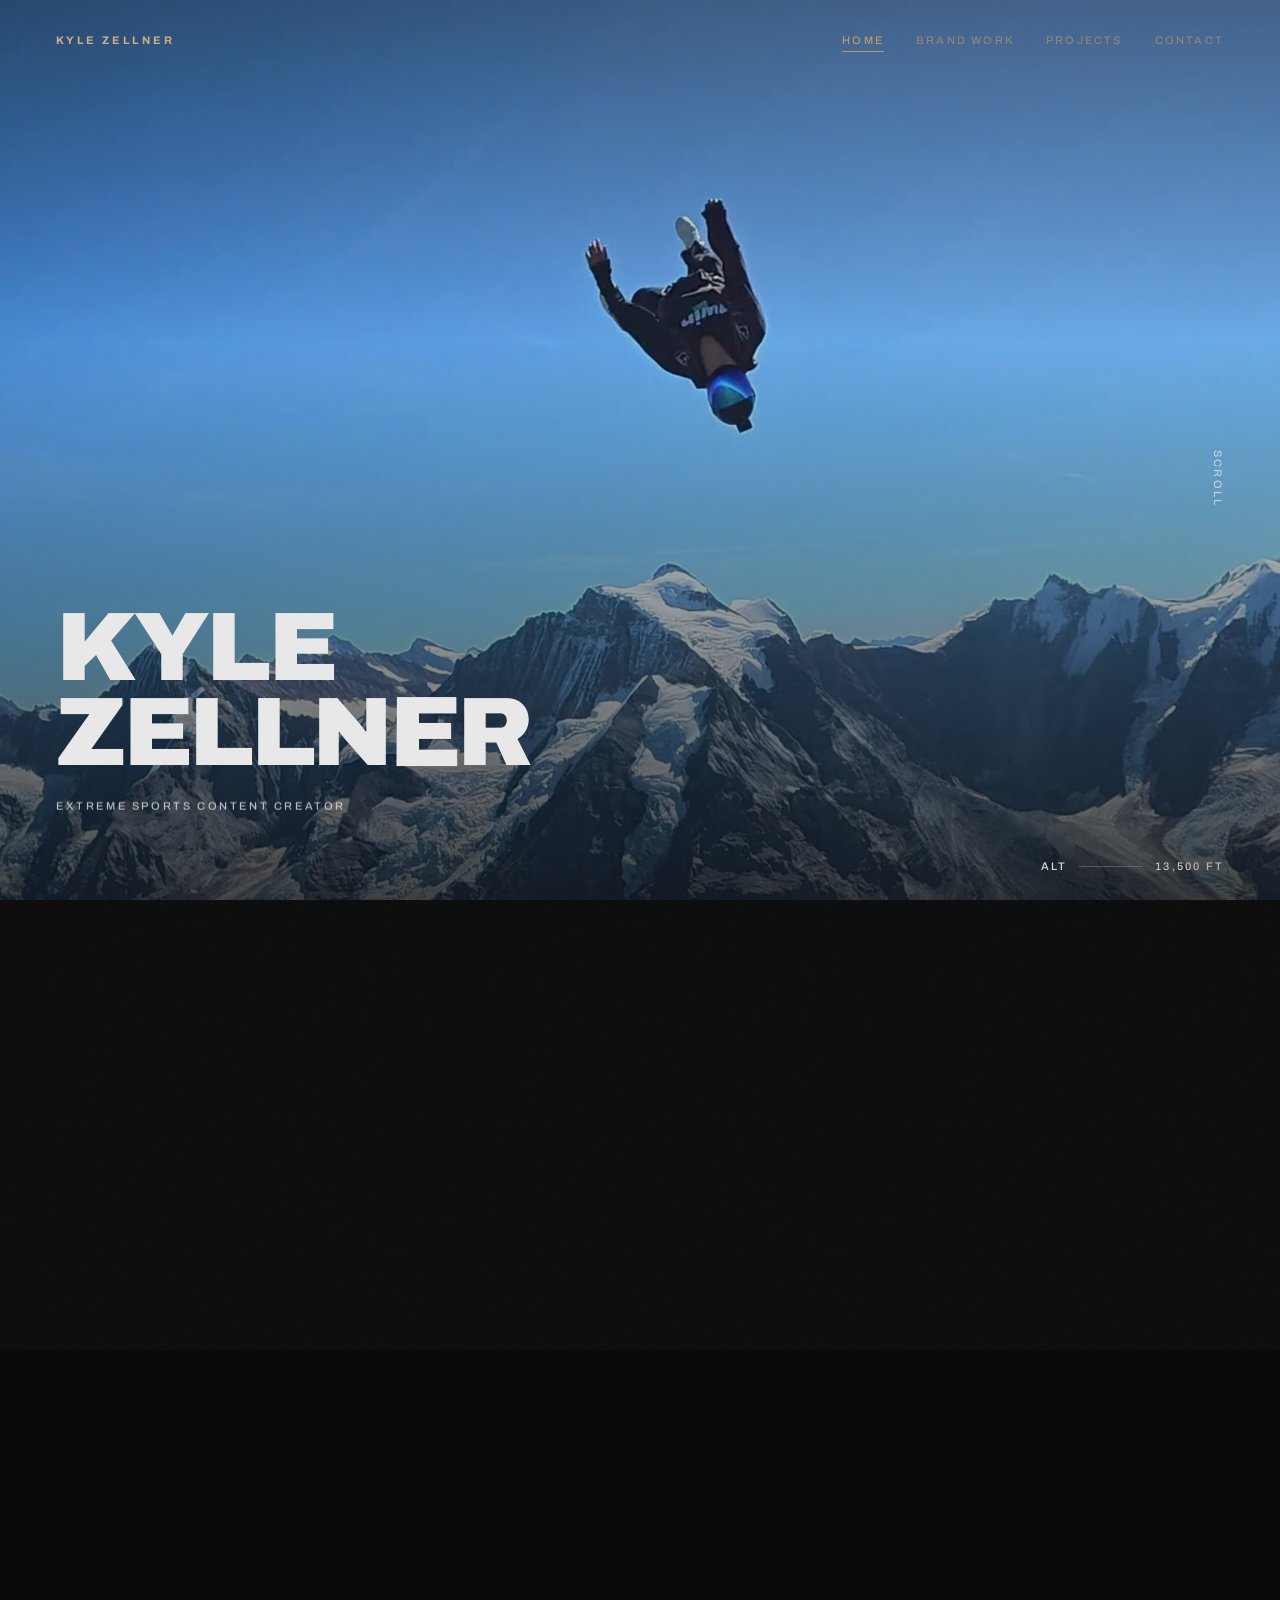
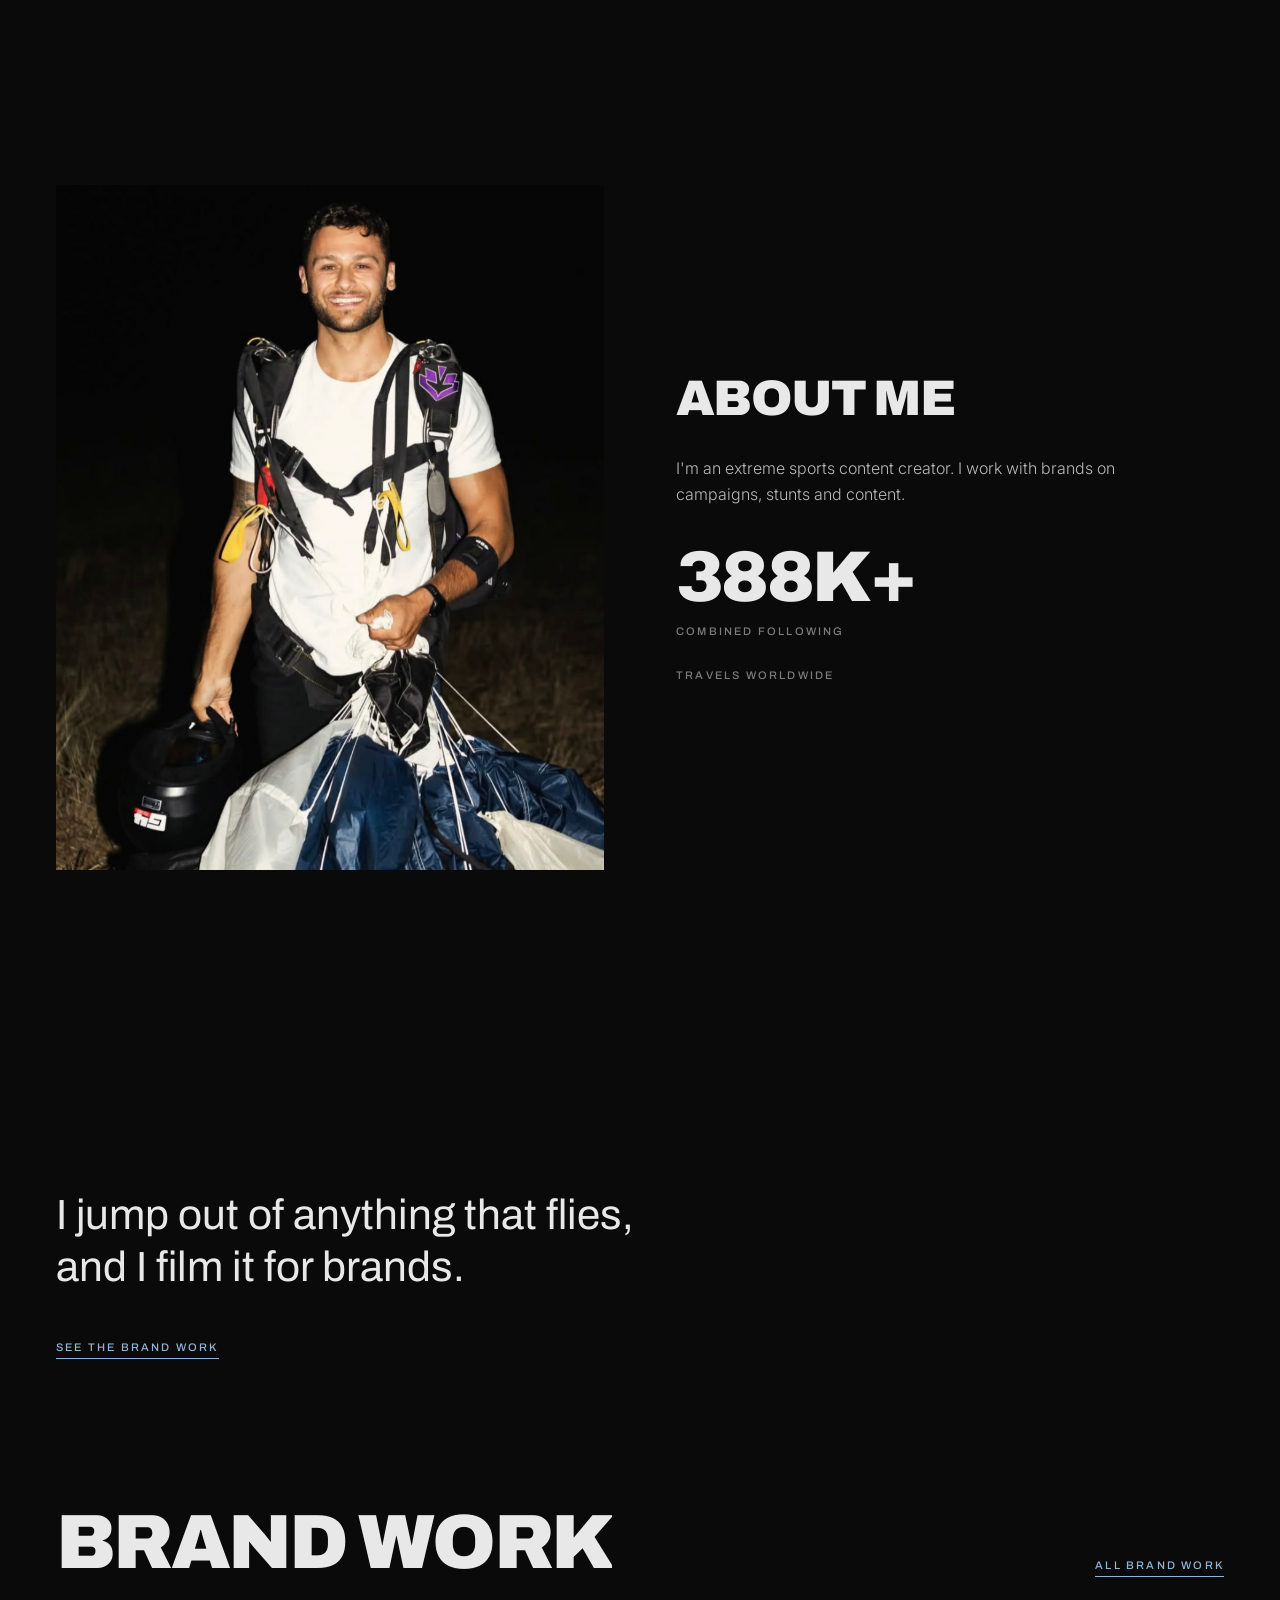
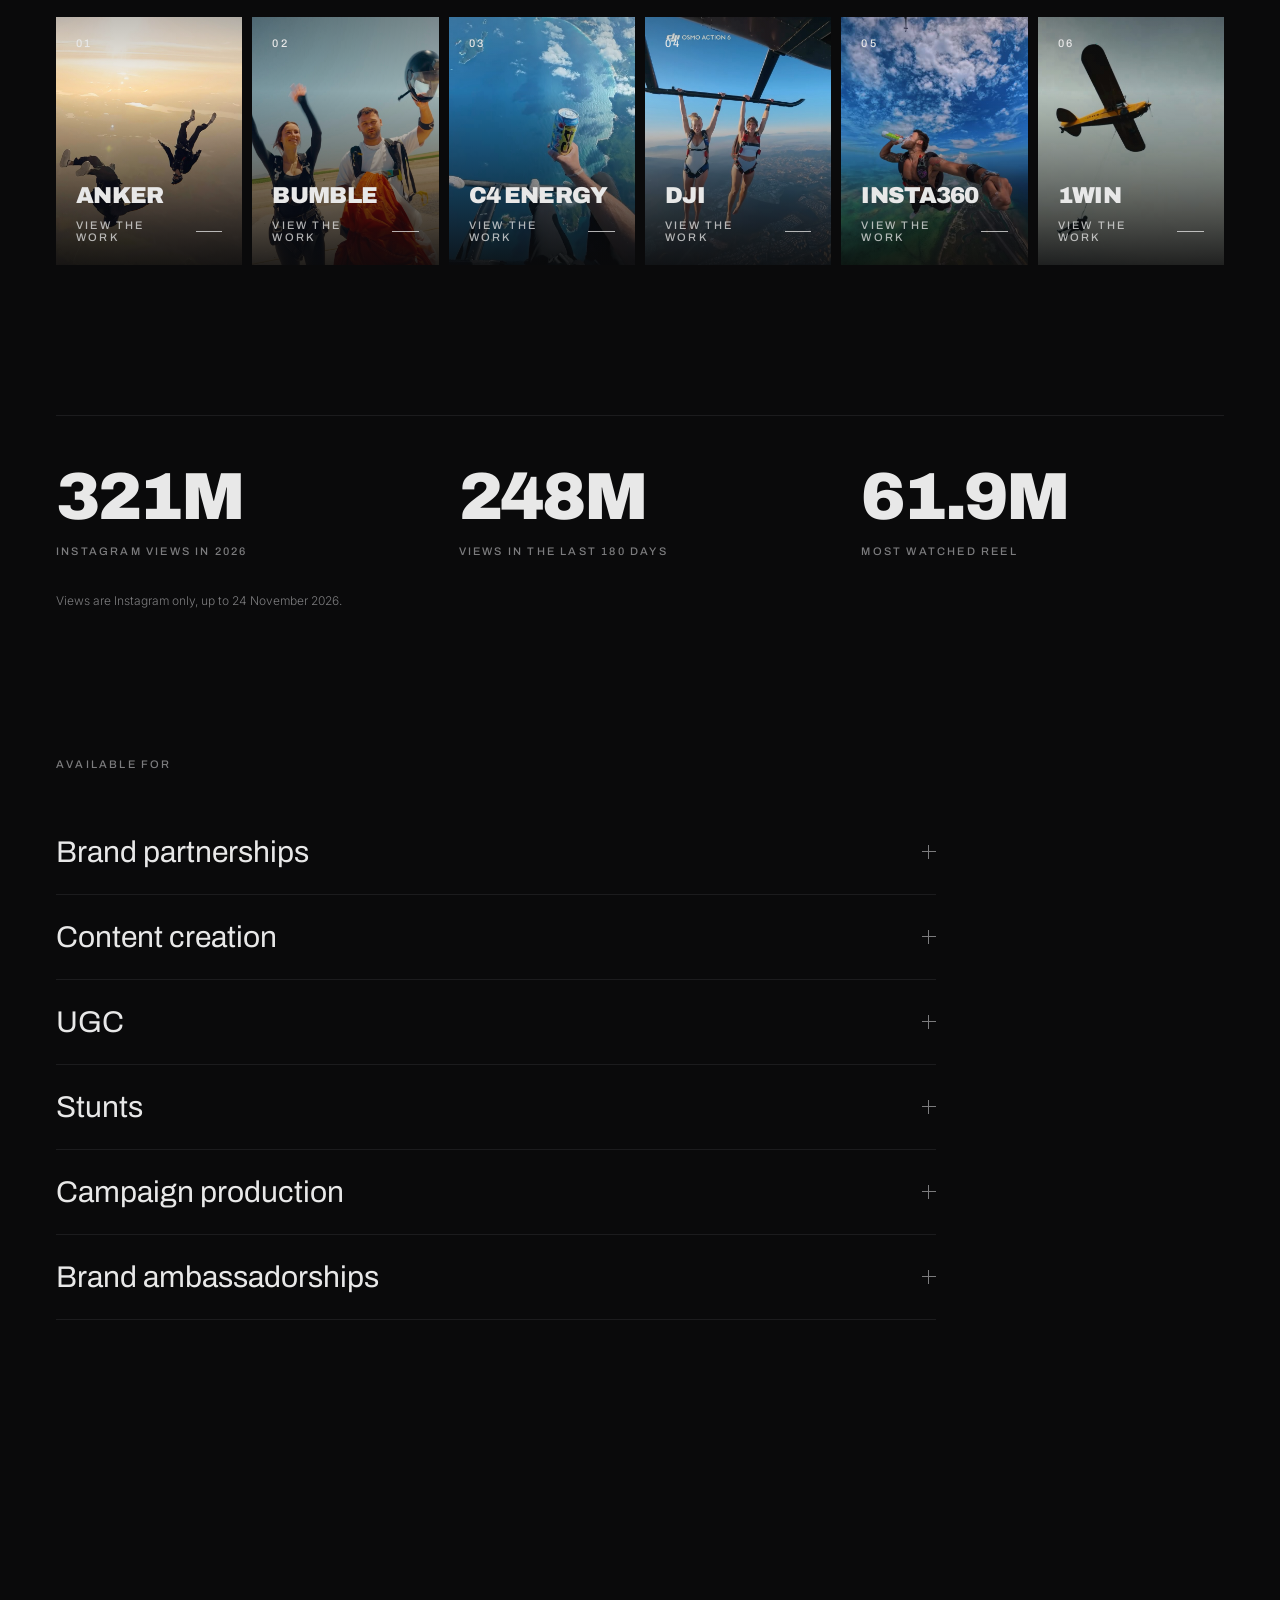
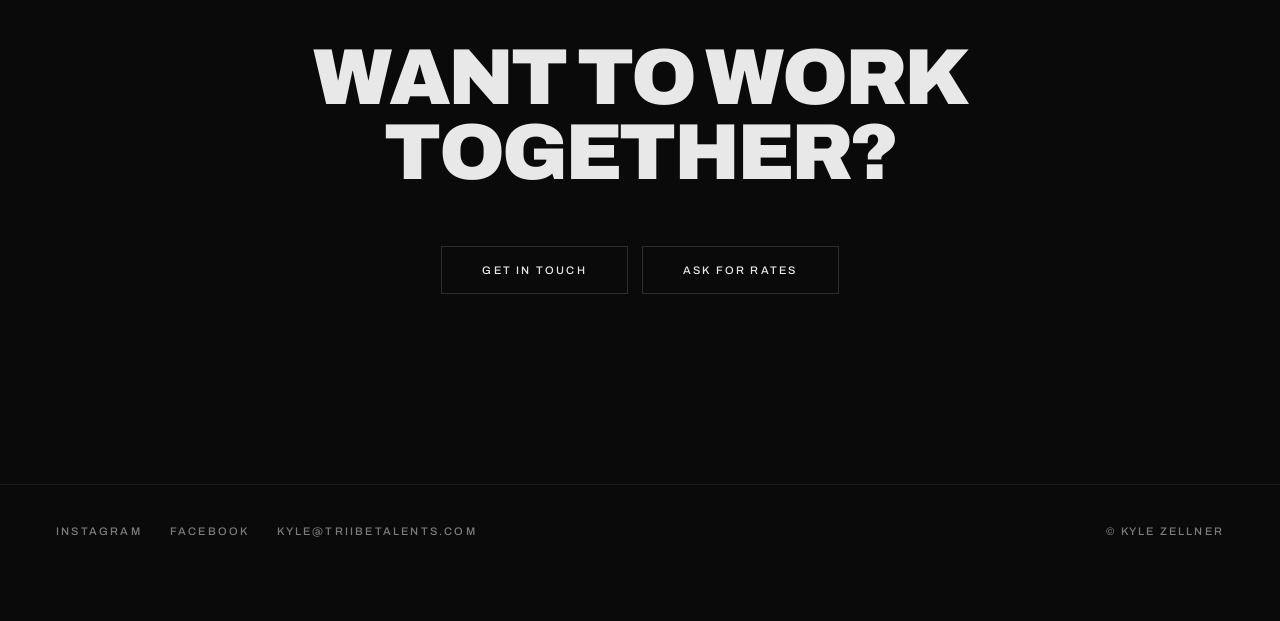
==== index.html @ f26f9b01 "Update site: header picks, 1win flagship reels Co-Authored-By: Claude Fable 5.2 <noreply@anthropic.c" ====
<!DOCTYPE html>
<html lang="en"><head>
<meta charset="utf-8"><meta name="viewport" content="width=device-width, initial-scale=1, viewport-fit=cover">
<title>Kyle Zellner | Extreme sports content creator</title>
<meta name="description" content="Extreme sports content creator. Brand campaigns, stunts and aerial content.">
<meta property="og:title" content="Kyle Zellner | Extreme sports content creator"><meta property="og:description" content="Extreme sports content creator. Brand campaigns, stunts and aerial content.">
<meta property="og:type" content="website"><meta property="og:image" content="media/hero-9-w.jpg">
<meta name="twitter:card" content="summary_large_image"><meta name="theme-color" content="#0A0A0B">
<link rel="preconnect" href="https://fonts.googleapis.com"><link rel="preconnect" href="https://fonts.gstatic.com" crossorigin>
<link rel="stylesheet" href="https://fonts.googleapis.com/css2?family=Archivo:wght@400;500;700;900&family=Inter:wght@300;400&display=swap">
<link rel="stylesheet" href="assets/site.css?v=1795554447">
<script>document.documentElement.className='js';addEventListener('DOMContentLoaded',function(){requestAnimationFrame(function(){requestAnimationFrame(function(){document.documentElement.classList.add('ready')})})});</script>
</head><body>
<div class="curtain" aria-hidden="true"></div><div class="progress" aria-hidden="true"></div>
<nav class="nav label" aria-label="Main"><a class="brand" href="index.html">Kyle Zellner</a><div class="links"><a href="index.html" class="on" aria-current="page">Home</a><a href="brand-work.html">Brand work</a><a href="projects.html">Projects</a><a href="contact.html">Contact</a></div></nav>
<main>
<section class="hero">
  <div class="hero-fade" aria-hidden="true">
<div class="hs on"><video data-hero="media/hero-9" data-v="1795554447" muted playsinline preload="none"></video></div>
  </div>
  <div class="hero-shade"></div>
  <div class="label cue">Scroll</div>
  <div class="hero-copy">
    <h1 class="display split">Kyle<br>Zellner</h1>
    <div class="subw"><div class="label sub r d3">Extreme sports content creator</div></div>
  </div>
</section>

<section class="section after-hero"><div class="wrap">
  <div class="about" data-drift-host>
    <div class="pic r"><img src="media/portrait.jpg" alt="Kyle Zellner after a night jump" data-drift-y="-7" data-drift-scale="1.12" loading="lazy"></div>
    <div>
      <h2 class="display split">About me</h2>
      <p class="r">I'm an extreme sports content creator. I work with brands on campaigns, stunts and content.</p>
      <div class="about-fig r"><div class="n" data-count="400" data-dec="0" data-suffix="K+">400K+</div><div class="label">Combined following</div></div>
      <div class="label where r">Travels worldwide</div>
    </div>
  </div>
</div></section>

<section class="statement"><div class="wrap">
  <p>I jump out of anything that flies, and I film it for brands.</p>
  <a class="link label r" href="brand-work.html">See the brand work</a>
</div></section>

<section class="section"><div class="wrap">
  <div class="sec-head"><h2 class="display split">Brand work</h2>
    <a class="link label r" href="brand-work.html">All brand work</a></div>
  <div class="cards"><a class="card r d1" href="brand-work.html#anker"><div class="vid v916"><img src="media/anker.jpg" alt="" loading="lazy" decoding="async"></div><div class="label num">01</div><div class="meta"><div class="name">Anker</div><div class="label go">View the work</div></div></a><a class="card r d2" href="brand-work.html#bumble"><div class="vid v916"><img src="media/bumble.jpg" alt="" loading="lazy" decoding="async"></div><div class="label num">02</div><div class="meta"><div class="name">Bumble</div><div class="label go">View the work</div></div></a><a class="card r d3" href="brand-work.html#c4"><div class="vid v916"><img src="media/c4.jpg" alt="" loading="lazy" decoding="async"></div><div class="label num">03</div><div class="meta"><div class="name">C4 Energy</div><div class="label go">View the work</div></div></a><a class="card r d4" href="brand-work.html#dji"><div class="vid v916"><img src="media/dji.jpg" alt="" loading="lazy" decoding="async"></div><div class="label num">04</div><div class="meta"><div class="name">DJI</div><div class="label go">View the work</div></div></a><a class="card r d5" href="brand-work.html#insta360"><div class="vid v916"><img src="media/insta360.jpg" alt="" loading="lazy" decoding="async"></div><div class="label num">05</div><div class="meta"><div class="name">Insta360</div><div class="label go">View the work</div></div></a><a class="card r d6" href="brand-work.html#onewin"><div class="vid v916"><img src="media/onewin.jpg" alt="" loading="lazy" decoding="async"></div><div class="label num">06</div><div class="meta"><div class="name">1win</div><div class="label go">View the work</div></div></a></div>
</div></section>

<section class="section"><div class="wrap">
  <div class="figs"><div class="fig r d1"><div class="n" data-count="366" data-dec="0" data-suffix="M">366M</div><div class="label">Instagram views in 2026</div></div><div class="fig r d2"><div class="n" data-count="283" data-dec="0" data-suffix="M">283M</div><div class="label">Views in the last 180 days</div></div><div class="fig r d3"><div class="n" data-count="70.6" data-dec="1" data-suffix="M">70.6M</div><div class="label">Most watched reel</div></div></div>
  <p class="figs-note r">Views are Instagram only, up to 24 November 2026.</p>
</div></section>

<section class="section"><div class="wrap">
  <div class="label muted r" style="margin-bottom:40px">Available for</div>
  <div class="acc r"><div class="acc-row"><button class="acc-head" aria-expanded="false" aria-controls="acc0"><span>Brand partnerships</span><span class="acc-sign" aria-hidden="true"></span></button><div class="acc-panel" id="acc0"><p>Sponsored videos and longer partnerships.</p></div></div><div class="acc-row"><button class="acc-head" aria-expanded="false" aria-controls="acc1"><span>Content creation</span><span class="acc-sign" aria-hidden="true"></span></button><div class="acc-panel" id="acc1"><p>Aerial and action footage for your social, ads or website, vertical or horizontal.</p></div></div><div class="acc-row"><button class="acc-head" aria-expanded="false" aria-controls="acc2"><span>UGC</span><span class="acc-sign" aria-hidden="true"></span></button><div class="acc-panel" id="acc2"><p>Videos made for your brand to post on its own channels and run as ads.</p></div></div><div class="acc-row"><button class="acc-head" aria-expanded="false" aria-controls="acc3"><span>Stunts</span><span class="acc-sign" aria-hidden="true"></span></button><div class="acc-panel" id="acc3"><p>Jumps and aerial stunts for a campaign, a launch or an event.</p></div></div><div class="acc-row"><button class="acc-head" aria-expanded="false" aria-controls="acc4"><span>Campaign production</span><span class="acc-sign" aria-hidden="true"></span></button><div class="acc-panel" id="acc4"><p>I can plan and produce the aerial side of a shoot, from the idea to the finished video.</p></div></div><div class="acc-row"><button class="acc-head" aria-expanded="false" aria-controls="acc5"><span>Brand ambassadorships</span><span class="acc-sign" aria-hidden="true"></span></button><div class="acc-panel" id="acc5"><p>Representing a brand across a season or a year.</p></div></div></div>
</div></section>

<section class="closing">
  <h2 class="display split">Want to work together?</h2>
  <div class="closing-btns r"><a class="btn label" href="contact.html">Get in touch</a><a class="btn label" href="mailto:kyle@triibetalents.com?subject=Rates">Ask for rates</a></div>
</section>
</main>
<footer class="foot label">
  <div class="row"><a href="https://www.instagram.com/kyle.zellner/" target="_blank" rel="noopener">Instagram</a><a href="https://www.facebook.com/people/Kylezellner/61590668937779/" target="_blank" rel="noopener">Facebook</a><a href="mailto:kyle@triibetalents.com">kyle@triibetalents.com</a></div>
  <div>© Kyle Zellner</div>
</footer>
<div class="alt label" aria-hidden="true"><span>Alt</span><span class="rail"><i></i></span><span class="val">13,500 FT</span></div>
<div class="lb" role="dialog" aria-modal="true" aria-label="Video">
  <button class="x label" type="button">Close</button>
  <div class="box"><video muted loop playsinline controls></video></div>
  <div class="ig label"><a href="https://www.instagram.com/kyle.zellner/" target="_blank" rel="noopener">Watch on Instagram</a></div>
</div>
<script src="assets/vendor/gsap.min.js"></script><script src="assets/vendor/ScrollTrigger.min.js"></script>
<script src="assets/site.js?v=1795554447"></script>
</body></html>
---- assets/site.css ----
/* Kyle Zellner site. One stylesheet for all four pages. */
*,*::before,*::after{box-sizing:border-box}
:root{
  --bg:#0A0A0B; --fg:#E8E8E8; --muted:#7C7C7E; --accent:#8FB6D9;
  --panel:#141416; --rule:#1C1C1E; --line:#2E2E31;
  --gutter:56px; --max:1360px;
  --display:Archivo, "Helvetica Neue", Arial, sans-serif;
  --text:Inter, "Helvetica Neue", Arial, sans-serif;
  --ease:cubic-bezier(.2,.7,.1,1);
}
@media (max-width:900px){:root{--gutter:24px}}
@media (max-width:640px){:root{--gutter:16px}}
html{background:var(--bg);-webkit-text-size-adjust:100%}
body{margin:0;background:var(--bg);color:var(--fg);font-family:var(--text);font-weight:300;
  -webkit-font-smoothing:antialiased;overflow-x:hidden}
a{color:inherit}
img,video{display:block;max-width:100%}
h1,h2,h3,p{margin:0}
button{font:inherit;color:inherit}

.label{font-family:var(--display);font-size:11px;font-weight:500;text-transform:uppercase;letter-spacing:2.2px}
.muted{color:var(--muted)}
.display{font-family:var(--display);font-weight:900;text-transform:uppercase;letter-spacing:-0.035em;line-height:.88}
.wrap{max-width:var(--max);margin:0 auto;padding:0 var(--gutter)}
.section{padding:0 0 150px}
@media (max-width:640px){.section{padding-bottom:88px}}

/* ------------------------------------------------ global layer */
/* film grain over everything */
body::after{content:"";position:fixed;inset:-50%;z-index:90;pointer-events:none;opacity:.07;
  background-image:url("data:image/svg+xml;utf8,<svg xmlns='http://www.w3.org/2000/svg' width='220' height='220'><filter id='n'><feTurbulence type='fractalNoise' baseFrequency='.9' numOctaves='2' stitchTiles='stitch'/><feColorMatrix values='0 0 0 0 1  0 0 0 0 1  0 0 0 0 1  0 0 0 .55 0'/></filter><rect width='100%' height='100%' filter='url(%23n)'/></svg>");
  animation:grain 1s steps(6) infinite}
@keyframes grain{0%{transform:translate(0,0)}20%{transform:translate(-3%,2%)}40%{transform:translate(2%,-4%)}60%{transform:translate(-4%,-1%)}80%{transform:translate(3%,3%)}100%{transform:translate(0,0)}}

/* page curtain, lifts on load and drops before leaving */
.curtain{display:none;position:fixed;inset:0;z-index:120;background:var(--bg);pointer-events:none;
  transform-origin:top;transition:transform 700ms var(--ease)}
.js .curtain{display:block}
.ready .curtain{transform:scaleY(0)}
.leaving .curtain{transform:scaleY(1);transform-origin:bottom;transition-duration:420ms}

/* scroll progress line */
.progress{position:fixed;top:0;left:0;height:1px;width:100%;z-index:110;background:var(--accent);
  transform:scaleX(0);transform-origin:left;box-shadow:0 0 12px rgba(143,182,217,.9)}

/* nav */
.nav{position:fixed;top:0;left:0;right:0;z-index:100;padding:28px var(--gutter);
  display:flex;justify-content:space-between;align-items:center;mix-blend-mode:difference}
.nav a{text-decoration:none;color:#fff}
.nav .brand{font-family:var(--display);font-size:11px;font-weight:700;text-transform:uppercase;letter-spacing:2.8px}
.nav .links{display:flex;gap:32px}
.nav .links a{opacity:.62;transition:opacity 180ms ease;position:relative;padding:6px 0}
.nav .links a:hover,.nav .links a.on{opacity:1}
.nav .links a.on::after{content:"";position:absolute;left:0;right:0;bottom:0;height:1px;background:#fff}
@media (max-width:640px){
  .nav{padding:20px var(--gutter)}
  .nav .brand{font-size:10px;letter-spacing:1.2px;white-space:nowrap}
  .nav .links{gap:12px}
  .nav .links a{font-size:9.5px;letter-spacing:.9px;white-space:nowrap}
}

/* altimeter: the page is a descent, 13,500 ft at the top and 0 at the footer */
.alt{position:fixed;right:var(--gutter);bottom:28px;z-index:100;mix-blend-mode:difference;color:#fff;
  display:flex;align-items:center;gap:12px;pointer-events:none}
.alt .rail{width:64px;height:1px;background:rgba(255,255,255,.28);position:relative}
.alt .rail i{position:absolute;left:0;top:0;height:1px;width:100%;background:#fff;transform:scaleX(0);transform-origin:left}
.alt .val{font-variant-numeric:tabular-nums;min-width:9ch;text-align:right}
@media (max-width:640px){.alt{bottom:16px}.alt .rail{width:32px}.alt .label{font-size:10px;letter-spacing:1.6px}}

/* ------------------------------------------------ reveal system */
.js .r{opacity:0;transform:translateY(28px);filter:blur(6px);
  transition:opacity 900ms var(--ease),transform 900ms var(--ease),filter 900ms var(--ease)}
.js .r.in{opacity:1;transform:none;filter:none}
.d1{transition-delay:90ms}.d2{transition-delay:180ms}.d3{transition-delay:270ms}.d4{transition-delay:360ms}.d5{transition-delay:450ms}

/* split text: each line clips, letters rise through it */
.split .ln{display:block;overflow:hidden;padding-bottom:.06em;margin-bottom:-.06em}
.split .ch{display:inline-block}
.js .split .ch{transform:translateY(110%) rotate(6deg);transform-origin:left bottom;
  transition:transform 1100ms var(--ease);will-change:transform}
.js .split.in .ch{transform:none}
.js .split.free .ch{transition:none;transform:none}
.js .split.free .ln{overflow:visible}
.split .g{display:inline-block;will-change:transform}

.btn{display:inline-block;padding:17px 40px;border:1px solid var(--line);color:var(--fg);background:transparent;
  text-decoration:none;cursor:pointer;transition:background-color 220ms ease,color 220ms ease,border-color 220ms ease}
.btn:hover{background:var(--fg);color:var(--bg);border-color:var(--fg)}
.link{display:inline-block;color:var(--accent);text-decoration:none;border-bottom:1px solid var(--accent);padding-bottom:5px}
.link:hover{color:var(--fg);border-color:var(--fg)}

/* videos sit on a dark panel until they load */
.vid{position:relative;overflow:hidden;background:var(--panel)}
.vid video,.vid img{position:absolute;inset:0;width:100%;height:100%;object-fit:cover}
.v916{aspect-ratio:9 / 16}

/* ------------------------------------------------ home: hero */
.hero{position:relative;height:100svh;min-height:620px;overflow:hidden;background:var(--bg)}
.hero-fade{position:absolute;inset:0;background:var(--panel)}
@keyframes heroIn{from{opacity:0}to{opacity:1}}
/* no fade-in on the header: an opacity animation ending over a playing video makes iPhones flash black */
.hs{position:absolute;inset:0;opacity:0;transition:opacity 450ms ease-in-out;background-size:cover;background-position:center}
.hs.on{opacity:1}
.hs video{position:absolute;inset:0;width:100%;height:100%;object-fit:cover;transition:opacity 180ms linear}
.hs.on video{animation:none}
@keyframes heroDrift{from{transform:scale(1.001)}to{transform:scale(1.07)}}
.hero-shade{position:absolute;inset:0;pointer-events:none;
  background:linear-gradient(to bottom,rgba(10,10,11,.5) 0%,rgba(10,10,11,.1) 38%,rgba(10,10,11,.86) 100%)}
.hero-copy{position:absolute;left:var(--gutter);right:var(--gutter);bottom:84px;perspective:900px}
.hero h1{font-size:clamp(46px,7.6vw,124px)}
.hero .sub{margin-top:28px;letter-spacing:2.6px}
.hero .cue{position:absolute;right:var(--gutter);top:50%;writing-mode:vertical-rl;opacity:.7}
@media (max-width:900px){
  .hero .cue{display:none}
  .hero-copy{bottom:96px}
}

/* ------------------------------------------------ home: statement */
.statement{padding:170px 0 150px}
.statement p{font-family:var(--display);font-weight:400;font-size:clamp(24px,3.3vw,46px);line-height:1.22;max-width:27ch}
.statement p + p{margin-top:40px}
.statement .w{opacity:.16;transition:opacity 300ms ease}
.statement .w.on{opacity:1}
.statement .link{margin-top:48px}
@media (max-width:640px){.statement{padding:96px 0 88px}}

/* ------------------------------------------------ brand cards */
.sec-head{display:flex;justify-content:space-between;align-items:flex-end;gap:24px;margin-bottom:40px}
.sec-head h2{font-size:clamp(34px,6vw,88px)}
.sec-head .link{white-space:nowrap;flex:0 0 auto}
@media (max-width:640px){.sec-head{margin-bottom:28px}.sec-head .link{display:none}}
.cards{display:grid;grid-template-columns:repeat(6,1fr);gap:10px}
.card{position:relative;display:block;text-decoration:none;color:var(--fg);overflow:hidden;background:var(--panel)}
.card .vid{transition:transform 1200ms var(--ease)}
@media (min-width:901px){.cards .vid{aspect-ratio:3 / 4}}
.card:hover .vid{transform:scale(1.045)}
.card::after{content:"";position:absolute;inset:0;pointer-events:none;
  background:linear-gradient(to bottom,rgba(10,10,11,.25) 0%,rgba(10,10,11,0) 30%,rgba(10,10,11,.88) 100%)}
.card .num{position:absolute;top:20px;left:20px;z-index:2}
.card .meta{position:absolute;left:20px;right:20px;bottom:22px;z-index:2}
.card .name{font-family:var(--display);font-weight:900;text-transform:uppercase;letter-spacing:-0.03em;
  line-height:.9;font-size:clamp(30px,4.4vw,64px)}
.card .go{margin-top:12px;display:flex;align-items:center;gap:10px;color:var(--fg);opacity:.75;transition:opacity 200ms ease,gap 300ms var(--ease)}
.card:hover .go{opacity:1;gap:18px}
.card .go::after{content:"";width:28px;height:1px;background:currentColor}
@media (max-width:900px){
  .cards{display:flex;overflow-x:auto;scroll-snap-type:x mandatory;gap:10px;margin:0 calc(var(--gutter) * -1);
    padding:0 var(--gutter);-webkit-overflow-scrolling:touch;scrollbar-width:none}
  .cards::-webkit-scrollbar{display:none}
  .cards .card{flex:0 0 62vw;scroll-snap-align:center}
}

/* ------------------------------------------------ brand work: every brand on the first screen */
.bw-top{padding:118px 0 150px}
.bw-top h1{font-size:clamp(34px,6vw,88px);margin-bottom:32px}
.bw-top .cards .vid{aspect-ratio:auto;height:min(44vw,calc(100svh - 270px));min-height:320px}
.case{scroll-margin-top:90px}
/* nav gets a dark backing once the page has scrolled, so it never sits unreadable on top of footage */
.nav::before{content:"";position:absolute;inset:0 0 -26px 0;z-index:-1;pointer-events:none;opacity:0;transition:opacity 300ms ease;
  background:linear-gradient(to bottom,rgba(10,10,11,.94) 0%,rgba(10,10,11,.82) 55%,rgba(10,10,11,0) 100%)}
.scrolled .nav{mix-blend-mode:normal}
.scrolled .nav::before{opacity:1}
/* ------------------------------------------------ numbers */
.figs{display:grid;grid-template-columns:repeat(3,1fr);gap:40px;padding-top:48px;border-top:1px solid var(--rule)}
.fig .n{font-family:var(--display);font-weight:900;letter-spacing:-0.035em;line-height:1;
  font-size:clamp(40px,5.2vw,88px);font-variant-numeric:tabular-nums}
.fig .label{margin-top:14px;color:var(--muted)}
.figs-note{margin-top:36px;font-size:12px;color:var(--muted)}
@media (max-width:900px){.figs{grid-template-columns:1fr 1fr;gap:36px 20px}}

/* ------------------------------------------------ horizontal reel gallery */
.gallery{position:relative;overflow:hidden}
.gallery .track{display:flex;gap:14px;padding:0 var(--gutter);will-change:transform}
@media (min-width:901px){.gallery[data-pin]{padding-top:96px}}
.reel{position:relative;flex:0 0 auto;width:min(33vh,320px);border:0;padding:0;background:var(--panel);cursor:pointer;
  text-align:left;color:var(--fg);overflow:hidden}
.reel .vid{transition:transform 1200ms var(--ease)}
.reel:hover .vid{transform:scale(1.045)}
.reel::after{content:"";position:absolute;inset:0;pointer-events:none;
  background:linear-gradient(to bottom,rgba(10,10,11,0) 55%,rgba(10,10,11,.86) 100%)}
.reel .cap{position:absolute;left:16px;right:16px;bottom:16px;z-index:2}
.reel .views{font-family:var(--display);font-weight:900;letter-spacing:-0.03em;font-size:34px;line-height:1}
.reel .what{margin-top:8px;color:var(--fg);opacity:.72}
.reel .play{position:absolute;top:14px;right:14px;z-index:2;width:34px;height:34px;border:1px solid rgba(255,255,255,.5);
  border-radius:50%;display:grid;place-items:center;transition:background 200ms ease}
.reel .play::before{content:"";border-left:8px solid #fff;border-top:5px solid transparent;border-bottom:5px solid transparent;margin-left:2px}
.reel:hover .play{background:rgba(255,255,255,.18)}
@media (max-width:900px){
  .gallery .track{overflow-x:auto;scroll-snap-type:x mandatory;-webkit-overflow-scrolling:touch;scrollbar-width:none}
  .gallery .track::-webkit-scrollbar{display:none}
  .reel{width:58vw;scroll-snap-align:center}
}
.grid-reels{display:grid;grid-template-columns:repeat(4,1fr);gap:14px}
.grid-reels .reel{width:100%}
@media (max-width:900px){.grid-reels{grid-template-columns:repeat(2,1fr);gap:10px}.grid-reels .reel .views{font-size:26px}}

/* ------------------------------------------------ about */
.about{display:grid;grid-template-columns:1fr 1fr;gap:72px;align-items:center}
.about .pic{overflow:hidden}
.about .pic img{width:100%;aspect-ratio:4 / 5;object-fit:cover;transform:scale(1.12);will-change:transform}
.about h2{font-size:clamp(28px,3.9vw,56px);max-width:13ch;line-height:.98}
.about p{margin-top:32px;max-width:44ch;font-size:16px;line-height:1.65;color:#B9B9BB}
.about .where{margin-top:32px;color:var(--muted)}
@media (max-width:760px){.about{grid-template-columns:1fr;gap:40px}}

/* ------------------------------------------------ accordion */
.acc{max-width:880px}
.acc-row{border-bottom:1px solid var(--rule)}
.acc-head{width:100%;background:transparent;border:0;padding:26px 0;cursor:pointer;text-align:left;
  display:flex;justify-content:space-between;align-items:center;gap:24px;color:var(--fg);
  font-family:var(--display);font-weight:400;font-size:clamp(19px,2.4vw,30px);transition:color 180ms ease}
.acc-head:hover{color:var(--accent)}
.acc-sign{position:relative;flex:0 0 14px;height:14px}
.acc-sign::before,.acc-sign::after{content:"";position:absolute;background:var(--muted);transition:transform 300ms ease}
.acc-sign::before{top:6px;left:0;width:14px;height:1px}
.acc-sign::after{left:6px;top:0;width:1px;height:14px}
.acc-head[aria-expanded="true"] .acc-sign::after{transform:rotate(90deg)}
.acc-panel{overflow:hidden;height:0;transition:height 360ms var(--ease)}
.acc-panel p{margin:0 0 30px;max-width:52ch;font-size:15px;line-height:1.6;color:var(--muted)}

/* ------------------------------------------------ closing call */
.closing{padding:170px var(--gutter) 190px;text-align:center}
.closing h2{font-size:clamp(32px,6.2vw,92px);max-width:15ch;margin:0 auto;line-height:.95}
.closing .btn{margin-top:56px}
@media (max-width:640px){.closing{padding:96px var(--gutter) 120px}.closing .btn{padding:14px 28px}}

.case-more{position:relative;z-index:1;margin-top:110px}
.case-more>.label{margin-bottom:28px}
.case-more .grid-reels{grid-template-columns:repeat(5,1fr)}
@media (max-width:900px){.case-more{margin-top:64px}.case-more .grid-reels{grid-template-columns:repeat(3,1fr);gap:8px}}
/* ------------------------------------------------ inner page hero */
.phero{padding:200px 0 120px}
.phero h1{font-size:clamp(52px,11.5vw,182px)}
.phero p{font-family:var(--display);font-weight:400;font-size:clamp(20px,2.6vw,34px);line-height:1.3;max-width:30ch;
  margin-top:48px;color:var(--muted)}
@media (max-width:640px){.phero{padding:140px 0 72px}.phero p{margin-top:32px}}

/* ------------------------------------------------ case studies */
.case{position:relative;padding:0 0 170px;overflow:hidden}
.case .ghost{position:absolute;top:-2vw;left:0;white-space:nowrap;pointer-events:none;z-index:0;
  font-family:var(--display);font-weight:900;text-transform:uppercase;letter-spacing:-0.04em;line-height:.8;
  font-size:clamp(120px,26vw,420px);color:transparent;-webkit-text-stroke:1px #232326;will-change:transform}
.case .grid{position:relative;z-index:1;display:grid;grid-template-columns:minmax(0,.82fr) minmax(0,1fr);gap:88px;align-items:center}
.case.flip .grid{grid-template-columns:minmax(0,1fr) minmax(0,.82fr)}
.case.flip .film{order:2}
.case .film{max-width:440px;width:100%;justify-self:center}
.js .case .film .vid{clip-path:inset(14% 10% 14% 10%);transition:clip-path 1400ms var(--ease)}
.js .case .film.in .vid{clip-path:inset(0 0 0 0)}
.case h2{font-size:clamp(48px,8.4vw,128px);margin-top:20px}
.case .copy{margin-top:40px;font-family:var(--display);font-weight:400;font-size:clamp(18px,1.75vw,24px);line-height:1.45;max-width:36ch}
.case dl{margin:48px 0 0;border-top:1px solid var(--rule);max-width:460px}
.case dl div{display:flex;justify-content:space-between;gap:24px;padding:16px 0;border-bottom:1px solid var(--rule)}
.case dt{color:var(--muted)}
.case dd{margin:0;text-align:right;font-size:14px}
.case .link{margin-top:40px}
@media (max-width:900px){
  .case{padding-bottom:110px}
  .case .grid,.case.flip .grid{grid-template-columns:1fr;gap:40px}
  .case.flip .film{order:0}
  .case .film{max-width:none;width:78%;justify-self:start}
  .case .ghost{top:6vw}
}

/* ------------------------------------------------ lead stunt (projects) */
.lead{position:relative;height:100svh;min-height:640px;overflow:hidden}
.lead .vid{position:absolute;inset:0}
.lead .iris{position:absolute;inset:0;will-change:clip-path}
.lead .shade{position:absolute;inset:0;background:linear-gradient(to bottom,rgba(10,10,11,.3),rgba(10,10,11,0) 40%,rgba(10,10,11,.9))}
.lead .txt{position:absolute;left:var(--gutter);right:var(--gutter);bottom:72px}
.lead h2{font-size:clamp(44px,9vw,150px)}
.lead-copy{padding:90px 0 150px}
.lead-copy .cols{display:grid;grid-template-columns:1.2fr .8fr;gap:88px;align-items:start}
.lead-copy p{font-family:var(--display);font-weight:400;font-size:clamp(19px,2.1vw,29px);line-height:1.42;max-width:34ch}
.lead-copy dl{margin:0;border-top:1px solid var(--rule)}
.lead-copy dl div{display:flex;justify-content:space-between;gap:24px;padding:16px 0;border-bottom:1px solid var(--rule)}
.lead-copy dt{color:var(--muted)}.lead-copy dd{margin:0;text-align:right;font-size:14px}
@media (max-width:900px){.lead-copy{padding:56px 0 96px}.lead-copy .cols{grid-template-columns:1fr;gap:40px}}

/* ------------------------------------------------ contact */
.copen{padding:190px 0 120px}
.copen .grid{display:grid;grid-template-columns:1.25fr .75fr;gap:80px;align-items:center}
.copen h1{font-size:clamp(40px,6.6vw,100px);line-height:.95}
.copen .film{max-width:360px;justify-self:end;width:100%}
.cform{display:grid;grid-template-columns:1.15fr .85fr;gap:100px;align-items:start}
.field{margin-bottom:38px}
.field label{display:block;margin-bottom:10px;color:var(--muted)}
input,textarea{font-family:var(--text);font-weight:300;font-size:16px;color:var(--fg);background:transparent;border:0;
  border-bottom:1px solid var(--line);border-radius:0;padding:14px 0;width:100%;outline:none;transition:border-color 180ms ease;-webkit-appearance:none}
input:focus,textarea:focus{border-bottom-color:var(--accent)}
textarea{resize:vertical;min-height:120px}
.field.bad input,.field.bad textarea{border-bottom-color:#D98F8F}
.form-note{font-size:13px;color:var(--muted);margin-top:28px;line-height:1.6}
.form-msg{margin-top:20px;font-size:14px;color:var(--accent);min-height:1.4em}
.direct a.big{font-family:var(--display);font-weight:400;font-size:clamp(18px,2vw,24px);word-break:break-word}
.direct .block + .block{margin-top:52px}
.direct .block .label{display:block;margin-bottom:14px;color:var(--muted)}
.avail-flat{list-style:none;padding:0;margin:0;display:grid;grid-template-columns:1fr 1fr;column-gap:64px;max-width:1000px}
.avail-flat li{font-family:var(--display);font-weight:400;font-size:clamp(17px,2vw,24px);padding:20px 0;border-bottom:1px solid var(--rule)}
@media (max-width:900px){
  .copen{padding:130px 0 72px}
  .copen .grid{grid-template-columns:1fr;gap:40px}
  .copen .film{justify-self:start;max-width:none;width:62%}
  .cform{grid-template-columns:1fr;gap:64px}
  .avail-flat{grid-template-columns:1fr}
}

/* ------------------------------------------------ footer */
.foot{border-top:1px solid var(--rule);padding:40px var(--gutter) 84px;display:flex;justify-content:space-between;
  align-items:center;flex-wrap:wrap;gap:16px;color:var(--muted)}
.foot a{color:var(--muted);text-decoration:none;transition:color 180ms ease}
.foot a:hover{color:var(--fg)}
.foot .row{display:flex;gap:28px;flex-wrap:wrap}

/* ------------------------------------------------ lightbox */
.lb{position:fixed;inset:0;z-index:130;background:rgba(6,6,7,.94);display:grid;place-items:center;
  opacity:0;visibility:hidden;transition:opacity 320ms ease,visibility 0s linear 320ms}
.lb.open{opacity:1;visibility:visible;transition-delay:0s}
.lb .box{position:relative;height:min(86svh,900px);aspect-ratio:9 / 16;max-width:92vw;transform:scale(.94);
  transition:transform 500ms var(--ease);background:#000}
.lb.open .box{transform:none}
.lb video{width:100%;height:100%;object-fit:contain;background:#000}
.lb .x{position:absolute;top:20px;right:var(--gutter);background:none;border:0;cursor:pointer;color:#fff;padding:10px}
.lb .ig{position:absolute;bottom:22px;left:0;right:0;text-align:center}
.lb .ig a{color:#fff;opacity:.8;text-decoration:none;border-bottom:1px solid rgba(255,255,255,.5);padding-bottom:4px}
@media (max-width:640px){.lb .box{height:auto;width:86vw;max-height:76svh}.lb .ig{bottom:14px}}

/* ------------------------------------------------ phone layout: compact, grids stay three across */
.after-hero{padding-top:120px}
@media (max-width:640px){
  .nav{mix-blend-mode:normal;padding:16px var(--gutter) 22px;
    background:linear-gradient(to bottom,rgba(10,10,11,.94) 0%,rgba(10,10,11,.8) 55%,rgba(10,10,11,0) 100%)}
  .alt{display:none}
  .section{padding-bottom:60px}
  .after-hero{padding-top:36px}
  .hero-copy{bottom:56px}
  .hero .sub{margin-top:18px}
  .statement{padding:8px 0 60px}
  .statement p{font-size:21px;line-height:1.26}
  .statement p + p{margin-top:22px}
  .statement .link{margin-top:28px}
  .sec-head{margin-bottom:18px}
  .sec-head h2{font-size:30px}

  /* about: portrait beside the headline, text under both */
  .about{grid-template-columns:44% 1fr;gap:18px 16px;align-items:end}
  .about > div:last-child{display:contents}
  .about .pic{grid-column:1;grid-row:1}
  .about h2{grid-column:2;grid-row:1;font-size:24px;max-width:none;padding-bottom:4px}
  .about p{grid-column:1 / -1;margin-top:0;font-size:15px;line-height:1.55}
  .about .where{grid-column:1 / -1;margin-top:0}

  /* brand cards and reels: three across */
  .cards{display:grid;grid-template-columns:repeat(2,1fr);gap:6px;margin:0;padding:0;overflow:visible}
  .cards .card{flex:none}
  .card .num{top:8px;left:8px;font-size:8px;letter-spacing:1.2px}
  .card .meta{left:8px;right:6px;bottom:10px}
  .card .name{font-size:15px}
  .card .go{margin-top:6px;font-size:7px;letter-spacing:1px;gap:5px}
  .card .go::after{width:10px}
  .gallery .track,.grid-reels,.case-more .grid-reels{display:grid;grid-template-columns:repeat(3,1fr);gap:6px;overflow:visible}
  .gallery .track .reel,.grid-reels .reel{width:auto}
  .reel .cap{left:8px;right:6px;bottom:8px}
  .reel .views,.grid-reels .reel .views{font-size:17px}
  .reel .what{margin-top:4px;font-size:7px;letter-spacing:.8px;line-height:1.25}
  .reel .play{top:7px;right:7px;width:22px;height:22px}
  .reel .play::before{border-left-width:6px;border-top-width:4px;border-bottom-width:4px}

  .bw-top{padding:92px 0 56px}
  .bw-top h1{font-size:30px;margin-bottom:16px}
  .bw-top .cards .vid{height:auto;min-height:0;aspect-ratio:9 / 16}
  .case{scroll-margin-top:64px}
  .nav::before{display:none}

  .figs{gap:22px 16px;padding-top:28px}
  .fig .n{font-size:38px}
  .fig .label{margin-top:8px;font-size:9px;letter-spacing:1.4px}
  .figs-note{margin-top:20px;font-size:11px}

  .acc-head{padding:17px 0;font-size:17px}
  .acc-panel p{margin-bottom:18px;font-size:14px}
  .closing{padding:56px var(--gutter) 72px}
  .closing h2{font-size:30px}
  .closing .btn{margin-top:28px}
  .foot{padding:26px var(--gutter) 34px}

  .phero{padding:104px 0 44px}
  .phero p{margin-top:20px;font-size:18px}

  /* case studies: film beside the title and facts, story under both */
  .case{padding-bottom:64px}
  .case .ghost{display:none}
  .case .grid,.case.flip .grid{grid-template-columns:40% 1fr;gap:0 16px;align-items:start}
  .case .grid > div:last-child{display:contents}
  .case .film,.case.flip .film{grid-column:1;grid-row:1 / span 3;width:100%;order:0}
  .case .grid .label.muted{grid-column:2;grid-row:1;font-size:9px;letter-spacing:1.4px}
  .case h2{grid-column:2;grid-row:2;font-size:27px;margin-top:10px}
  .case dl{grid-column:2;grid-row:3;margin-top:16px;align-self:end}
  .case dl div{padding:9px 0;gap:8px;flex-direction:column}
  .case dt{font-size:8px;letter-spacing:1.4px}
  .case dd{text-align:left;font-size:13px}
  .case .copy{grid-column:1 / -1;grid-row:4;margin-top:20px;font-size:16px;max-width:none}
  .case .link{grid-column:1 / -1;grid-row:5;margin-top:20px;justify-self:start}
  .case-more{margin-top:40px}
  .case-more>.label{margin-bottom:14px}

  .lead .txt{bottom:44px}
  .lead-copy{padding:36px 0 60px}
  .lead-copy .cols{gap:26px}
  .lead-copy p{font-size:17px}
  .lead-copy dl div{padding:11px 0}

  .copen{padding:104px 0 44px}
  .copen .grid{grid-template-columns:1fr 34%;gap:14px;align-items:end}
  .copen h1{font-size:29px}
  .copen .film{width:100%}
  .avail-flat li{padding:13px 0;font-size:16px}
  .cform{gap:44px}
  .field{margin-bottom:22px}
  .direct .block + .block{margin-top:28px}
}

@media (prefers-reduced-motion:reduce){
  body::after{animation:none}
  .r,.split .ch,.case .film .vid{transition:none !important;opacity:1;transform:none;filter:none;clip-path:none}
  .hero-fade{animation:none !important}.hs,.hs video{transition:none;animation:none !important}
  .statement .w{opacity:1}
  .lead .iris{clip-path:none}
  .curtain{display:none}
}

/* ------------------------------------------------ stills with a play button (the video loads only when pressed) */
button.film{display:block;position:relative;padding:0;border:0;background:none;cursor:pointer;color:var(--fg);text-align:left}
.film .play{position:absolute;left:50%;top:50%;z-index:2;width:68px;height:68px;margin:-34px 0 0 -34px;border:1px solid rgba(255,255,255,.7);
  border-radius:50%;display:grid;place-items:center;background:rgba(10,10,11,.35);transition:background 200ms ease}
.film .play::before{content:"";border-left:15px solid #fff;border-top:10px solid transparent;border-bottom:10px solid transparent;margin-left:4px}
button.film:hover .play{background:rgba(255,255,255,.2)}
.lead-play{margin-top:26px;cursor:pointer}
@media (max-width:640px){.film .play{width:48px;height:48px;margin:-24px 0 0 -24px}
  .film .play::before{border-left-width:11px;border-top-width:7px;border-bottom-width:7px;margin-left:3px}
}

/* two buttons under the closing line */
.closing-btns{display:flex;gap:14px;justify-content:center;flex-wrap:wrap;margin-top:56px}
.closing .closing-btns .btn{margin-top:0}
@media (max-width:640px){.closing-btns{margin-top:28px;gap:10px}}
/* four brand cards: keep the longest name (Insta360) on one line */
@media (min-width:901px){.cards .card .name{font-size:clamp(16px,1.8vw,30px)}}

/* a tile that opens Instagram instead of the pop-up player */
a.reel{display:block;text-decoration:none}

/* the small view count on 1win tiles */
.reel .views.sm{font-family:var(--body,inherit);font-size:12px;font-weight:600;letter-spacing:.2px;opacity:.85}

/* the combined following number under the About text */
.about-fig{margin-top:34px}
.about-fig .n{font-family:var(--display);font-weight:900;letter-spacing:-0.035em;line-height:1;font-size:clamp(44px,5.6vw,92px);font-variant-numeric:tabular-nums}
.about-fig .label{margin-top:12px;color:var(--muted)}
@media (max-width:640px){.about-fig{margin-top:22px}.about-fig .n{font-size:44px}}
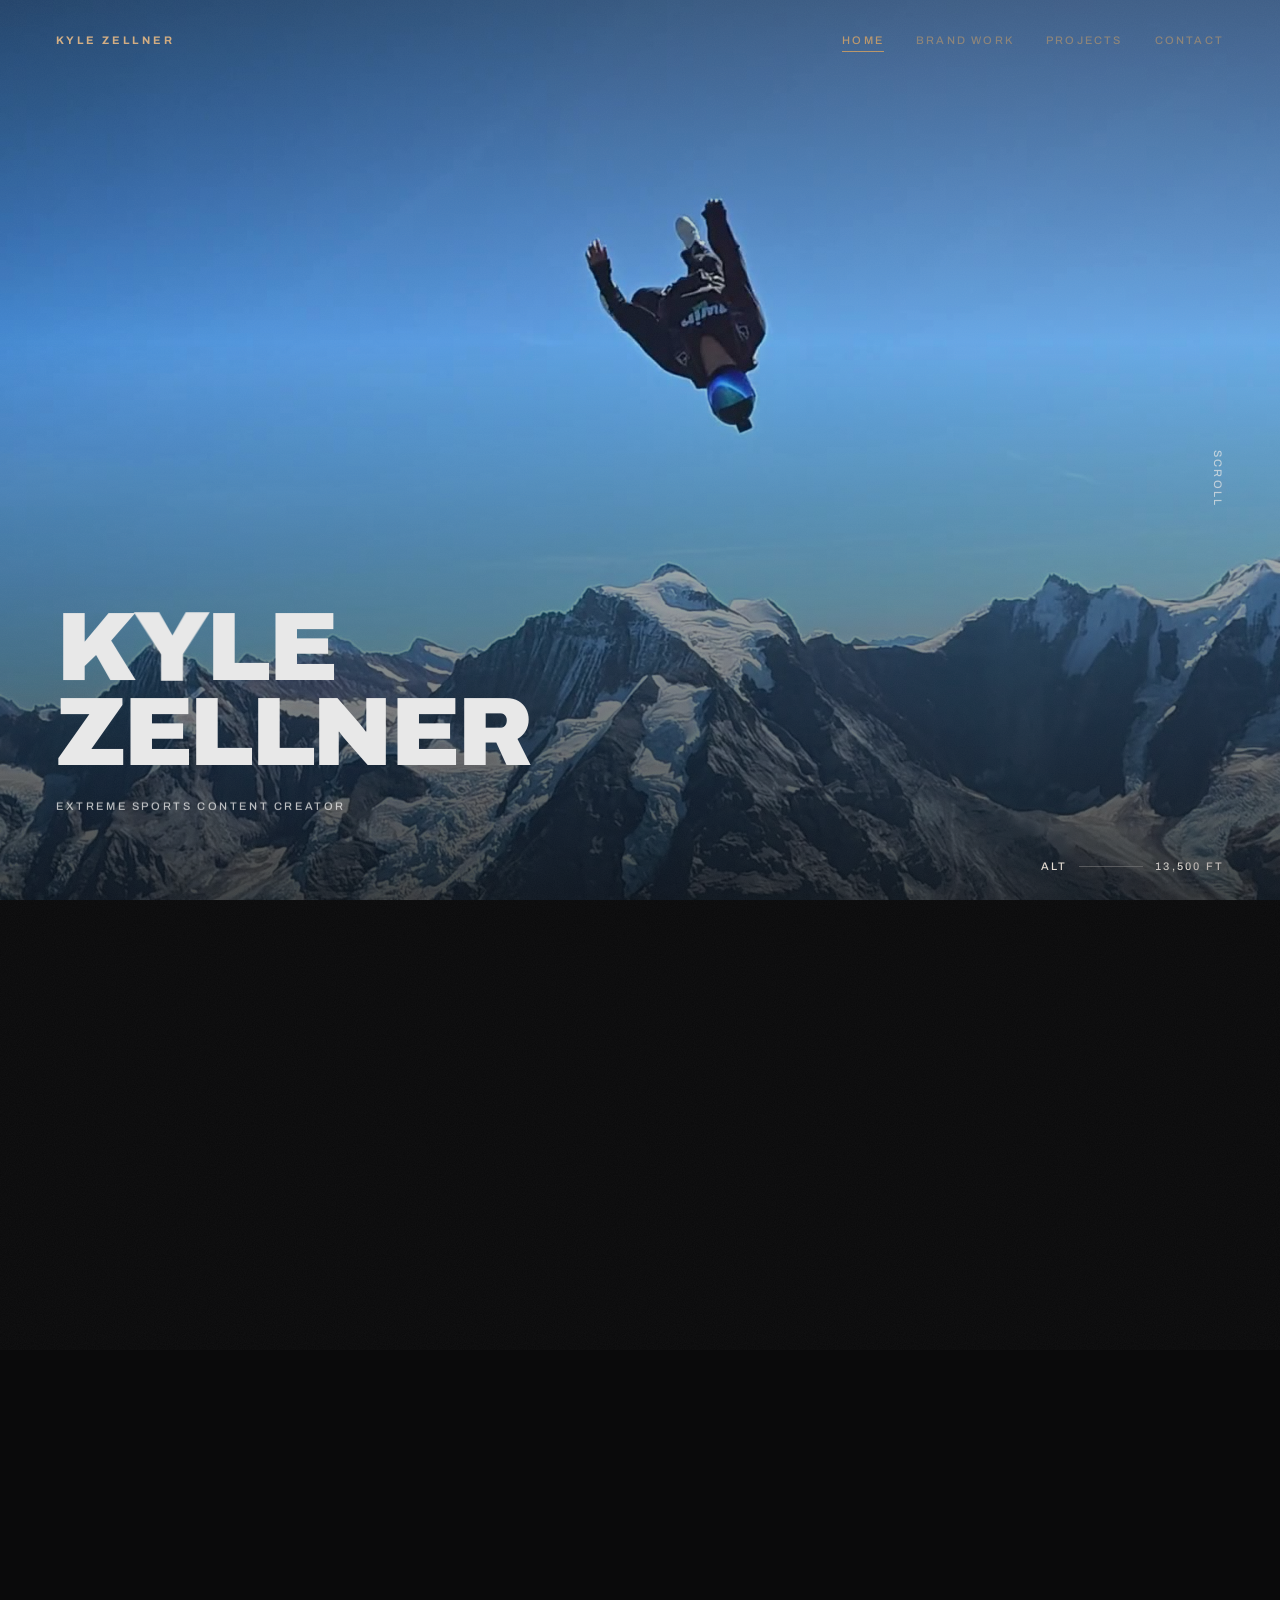
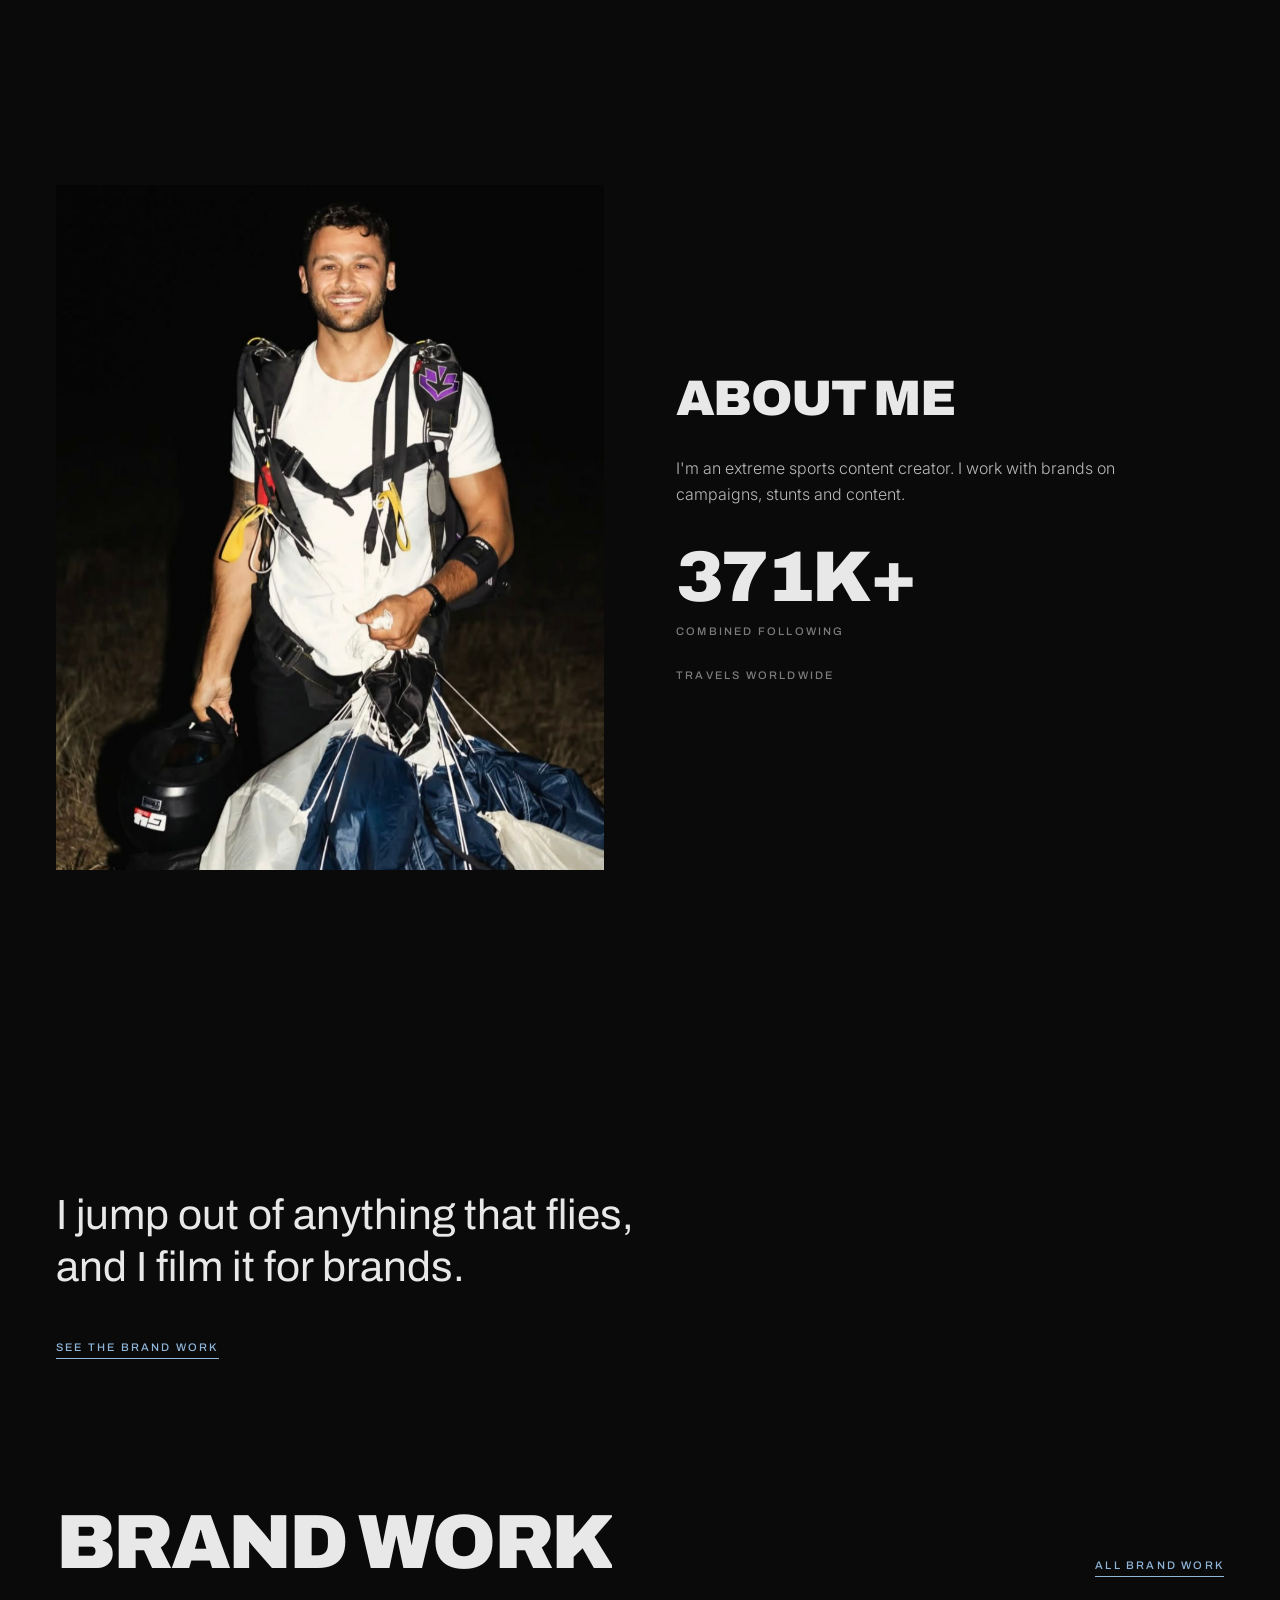
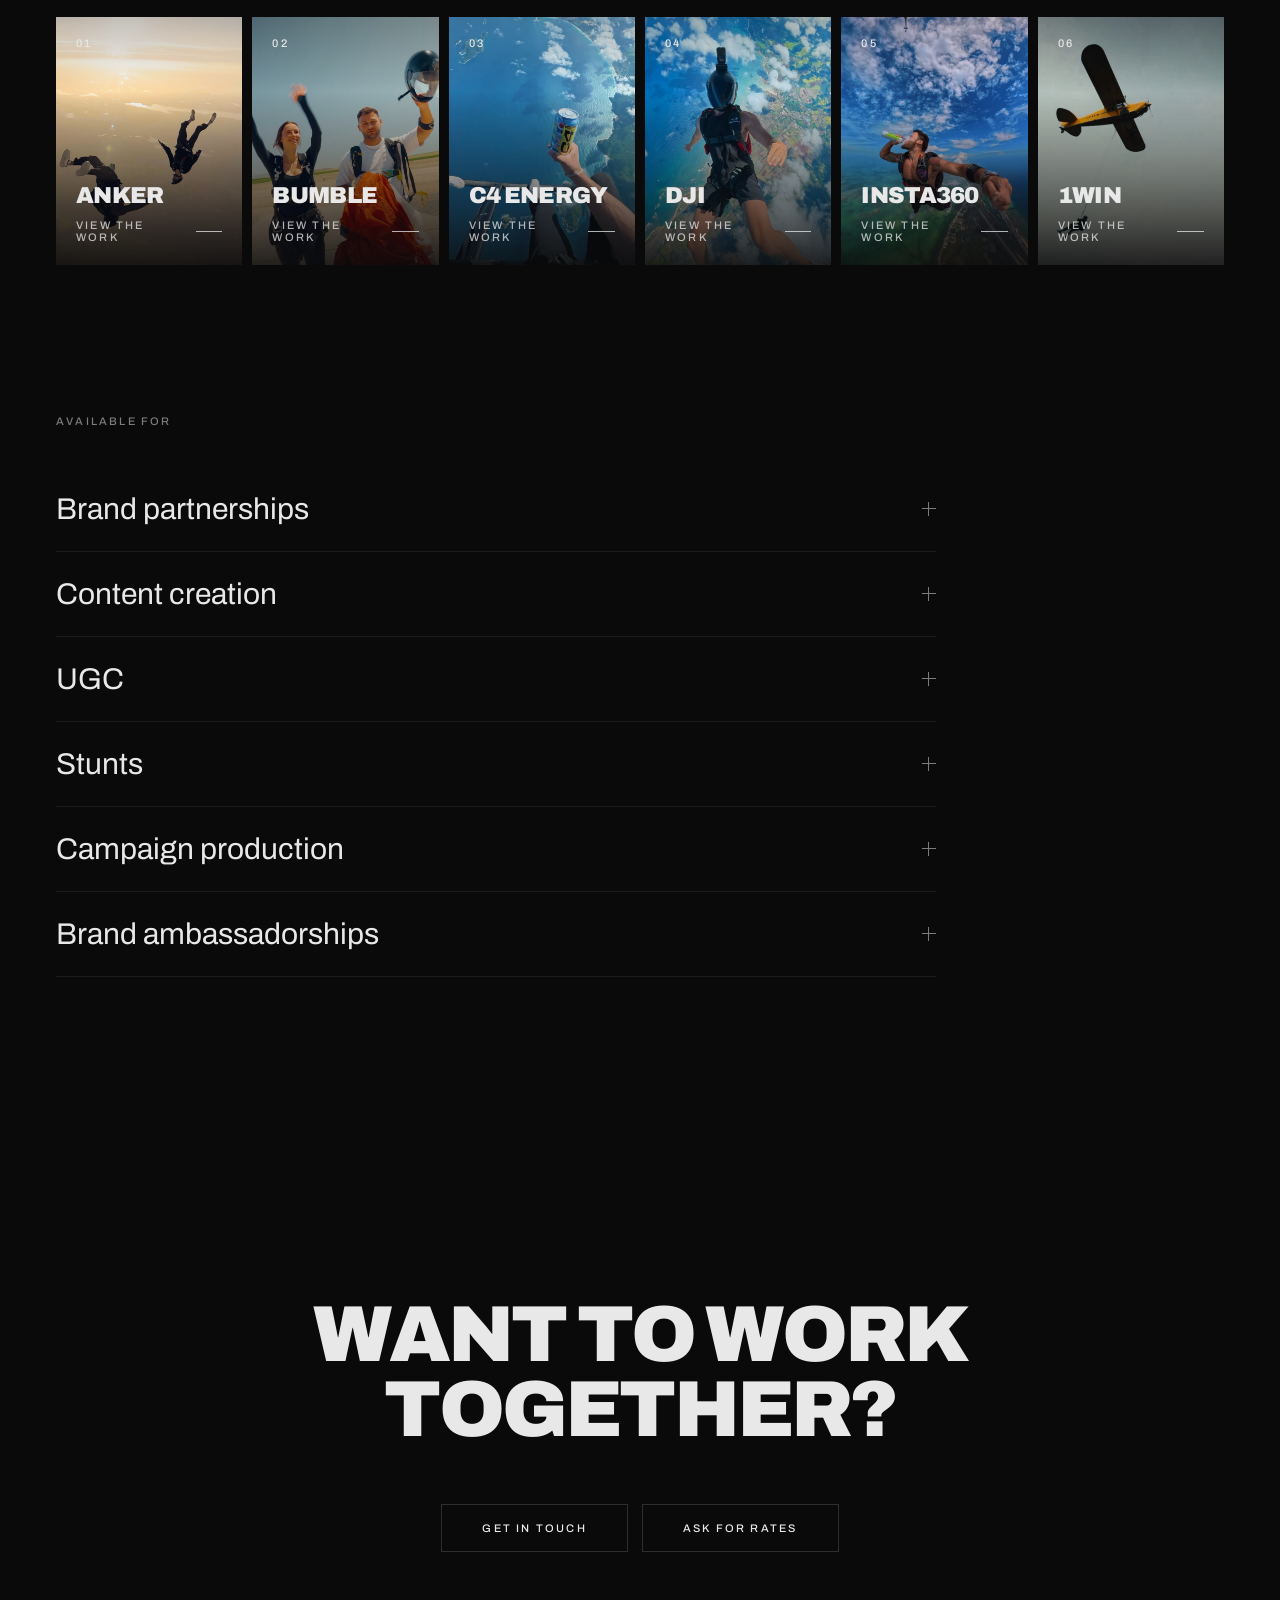
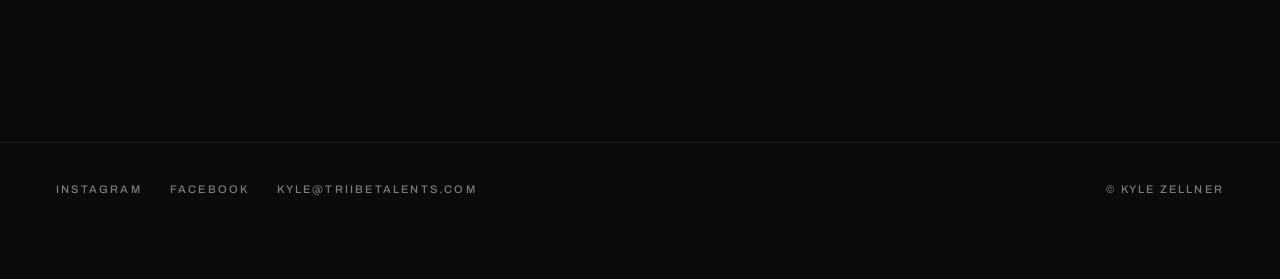
==== commit 62972f03: "Update site: header, numbers block removed, DJI cover Co-Authored-By: Claude Fable 5.2 <noreply@anth" ====
--- a/index.html
+++ b/index.html
@@ -8,7 +8,7 @@
 <meta name="twitter:card" content="summary_large_image"><meta name="theme-color" content="#0A0A0B">
 <link rel="preconnect" href="https://fonts.googleapis.com"><link rel="preconnect" href="https://fonts.gstatic.com" crossorigin>
 <link rel="stylesheet" href="https://fonts.googleapis.com/css2?family=Archivo:wght@400;500;700;900&family=Inter:wght@300;400&display=swap">
-<link rel="stylesheet" href="assets/site.css?v=1795554447">
+<link rel="stylesheet" href="assets/site.css?v=1795555905">
 <script>document.documentElement.className='js';addEventListener('DOMContentLoaded',function(){requestAnimationFrame(function(){requestAnimationFrame(function(){document.documentElement.classList.add('ready')})})});</script>
 </head><body>
 <div class="curtain" aria-hidden="true"></div><div class="progress" aria-hidden="true"></div>
@@ -16,7 +16,7 @@
 <main>
 <section class="hero">
   <div class="hero-fade" aria-hidden="true">
-<div class="hs on"><video data-hero="media/hero-9" data-v="1795554447" muted playsinline preload="none"></video></div>
+<div class="hs on"><video data-hero="media/hero-9" data-v="1795555905" muted playsinline preload="none"></video></div>
   </div>
   <div class="hero-shade"></div>
   <div class="label cue">Scroll</div>
@@ -50,11 +50,6 @@
 </div></section>
 
 <section class="section"><div class="wrap">
-  <div class="figs"><div class="fig r d1"><div class="n" data-count="366" data-dec="0" data-suffix="M">366M</div><div class="label">Instagram views in 2026</div></div><div class="fig r d2"><div class="n" data-count="283" data-dec="0" data-suffix="M">283M</div><div class="label">Views in the last 180 days</div></div><div class="fig r d3"><div class="n" data-count="70.6" data-dec="1" data-suffix="M">70.6M</div><div class="label">Most watched reel</div></div></div>
-  <p class="figs-note r">Views are Instagram only, up to 24 November 2026.</p>
-</div></section>
-
-<section class="section"><div class="wrap">
   <div class="label muted r" style="margin-bottom:40px">Available for</div>
   <div class="acc r"><div class="acc-row"><button class="acc-head" aria-expanded="false" aria-controls="acc0"><span>Brand partnerships</span><span class="acc-sign" aria-hidden="true"></span></button><div class="acc-panel" id="acc0"><p>Sponsored videos and longer partnerships.</p></div></div><div class="acc-row"><button class="acc-head" aria-expanded="false" aria-controls="acc1"><span>Content creation</span><span class="acc-sign" aria-hidden="true"></span></button><div class="acc-panel" id="acc1"><p>Aerial and action footage for your social, ads or website, vertical or horizontal.</p></div></div><div class="acc-row"><button class="acc-head" aria-expanded="false" aria-controls="acc2"><span>UGC</span><span class="acc-sign" aria-hidden="true"></span></button><div class="acc-panel" id="acc2"><p>Videos made for your brand to post on its own channels and run as ads.</p></div></div><div class="acc-row"><button class="acc-head" aria-expanded="false" aria-controls="acc3"><span>Stunts</span><span class="acc-sign" aria-hidden="true"></span></button><div class="acc-panel" id="acc3"><p>Jumps and aerial stunts for a campaign, a launch or an event.</p></div></div><div class="acc-row"><button class="acc-head" aria-expanded="false" aria-controls="acc4"><span>Campaign production</span><span class="acc-sign" aria-hidden="true"></span></button><div class="acc-panel" id="acc4"><p>I can plan and produce the aerial side of a shoot, from the idea to the finished video.</p></div></div><div class="acc-row"><button class="acc-head" aria-expanded="false" aria-controls="acc5"><span>Brand ambassadorships</span><span class="acc-sign" aria-hidden="true"></span></button><div class="acc-panel" id="acc5"><p>Representing a brand across a season or a year.</p></div></div></div>
 </div></section>
@@ -75,5 +70,5 @@
   <div class="ig label"><a href="https://www.instagram.com/kyle.zellner/" target="_blank" rel="noopener">Watch on Instagram</a></div>
 </div>
 <script src="assets/vendor/gsap.min.js"></script><script src="assets/vendor/ScrollTrigger.min.js"></script>
-<script src="assets/site.js?v=1795554447"></script>
+<script src="assets/site.js?v=1795555905"></script>
 </body></html>
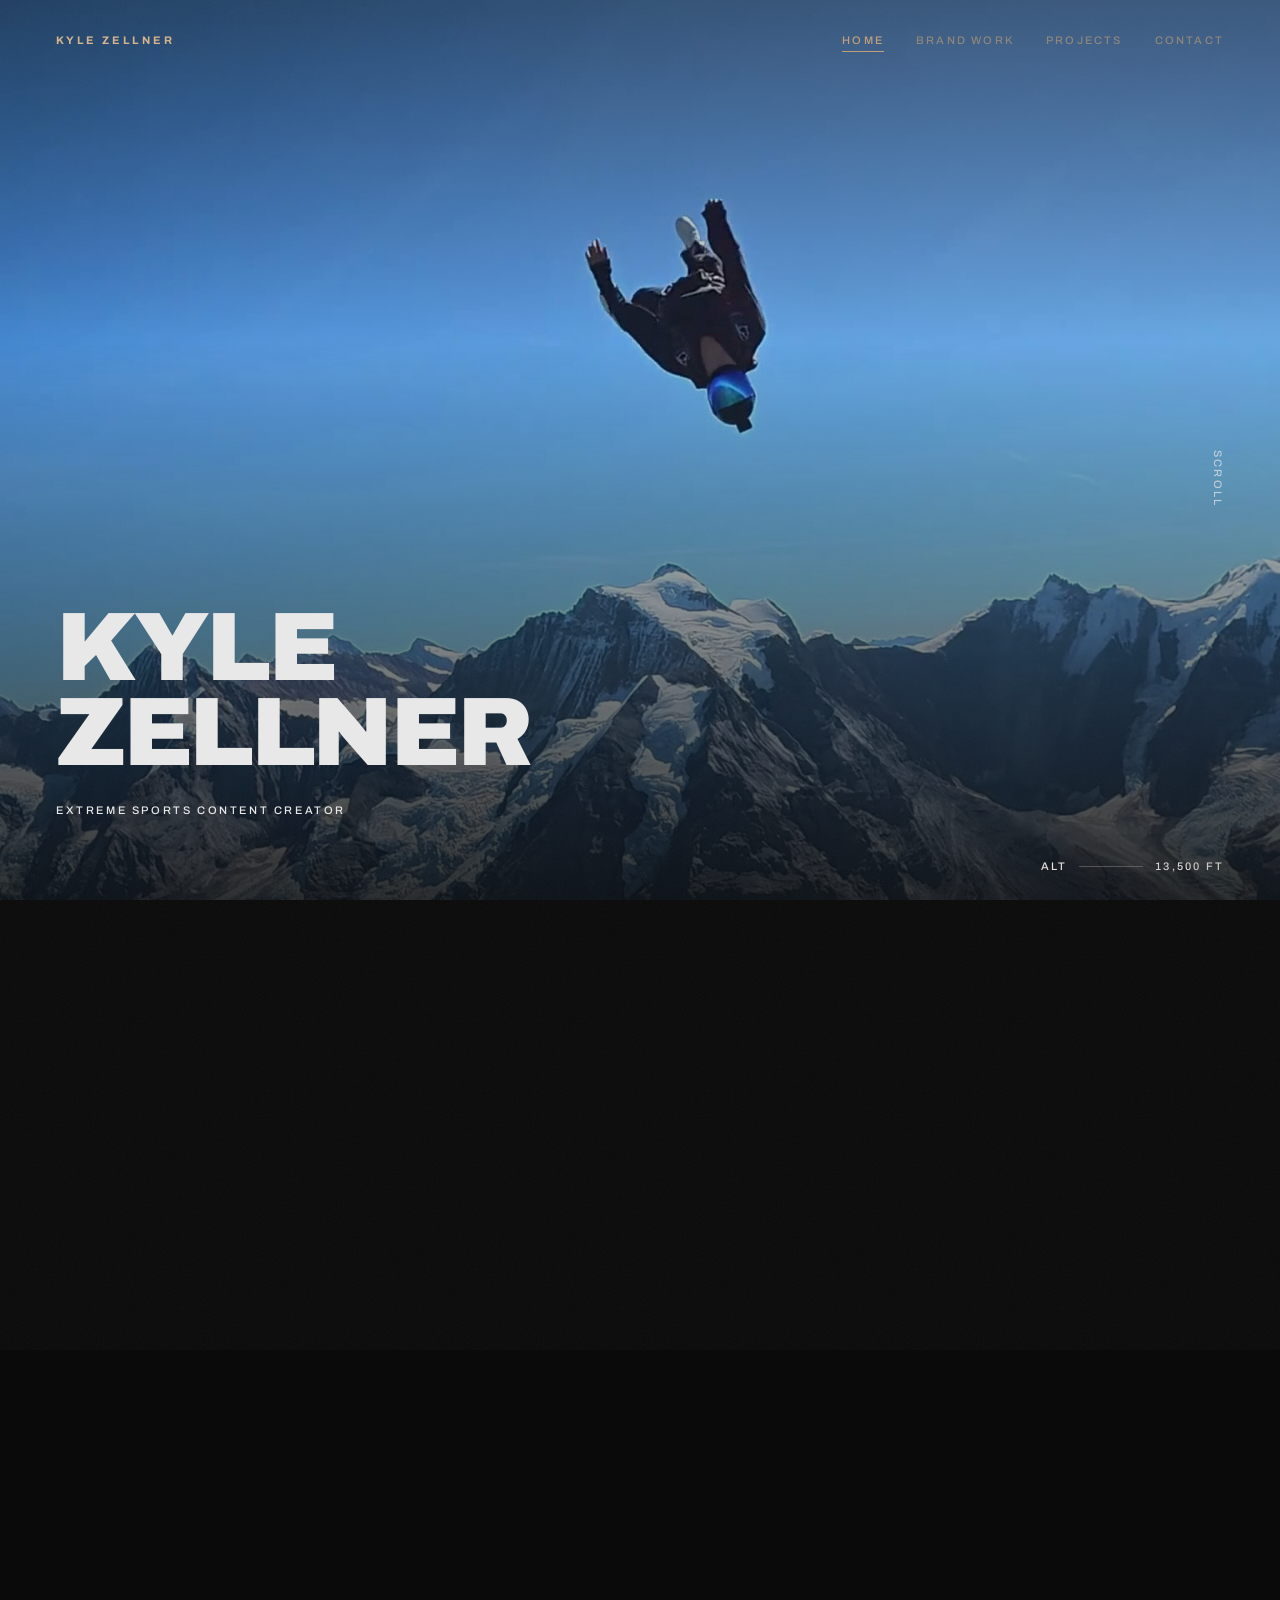
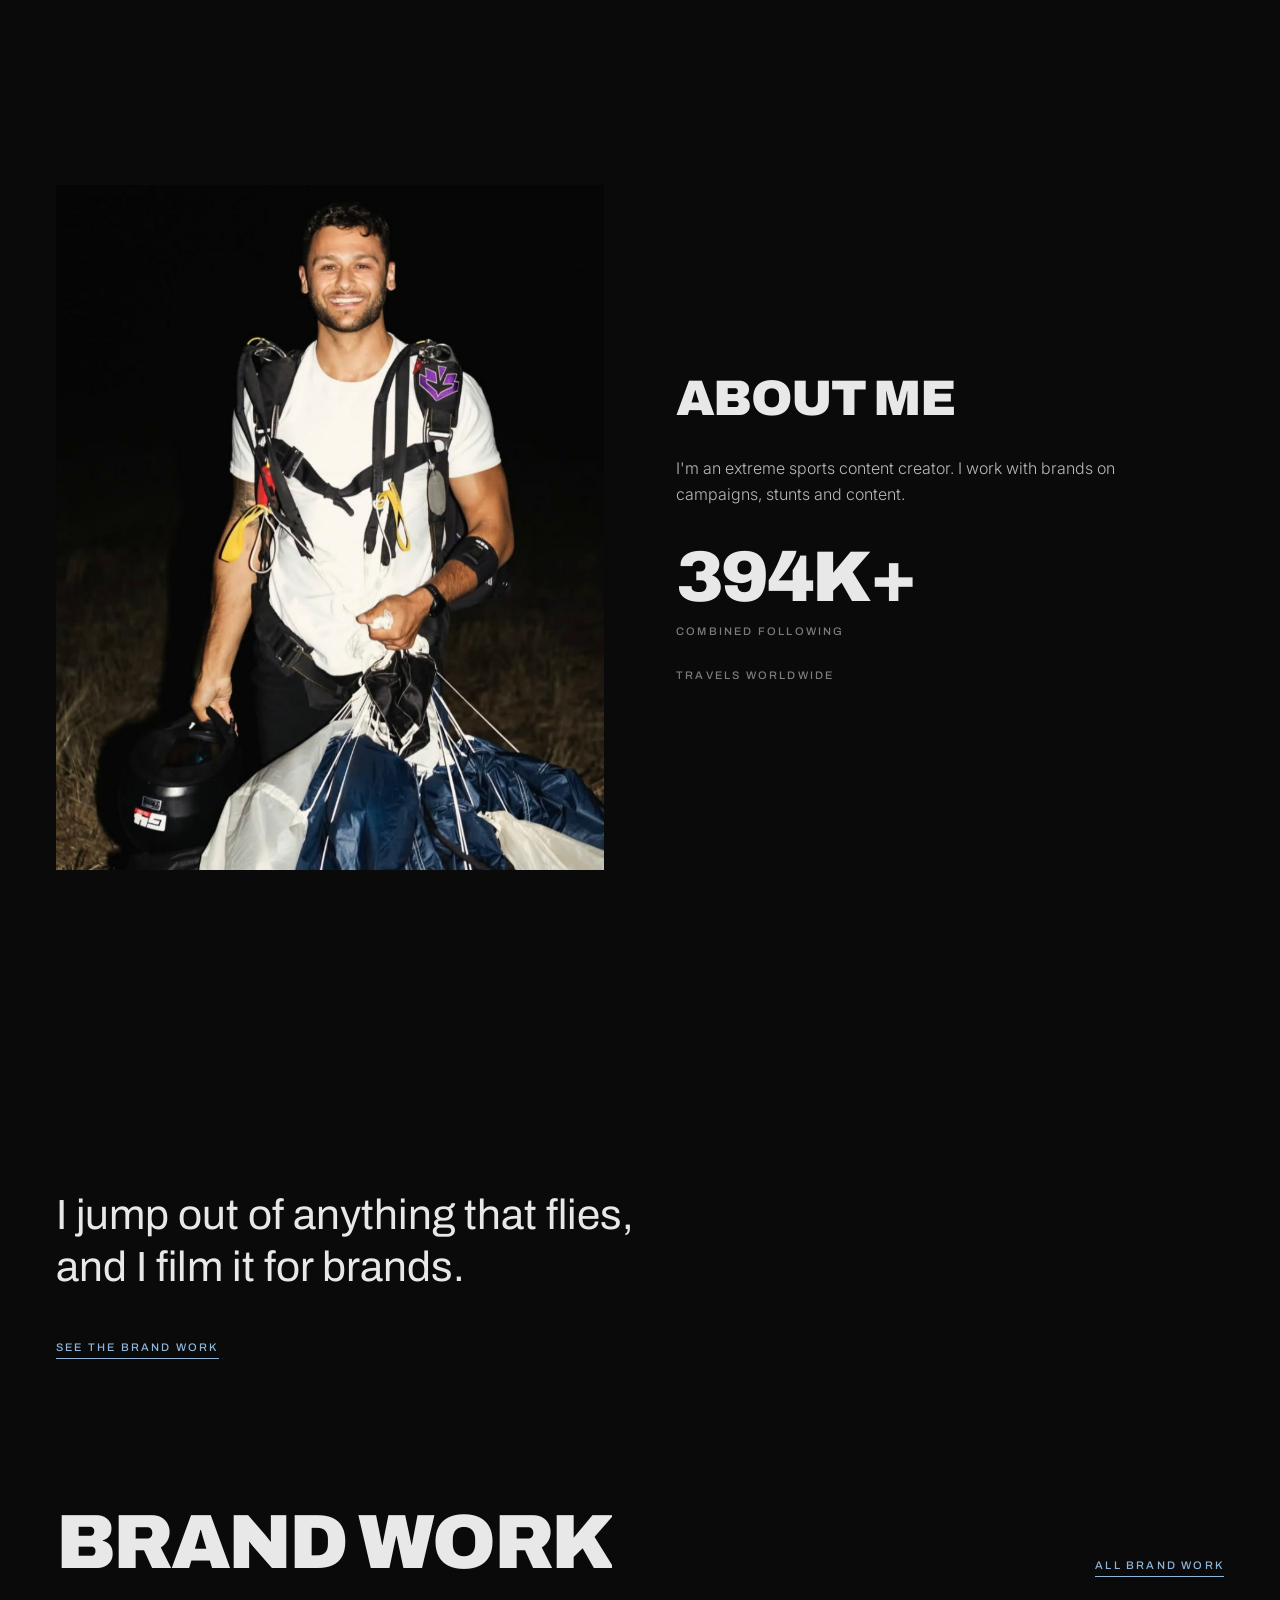
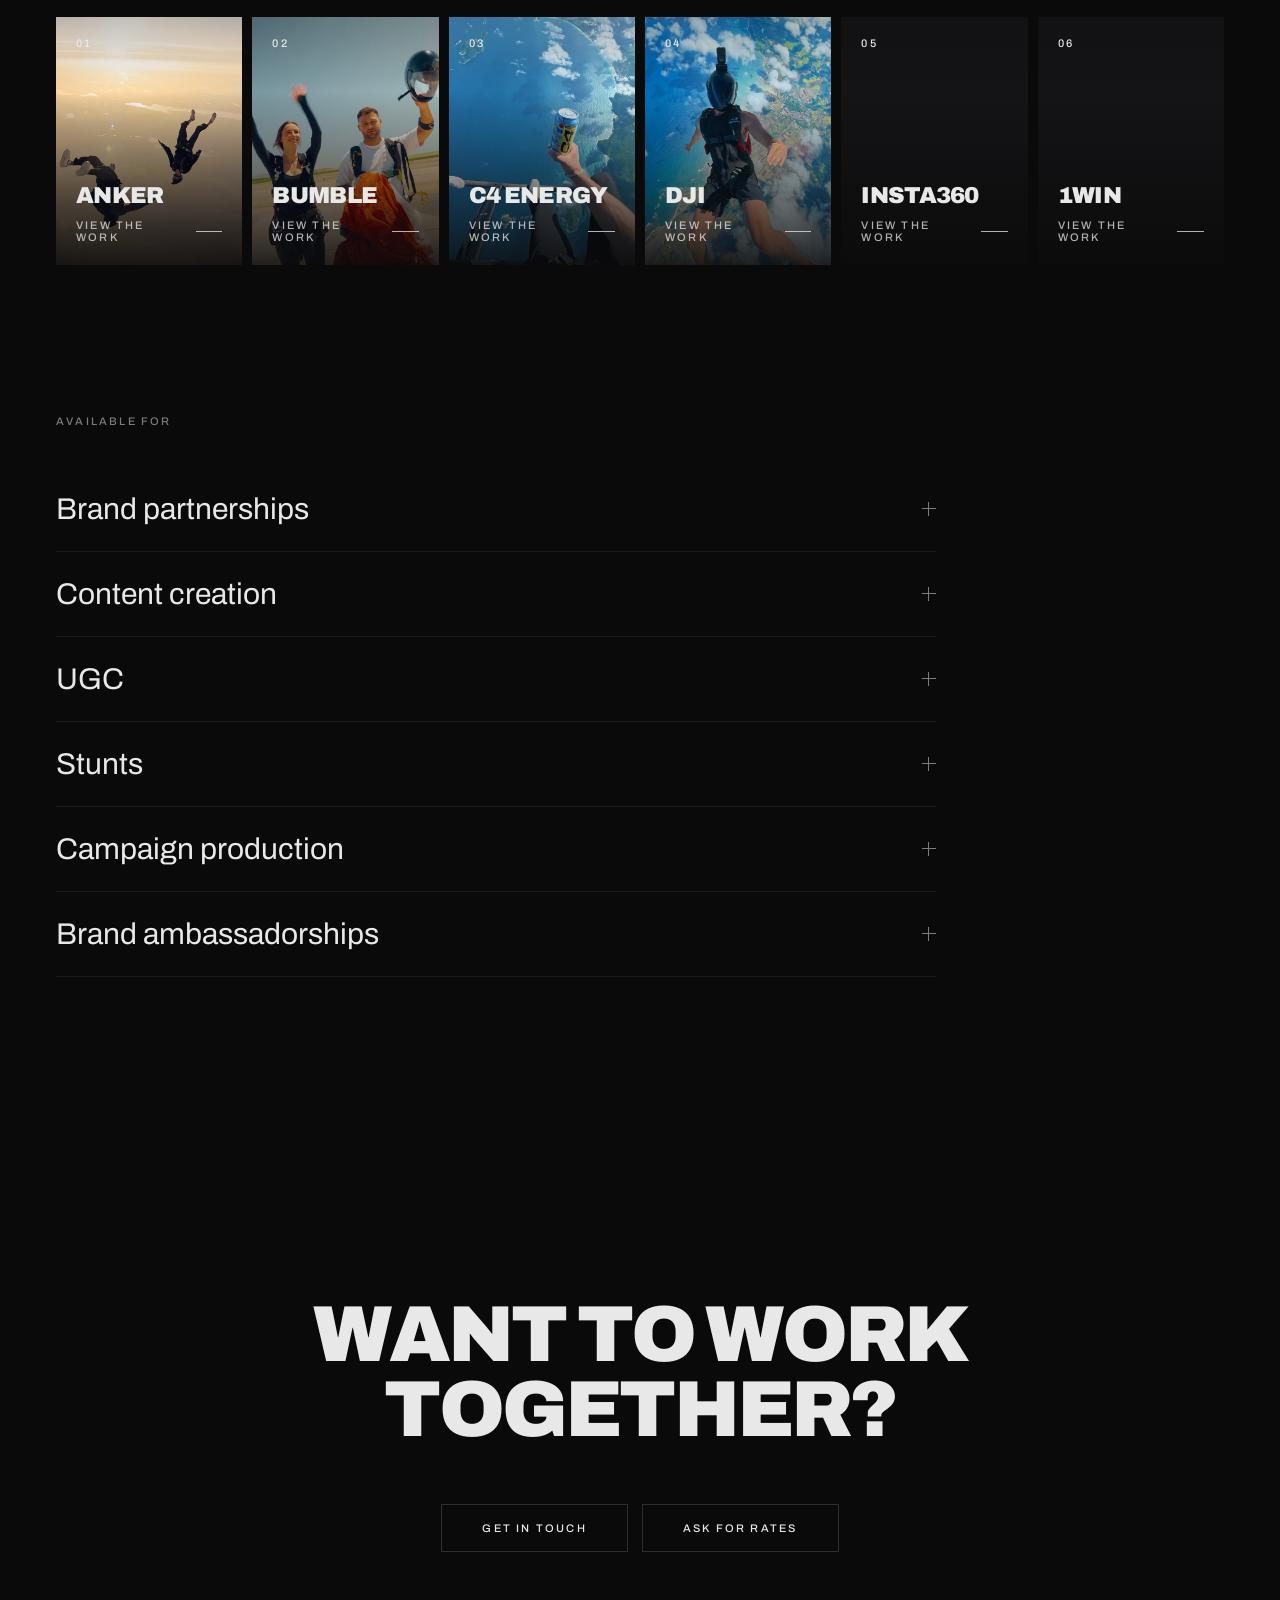
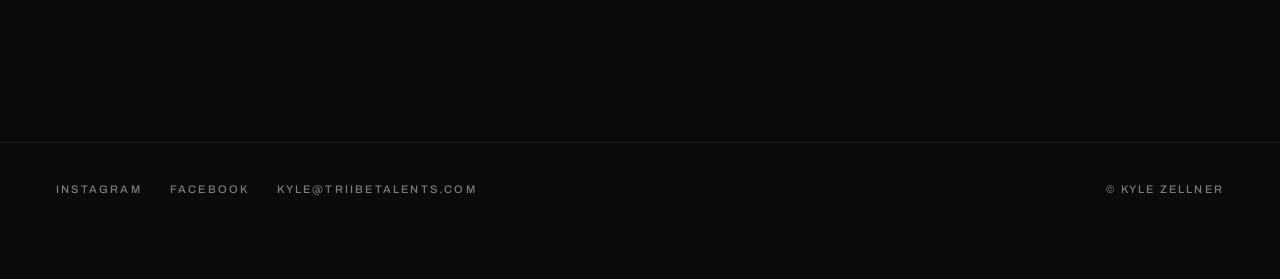
==== commit 2746d173: "Update site: hoodie lettering removed in the header Co-Authored-By: Claude Fable 5.2 <noreply@anthro" ====
--- a/index.html
+++ b/index.html
@@ -8,7 +8,7 @@
 <meta name="twitter:card" content="summary_large_image"><meta name="theme-color" content="#0A0A0B">
 <link rel="preconnect" href="https://fonts.googleapis.com"><link rel="preconnect" href="https://fonts.gstatic.com" crossorigin>
 <link rel="stylesheet" href="https://fonts.googleapis.com/css2?family=Archivo:wght@400;500;700;900&family=Inter:wght@300;400&display=swap">
-<link rel="stylesheet" href="assets/site.css?v=1795555905">
+<link rel="stylesheet" href="assets/site.css?v=1795556902">
 <script>document.documentElement.className='js';addEventListener('DOMContentLoaded',function(){requestAnimationFrame(function(){requestAnimationFrame(function(){document.documentElement.classList.add('ready')})})});</script>
 </head><body>
 <div class="curtain" aria-hidden="true"></div><div class="progress" aria-hidden="true"></div>
@@ -16,7 +16,7 @@
 <main>
 <section class="hero">
   <div class="hero-fade" aria-hidden="true">
-<div class="hs on"><video data-hero="media/hero-9" data-v="1795555905" muted playsinline preload="none"></video></div>
+<div class="hs on"><video data-hero="media/hero-9" data-v="1795556902" muted playsinline preload="none"></video></div>
   </div>
   <div class="hero-shade"></div>
   <div class="label cue">Scroll</div>
@@ -70,5 +70,5 @@
   <div class="ig label"><a href="https://www.instagram.com/kyle.zellner/" target="_blank" rel="noopener">Watch on Instagram</a></div>
 </div>
 <script src="assets/vendor/gsap.min.js"></script><script src="assets/vendor/ScrollTrigger.min.js"></script>
-<script src="assets/site.js?v=1795555905"></script>
+<script src="assets/site.js?v=1795556902"></script>
 </body></html>
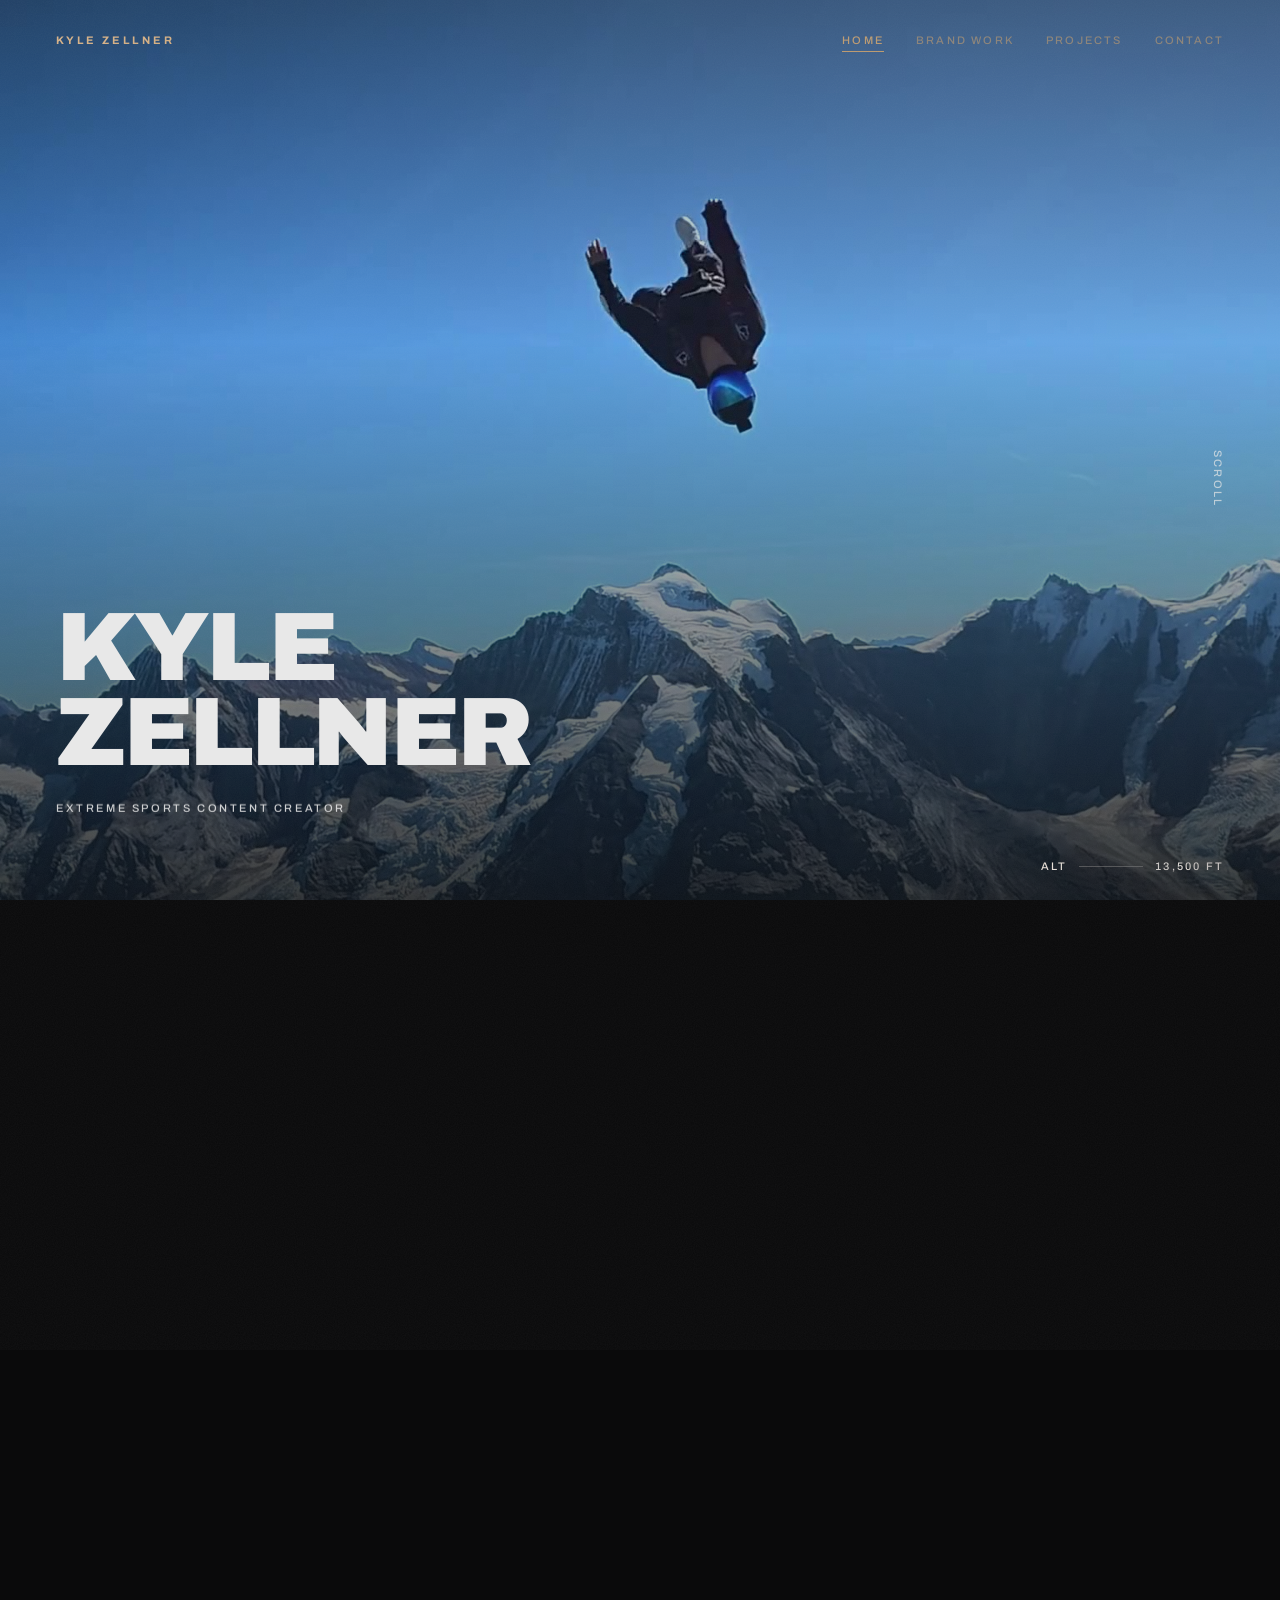
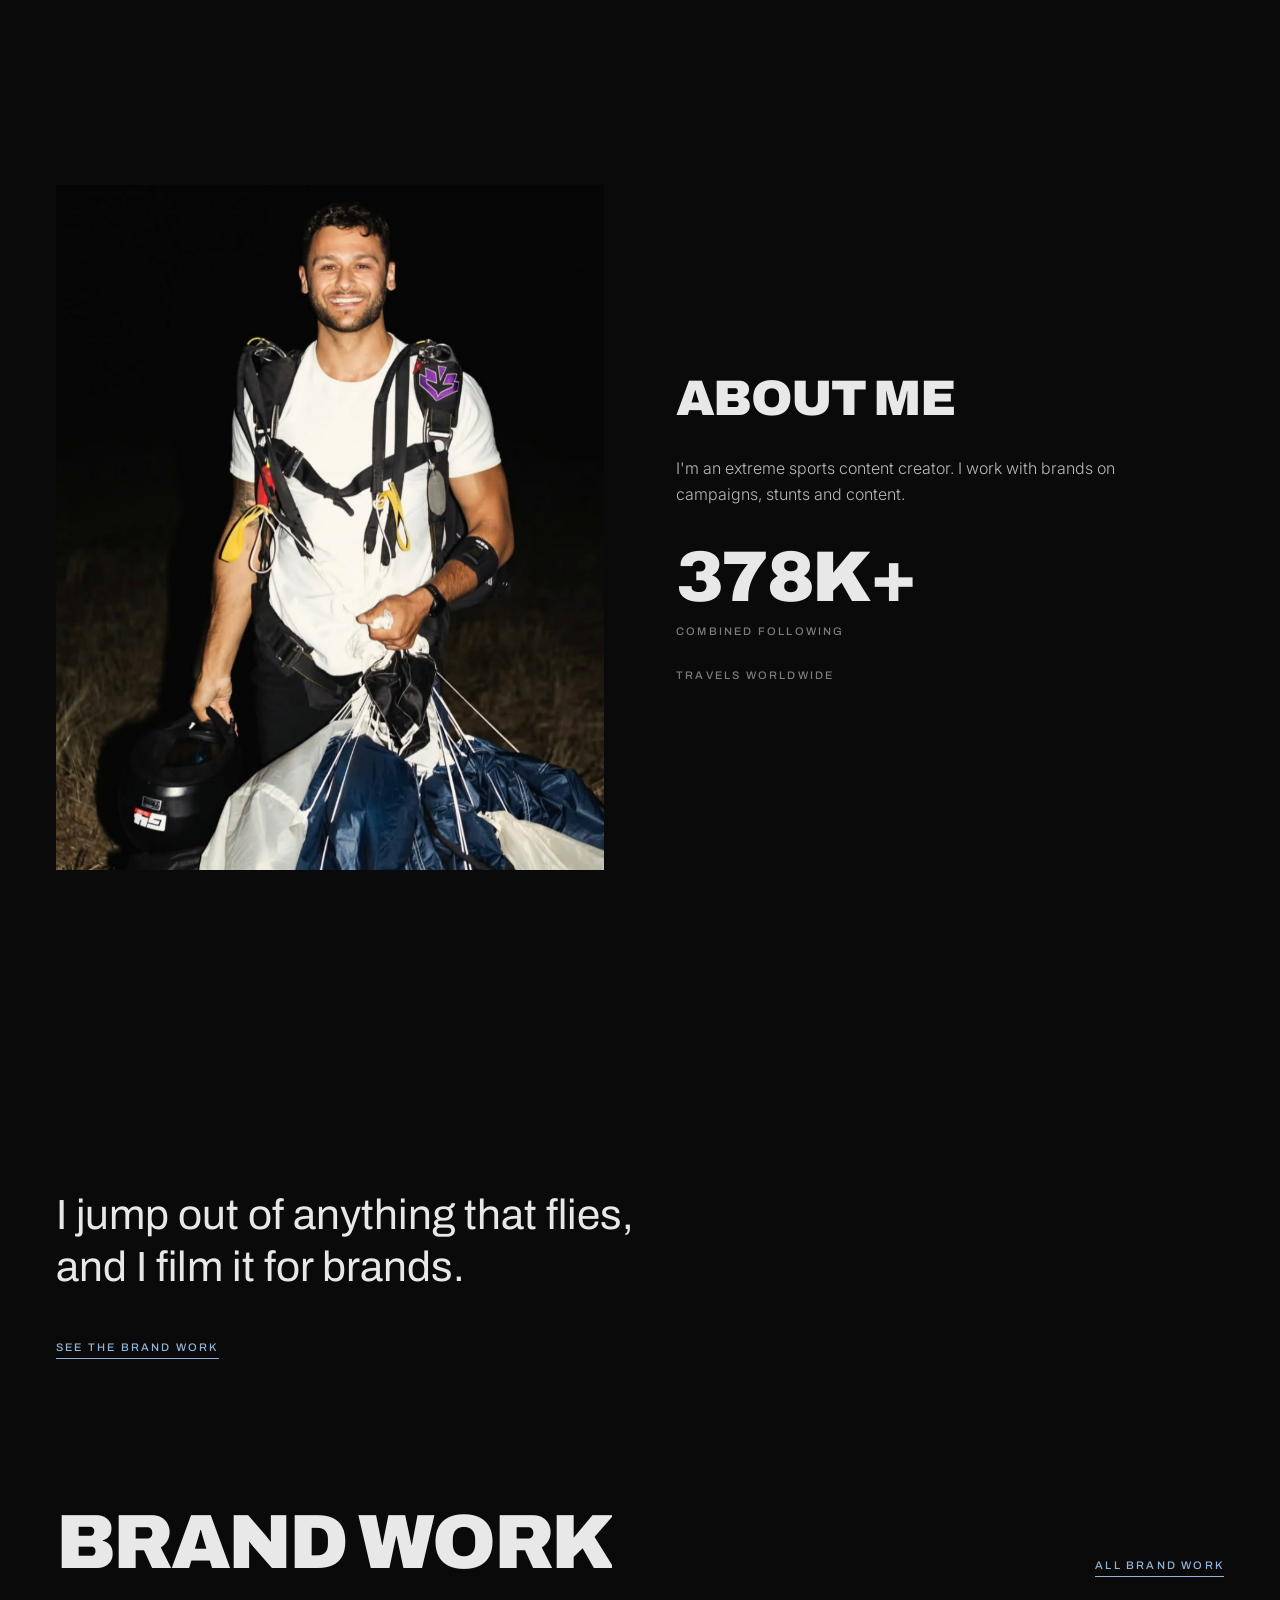
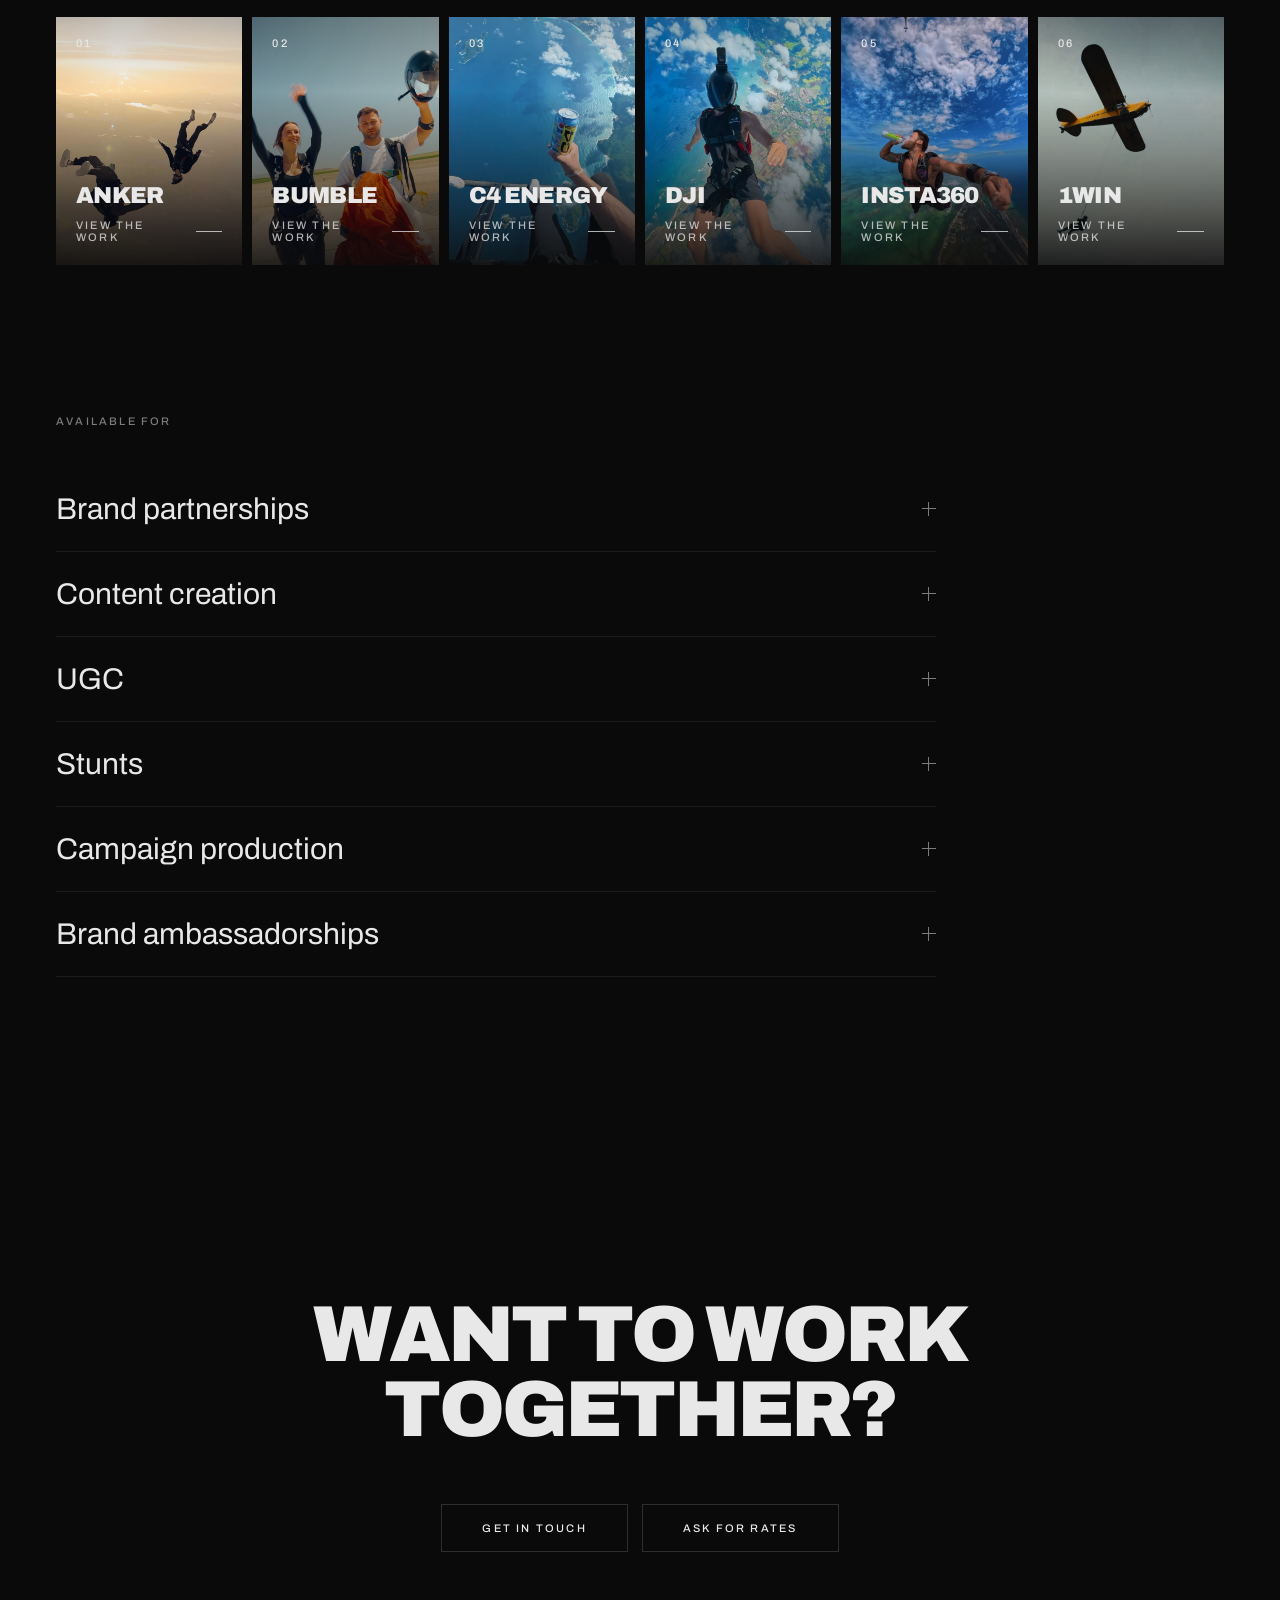
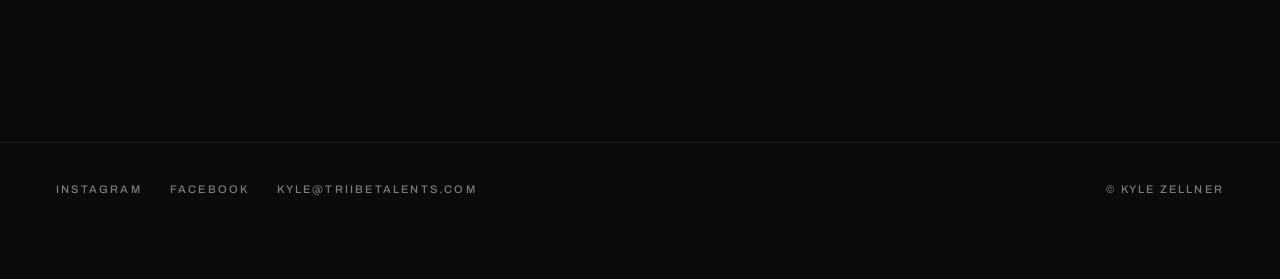
==== commit ec8ac3e6: "Update site: 1win tab, Skyhook project page, About photo on phones, cleaned pointing shot Co-Authore" ====
--- a/index.html
+++ b/index.html
@@ -8,7 +8,7 @@
 <meta name="twitter:card" content="summary_large_image"><meta name="theme-color" content="#0A0A0B">
 <link rel="preconnect" href="https://fonts.googleapis.com"><link rel="preconnect" href="https://fonts.gstatic.com" crossorigin>
 <link rel="stylesheet" href="https://fonts.googleapis.com/css2?family=Archivo:wght@400;500;700;900&family=Inter:wght@300;400&display=swap">
-<link rel="stylesheet" href="assets/site.css?v=1795556902">
+<link rel="stylesheet" href="assets/site.css?v=1795624095">
 <script>document.documentElement.className='js';addEventListener('DOMContentLoaded',function(){requestAnimationFrame(function(){requestAnimationFrame(function(){document.documentElement.classList.add('ready')})})});</script>
 </head><body>
 <div class="curtain" aria-hidden="true"></div><div class="progress" aria-hidden="true"></div>
@@ -16,7 +16,7 @@
 <main>
 <section class="hero">
   <div class="hero-fade" aria-hidden="true">
-<div class="hs on"><video data-hero="media/hero-9" data-v="1795556902" muted playsinline preload="none"></video></div>
+<div class="hs on"><video data-hero="media/hero-9" data-v="1795624095" muted playsinline preload="none"></video></div>
   </div>
   <div class="hero-shade"></div>
   <div class="label cue">Scroll</div>
@@ -70,5 +70,5 @@
   <div class="ig label"><a href="https://www.instagram.com/kyle.zellner/" target="_blank" rel="noopener">Watch on Instagram</a></div>
 </div>
 <script src="assets/vendor/gsap.min.js"></script><script src="assets/vendor/ScrollTrigger.min.js"></script>
-<script src="assets/site.js?v=1795556902"></script>
+<script src="assets/site.js?v=1795624095"></script>
 </body></html>
--- a/assets/site.css
+++ b/assets/site.css
@@ -342,12 +342,13 @@
   .sec-head h2{font-size:30px}
 
   /* about: portrait beside the headline, text under both */
-  .about{grid-template-columns:44% 1fr;gap:18px 16px;align-items:end}
-  .about > div:last-child{display:contents}
-  .about .pic{grid-column:1;grid-row:1}
-  .about h2{grid-column:2;grid-row:1;font-size:24px;max-width:none;padding-bottom:4px}
-  .about p{grid-column:1 / -1;margin-top:0;font-size:15px;line-height:1.55}
-  .about .where{grid-column:1 / -1;margin-top:0}
+  /* Kyle (25 Nov): the photo was too small on phones. Full width, then the heading and text under it. */
+  .about{grid-template-columns:1fr;gap:24px}
+  .about .pic{width:100%}
+  .about .pic img{aspect-ratio:4 / 5}
+  .about h2{font-size:30px;max-width:none}
+  .about p{margin-top:14px;font-size:15px;line-height:1.55}
+  .about .where{margin-top:16px}
 
   /* brand cards and reels: three across */
   .cards{display:grid;grid-template-columns:repeat(2,1fr);gap:6px;margin:0;padding:0;overflow:visible}
@@ -457,3 +458,13 @@
 .about-fig .n{font-family:var(--display);font-weight:900;letter-spacing:-0.035em;line-height:1;font-size:clamp(44px,5.6vw,92px);font-variant-numeric:tabular-nums}
 .about-fig .label{margin-top:12px;color:var(--muted)}
 @media (max-width:640px){.about-fig{margin-top:22px}.about-fig .n{font-size:44px}}
+
+/* numbered steps in a project write-up */
+.steps{margin:0;padding:0;list-style:none;counter-reset:st;max-width:38ch}
+.steps li{counter-increment:st;position:relative;padding:14px 0 14px 46px;border-top:1px solid var(--rule);font-family:var(--display);font-weight:400;font-size:clamp(17px,1.6vw,22px);line-height:1.4}
+.steps li::before{content:"0" counter(st);position:absolute;left:0;top:17px;font-size:11px;letter-spacing:2px;color:var(--muted)}
+@media (max-width:640px){.steps li{font-size:16px;padding:11px 0 11px 38px}}
+
+/* Skyhook project header: the three vertical shots side by side on desktop, the single vertical cut on phones */
+.lead3 video[data-phone]{display:none}
+@media (max-width:900px){.lead3 video[data-desktop]{display:none}.lead3 video[data-phone]{display:block}}
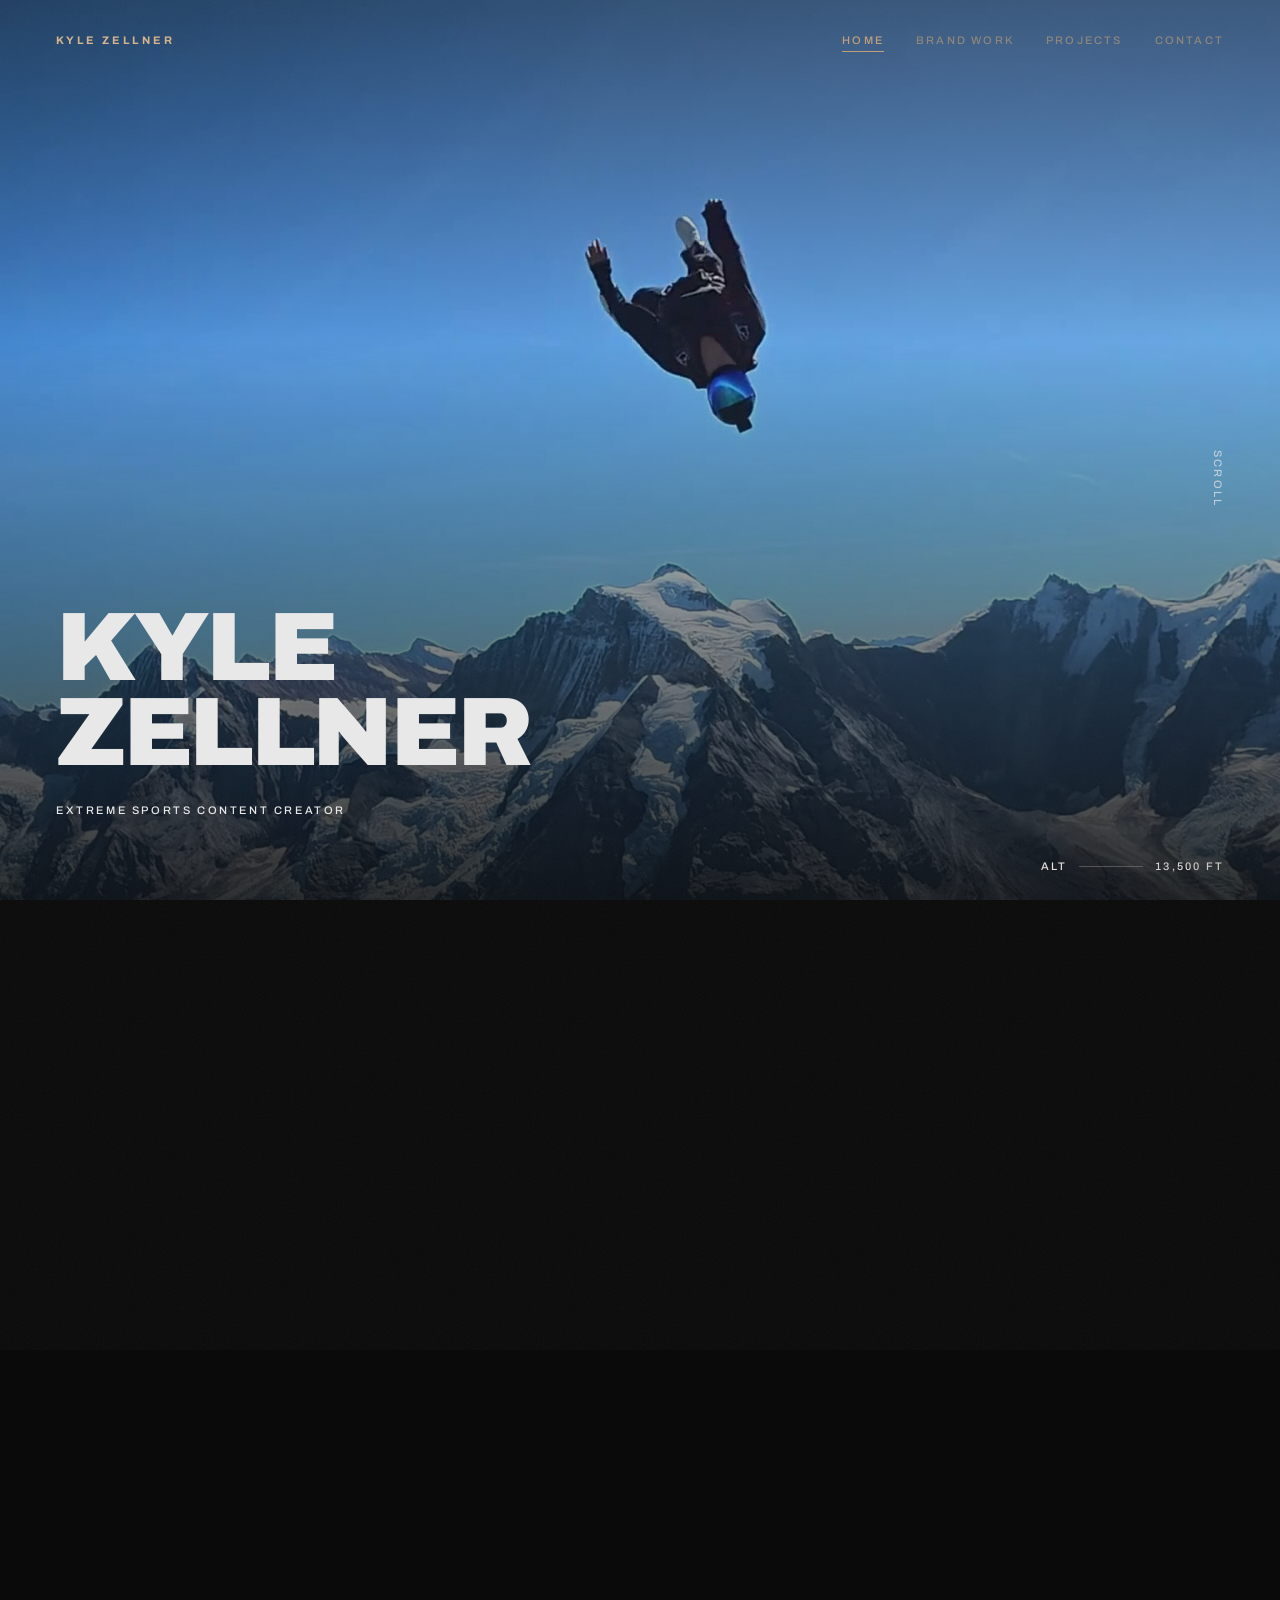
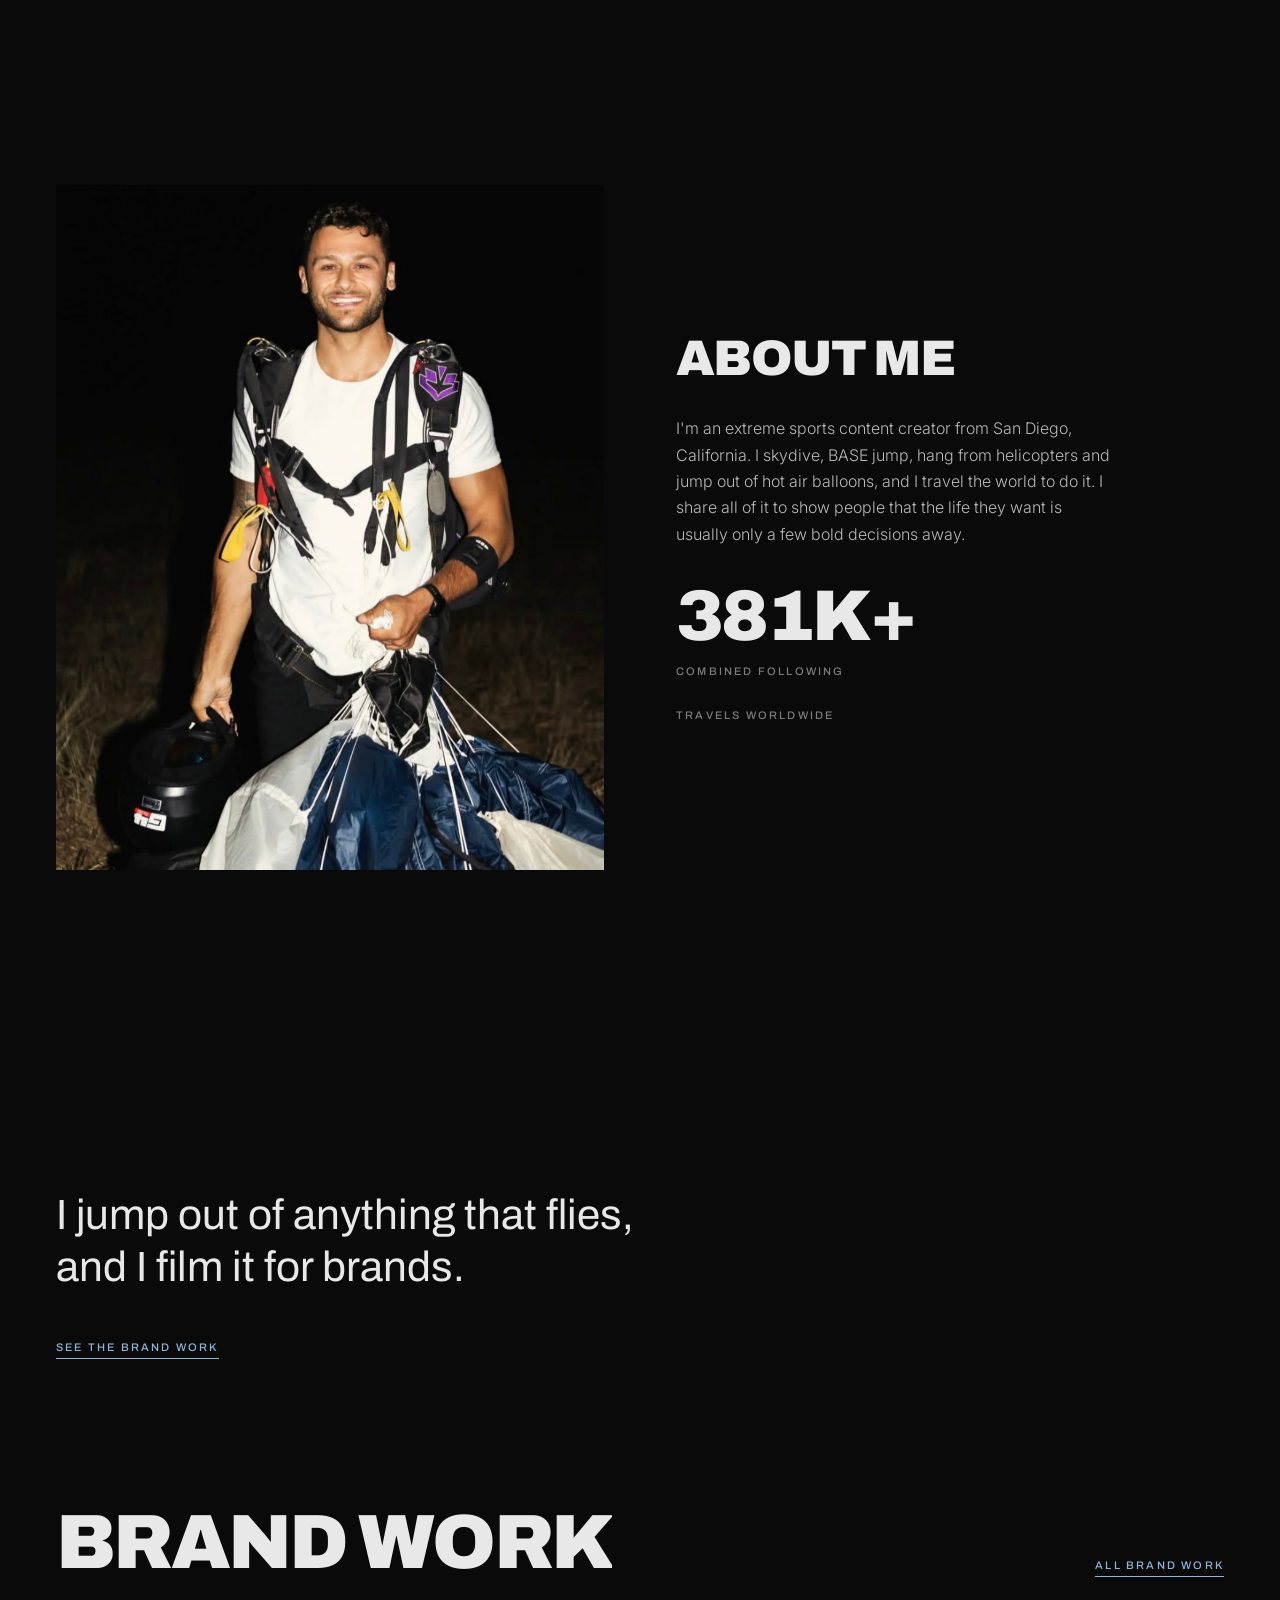
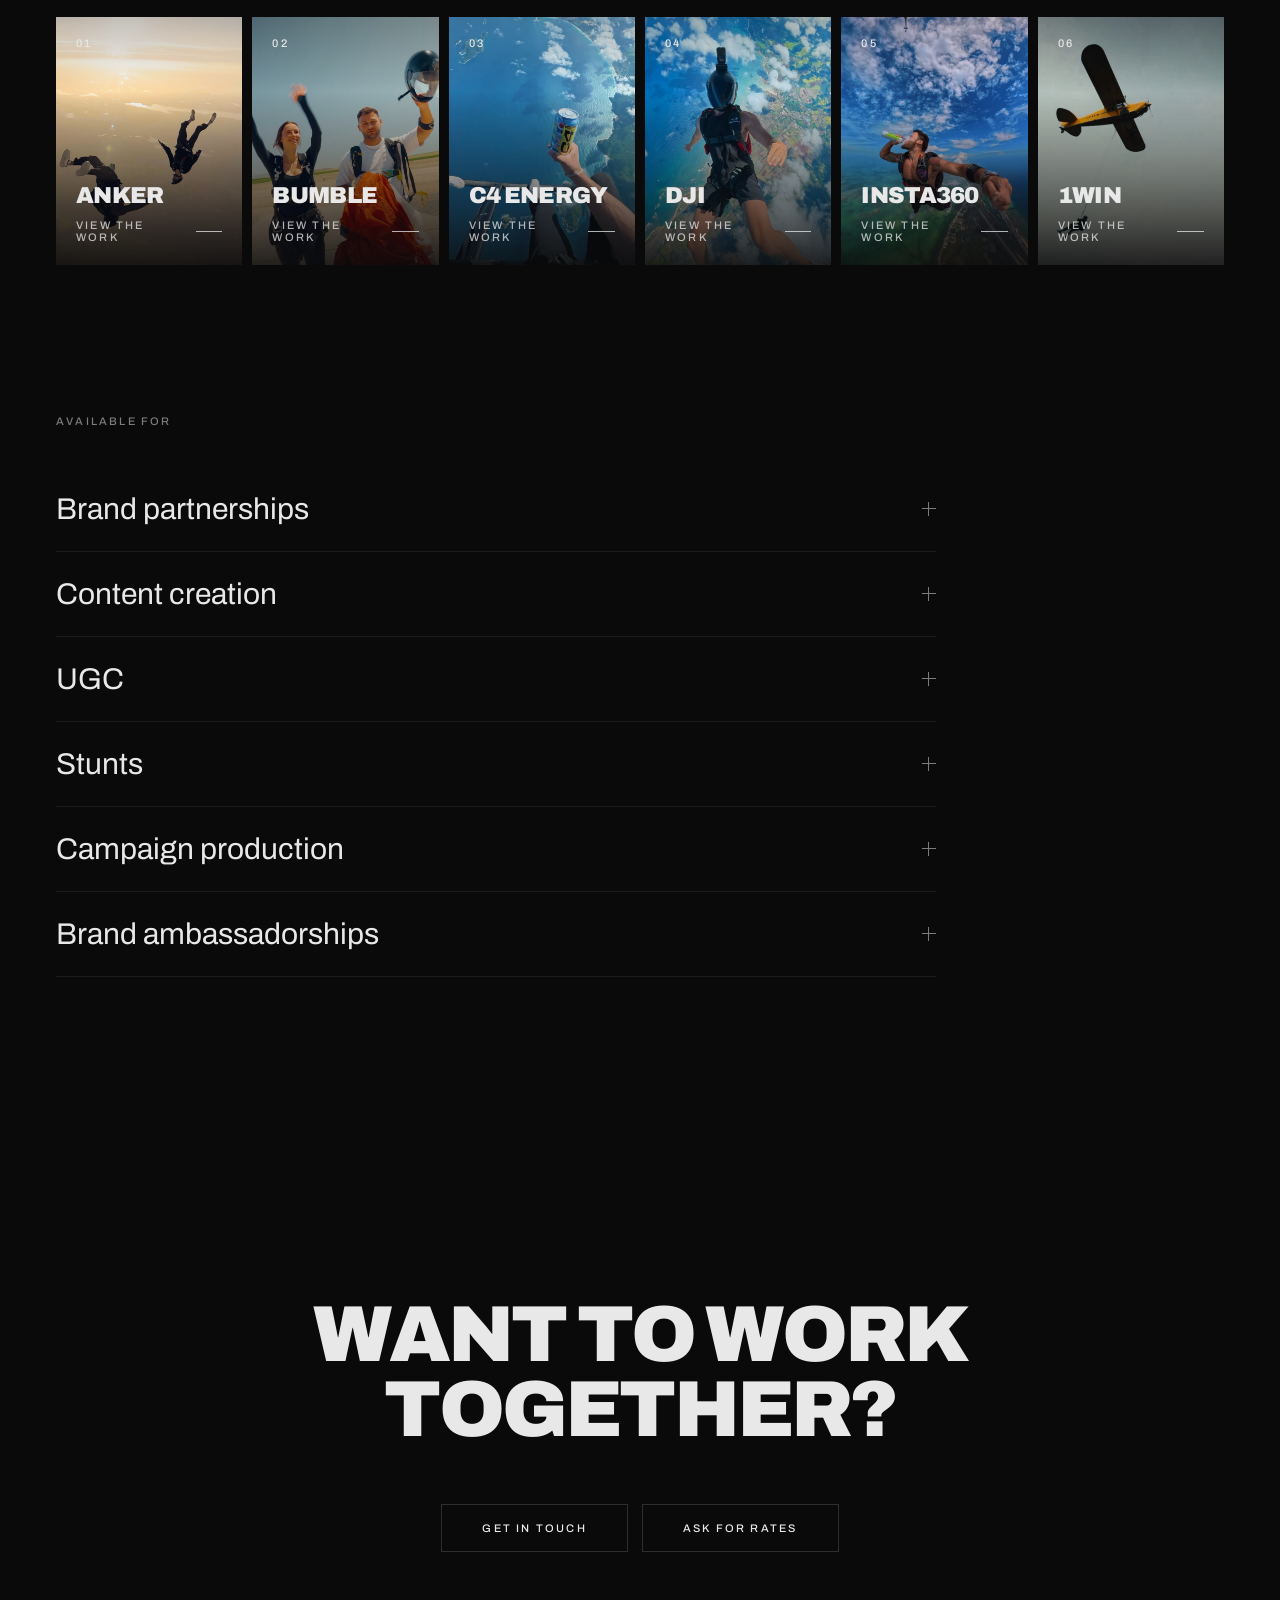
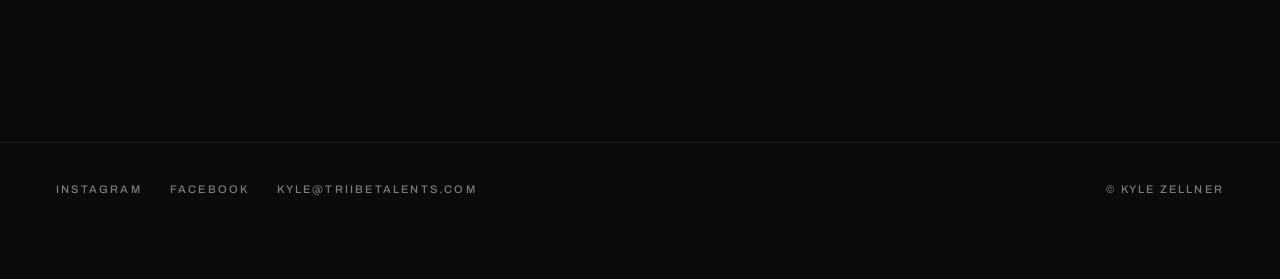
==== commit d994e676: "Update site: DJI trimmed to made-for-DJI videos, raw clip leads 1win, new bio, Skyhook case study, b" ====
--- a/index.html
+++ b/index.html
@@ -8,7 +8,7 @@
 <meta name="twitter:card" content="summary_large_image"><meta name="theme-color" content="#0A0A0B">
 <link rel="preconnect" href="https://fonts.googleapis.com"><link rel="preconnect" href="https://fonts.gstatic.com" crossorigin>
 <link rel="stylesheet" href="https://fonts.googleapis.com/css2?family=Archivo:wght@400;500;700;900&family=Inter:wght@300;400&display=swap">
-<link rel="stylesheet" href="assets/site.css?v=1795624095">
+<link rel="stylesheet" href="assets/site.css?v=1795775446">
 <script>document.documentElement.className='js';addEventListener('DOMContentLoaded',function(){requestAnimationFrame(function(){requestAnimationFrame(function(){document.documentElement.classList.add('ready')})})});</script>
 </head><body>
 <div class="curtain" aria-hidden="true"></div><div class="progress" aria-hidden="true"></div>
@@ -16,7 +16,7 @@
 <main>
 <section class="hero">
   <div class="hero-fade" aria-hidden="true">
-<div class="hs on"><video data-hero="media/hero-9" data-v="1795624095" muted playsinline preload="none"></video></div>
+<div class="hs on"><video data-hero="media/hero-9" data-v="1795775446" muted playsinline preload="none"></video></div>
   </div>
   <div class="hero-shade"></div>
   <div class="label cue">Scroll</div>
@@ -31,7 +31,7 @@
     <div class="pic r"><img src="media/portrait.jpg" alt="Kyle Zellner after a night jump" data-drift-y="-7" data-drift-scale="1.12" loading="lazy"></div>
     <div>
       <h2 class="display split">About me</h2>
-      <p class="r">I'm an extreme sports content creator. I work with brands on campaigns, stunts and content.</p>
+      <p class="r">I'm an extreme sports content creator from San Diego, California. I skydive, BASE jump, hang from helicopters and jump out of hot air balloons, and I travel the world to do it. I share all of it to show people that the life they want is usually only a few bold decisions away.</p>
       <div class="about-fig r"><div class="n" data-count="400" data-dec="0" data-suffix="K+">400K+</div><div class="label">Combined following</div></div>
       <div class="label where r">Travels worldwide</div>
     </div>
@@ -70,5 +70,5 @@
   <div class="ig label"><a href="https://www.instagram.com/kyle.zellner/" target="_blank" rel="noopener">Watch on Instagram</a></div>
 </div>
 <script src="assets/vendor/gsap.min.js"></script><script src="assets/vendor/ScrollTrigger.min.js"></script>
-<script src="assets/site.js?v=1795624095"></script>
+<script src="assets/site.js?v=1795775446"></script>
 </body></html>
--- a/assets/site.css
+++ b/assets/site.css
@@ -468,3 +468,11 @@
 /* Skyhook project header: the three vertical shots side by side on desktop, the single vertical cut on phones */
 .lead3 video[data-phone]{display:none}
 @media (max-width:900px){.lead3 video[data-desktop]{display:none}.lead3 video[data-phone]{display:block}}
+.reel .views.sm.flag{display:inline-block;background:#fff;color:#000;padding:3px 7px;border-radius:3px;opacity:1;margin-bottom:6px;text-transform:uppercase;letter-spacing:.6px;font-size:11px}
+
+.lead-copy .idea{font-family:var(--display);font-size:clamp(26px,3vw,42px);line-height:1.15;max-width:22ch}
+.lead-copy .handle{font-size:18px;max-width:40ch}
+.lead-copy .scope{list-style:none;display:flex;flex-wrap:wrap;gap:10px;margin-top:22px;padding:0}
+.lead-copy .scope li{border:1px solid var(--line);padding:9px 14px}
+.next-stunt{padding:120px 0 110px}
+@media (max-width:640px){.lead-copy .scope li{padding:7px 11px}.next-stunt{padding:80px 0 72px}}
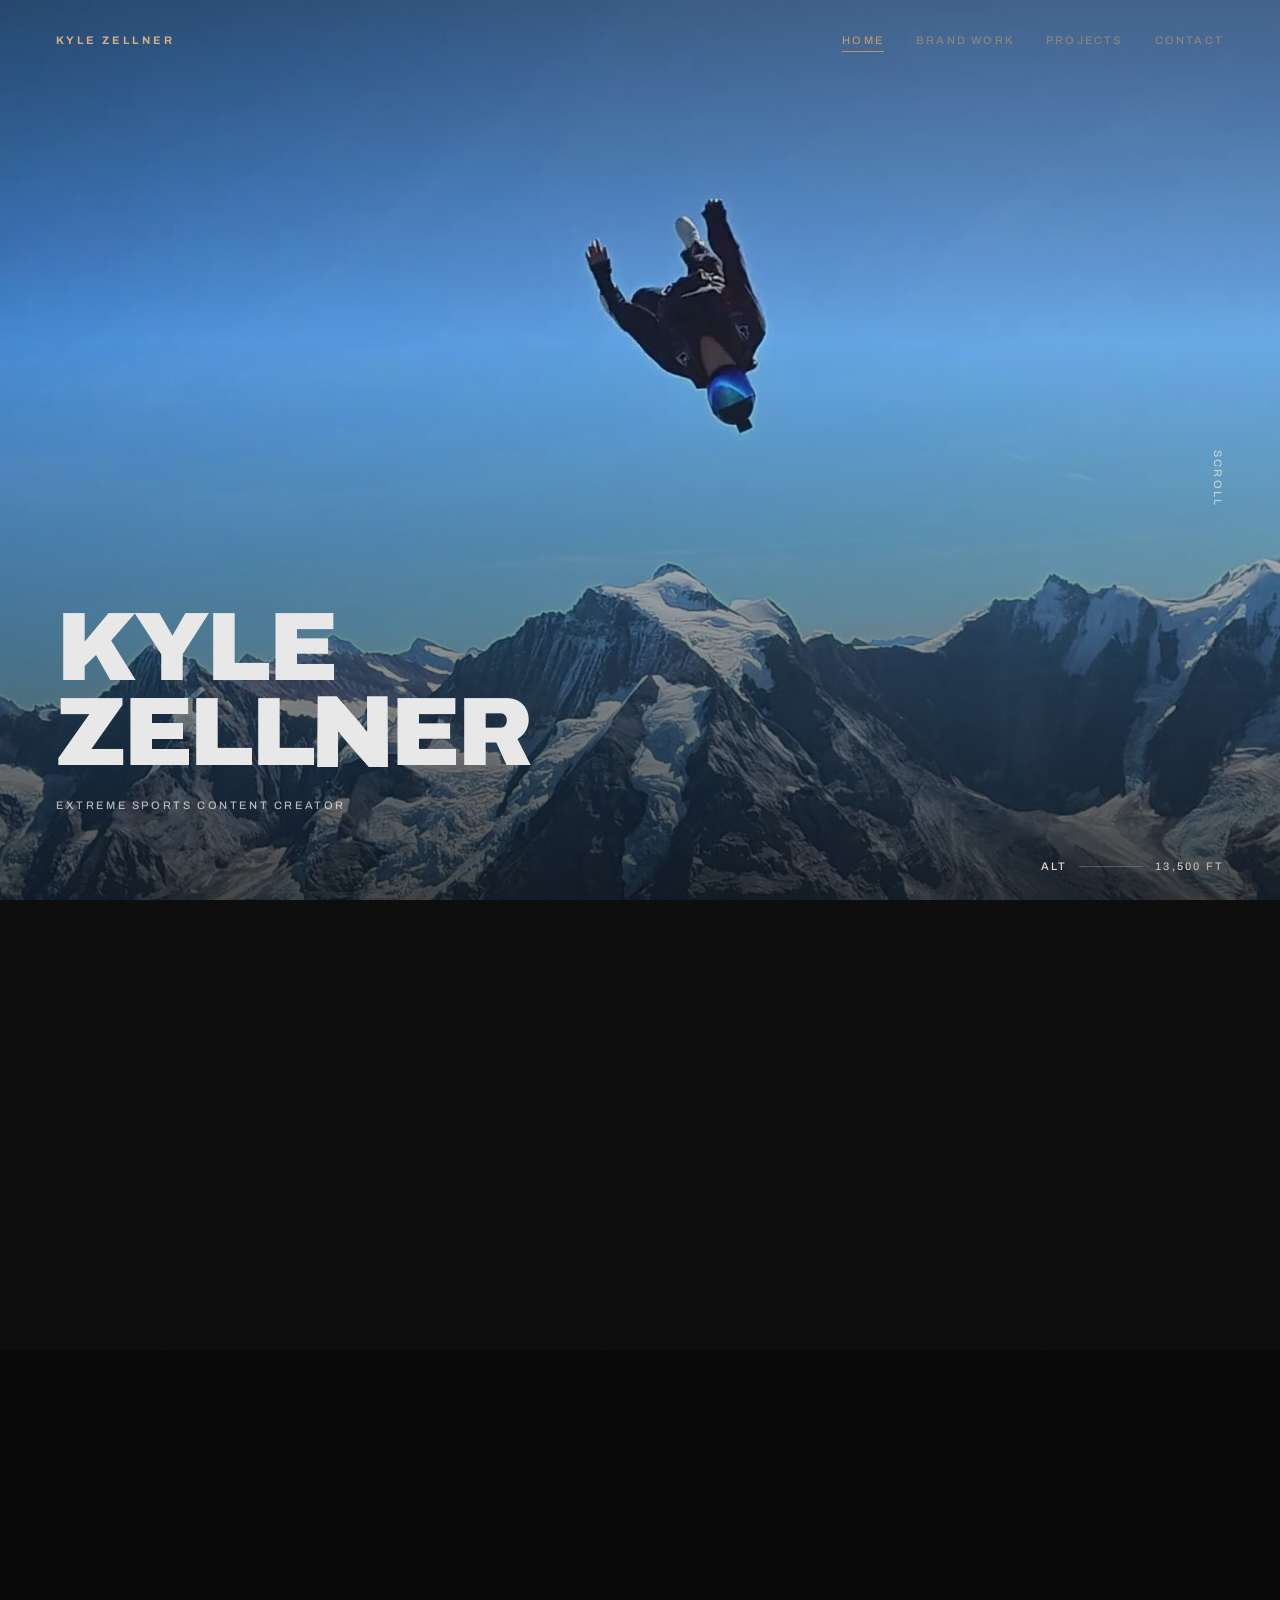
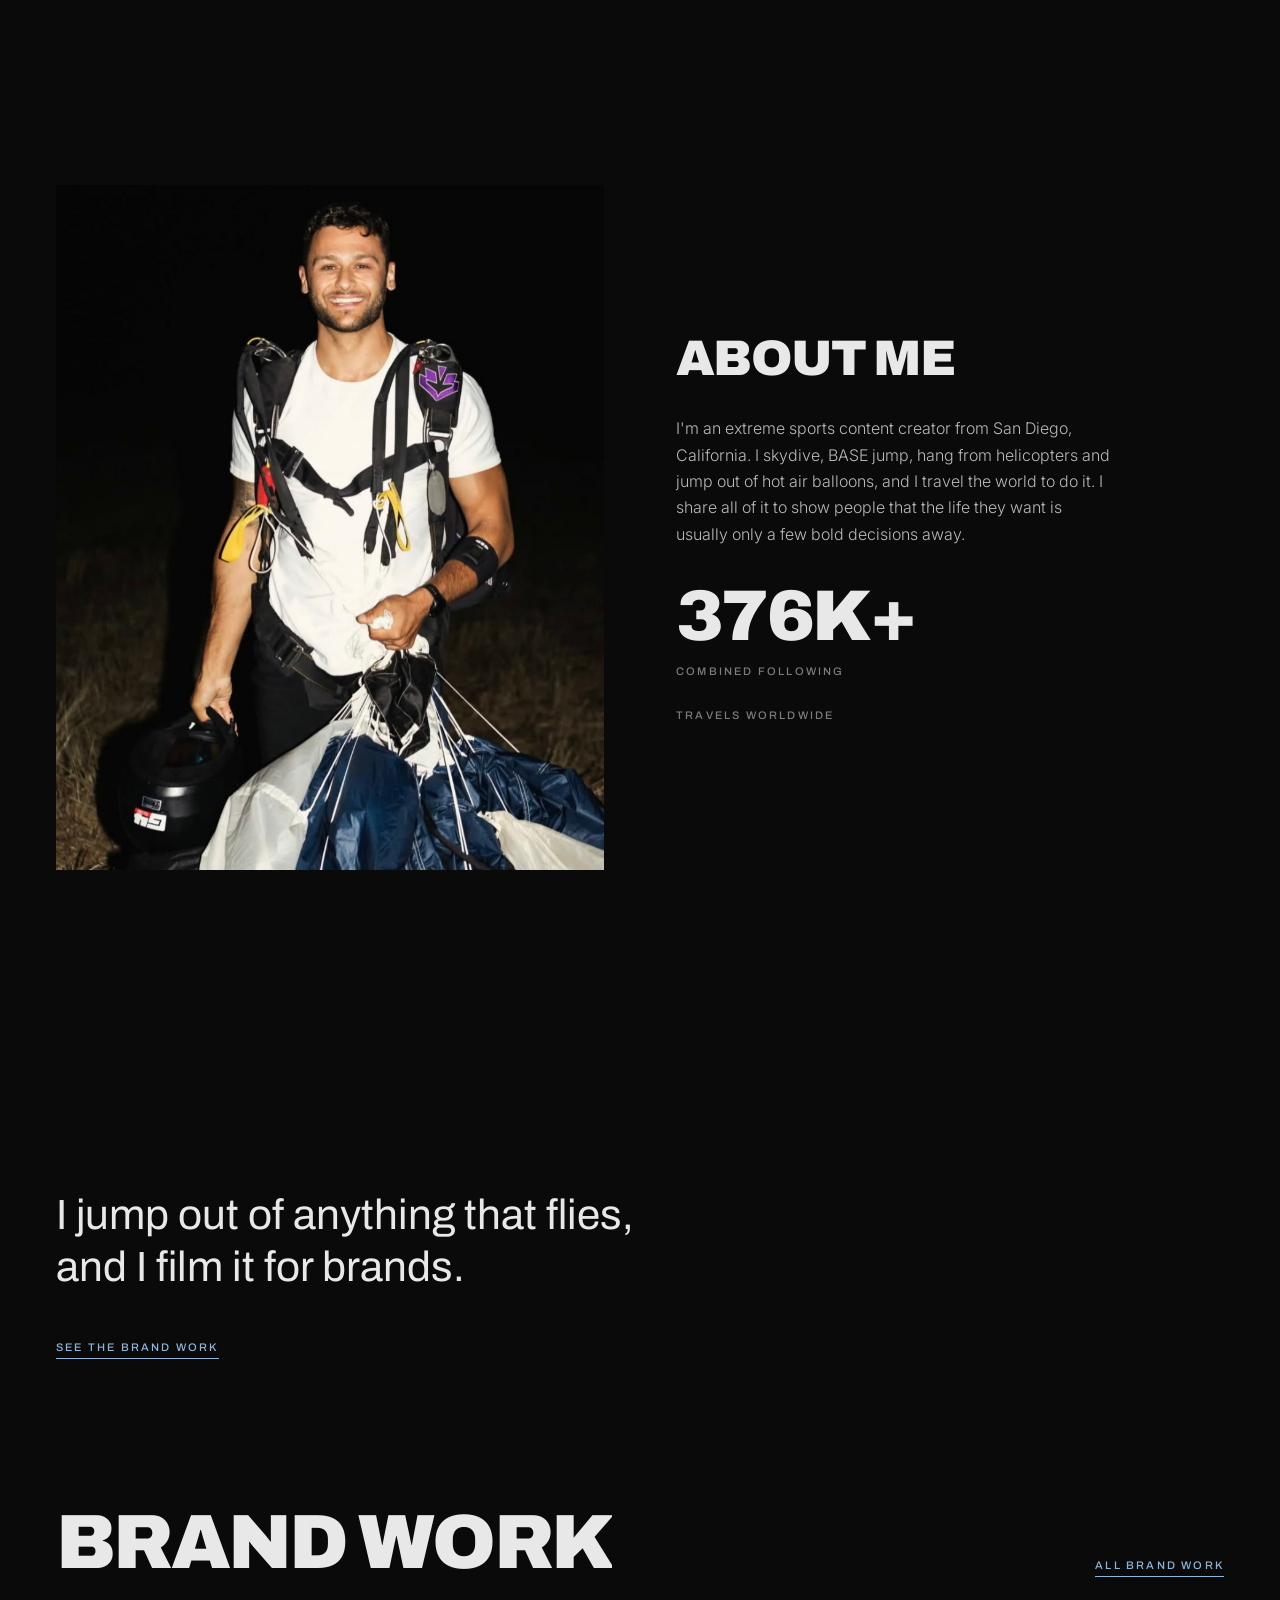
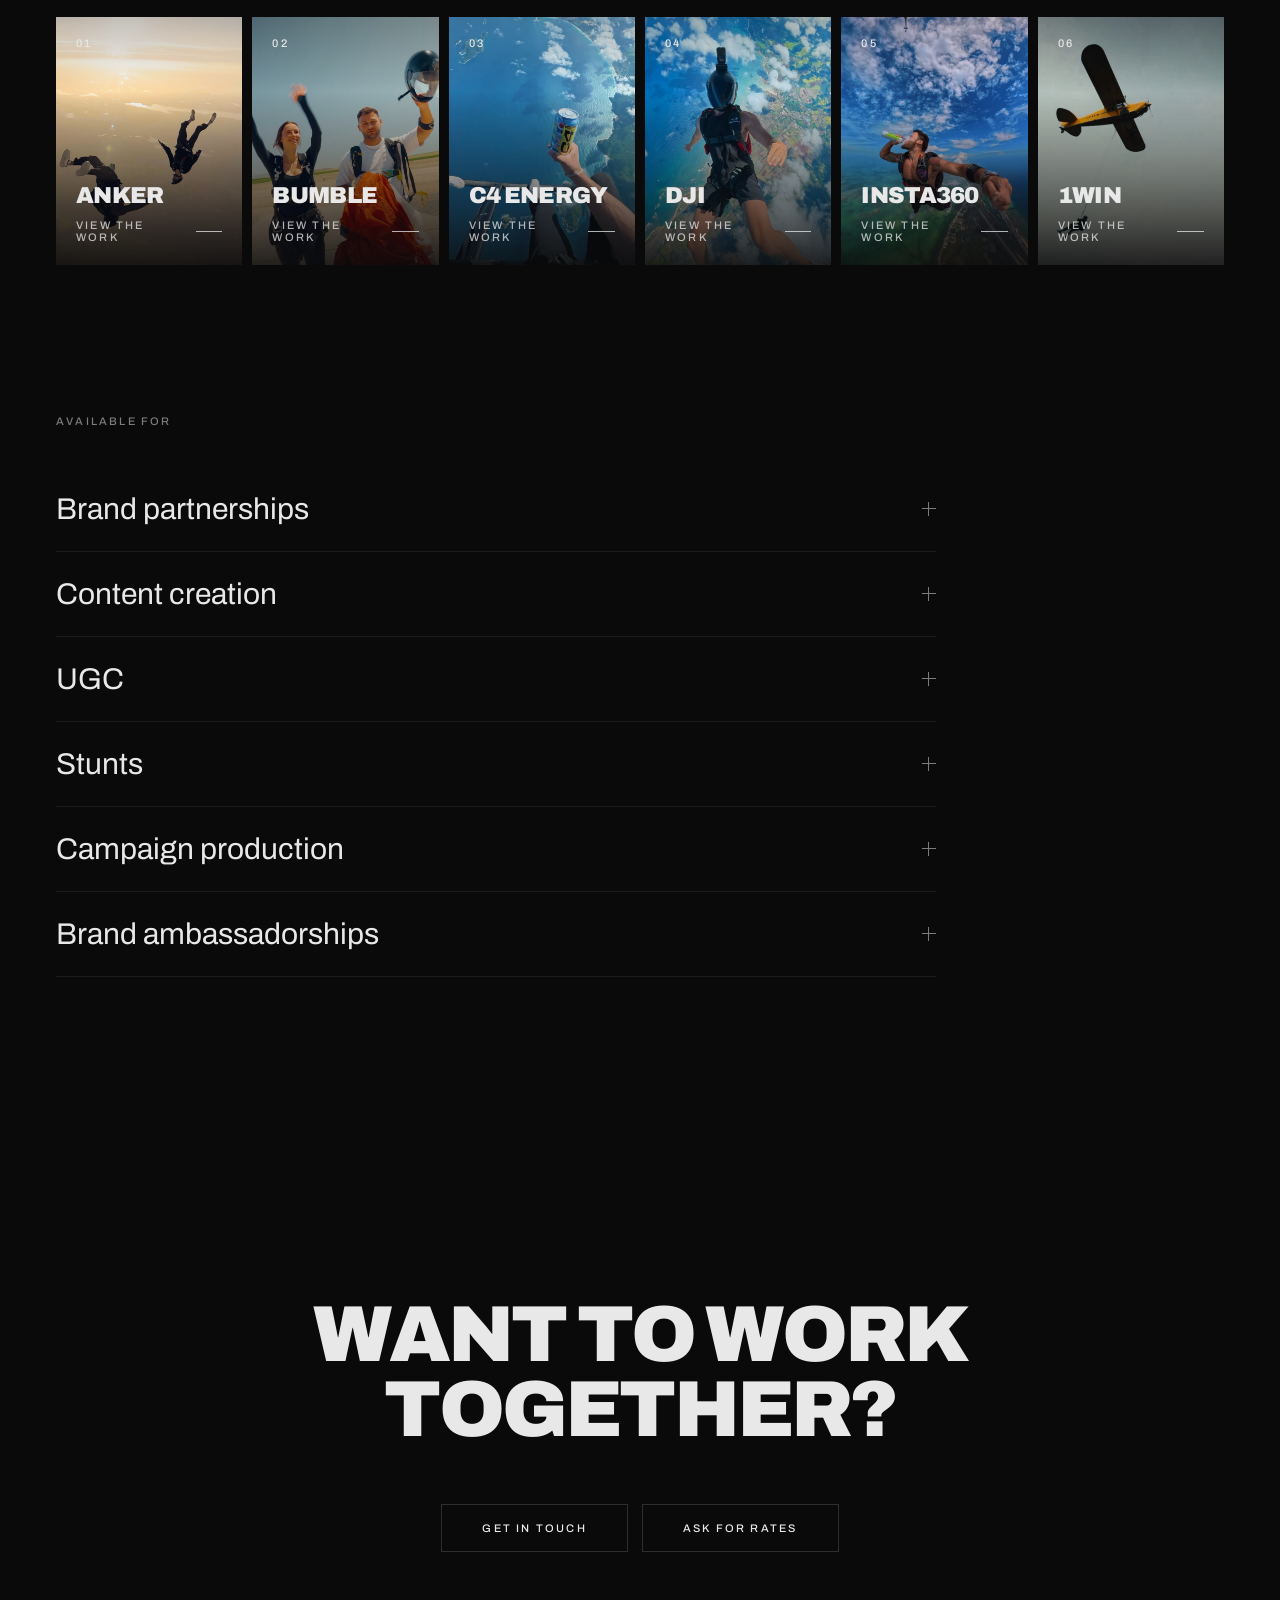
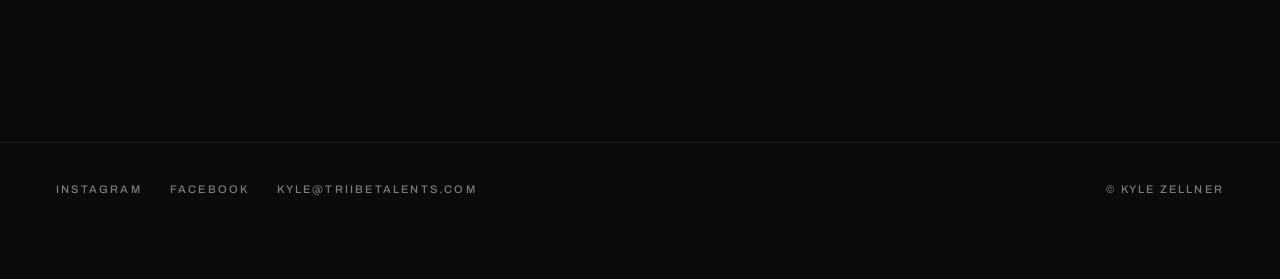
==== commit 31e8d9dd: "Skyhook: crew, safety and production Co-Authored-By: Claude Opus 5.5 <noreply@anthropic.com>" ====
--- a/index.html
+++ b/index.html
@@ -8,7 +8,7 @@
 <meta name="twitter:card" content="summary_large_image"><meta name="theme-color" content="#0A0A0B">
 <link rel="preconnect" href="https://fonts.googleapis.com"><link rel="preconnect" href="https://fonts.gstatic.com" crossorigin>
 <link rel="stylesheet" href="https://fonts.googleapis.com/css2?family=Archivo:wght@400;500;700;900&family=Inter:wght@300;400&display=swap">
-<link rel="stylesheet" href="assets/site.css?v=1795775446">
+<link rel="stylesheet" href="assets/site.css?v=1795775478">
 <script>document.documentElement.className='js';addEventListener('DOMContentLoaded',function(){requestAnimationFrame(function(){requestAnimationFrame(function(){document.documentElement.classList.add('ready')})})});</script>
 </head><body>
 <div class="curtain" aria-hidden="true"></div><div class="progress" aria-hidden="true"></div>
@@ -16,7 +16,7 @@
 <main>
 <section class="hero">
   <div class="hero-fade" aria-hidden="true">
-<div class="hs on"><video data-hero="media/hero-9" data-v="1795775446" muted playsinline preload="none"></video></div>
+<div class="hs on"><video data-hero="media/hero-9" data-v="1795775478" muted playsinline preload="none"></video></div>
   </div>
   <div class="hero-shade"></div>
   <div class="label cue">Scroll</div>
@@ -70,5 +70,5 @@
   <div class="ig label"><a href="https://www.instagram.com/kyle.zellner/" target="_blank" rel="noopener">Watch on Instagram</a></div>
 </div>
 <script src="assets/vendor/gsap.min.js"></script><script src="assets/vendor/ScrollTrigger.min.js"></script>
-<script src="assets/site.js?v=1795775446"></script>
+<script src="assets/site.js?v=1795775478"></script>
 </body></html>
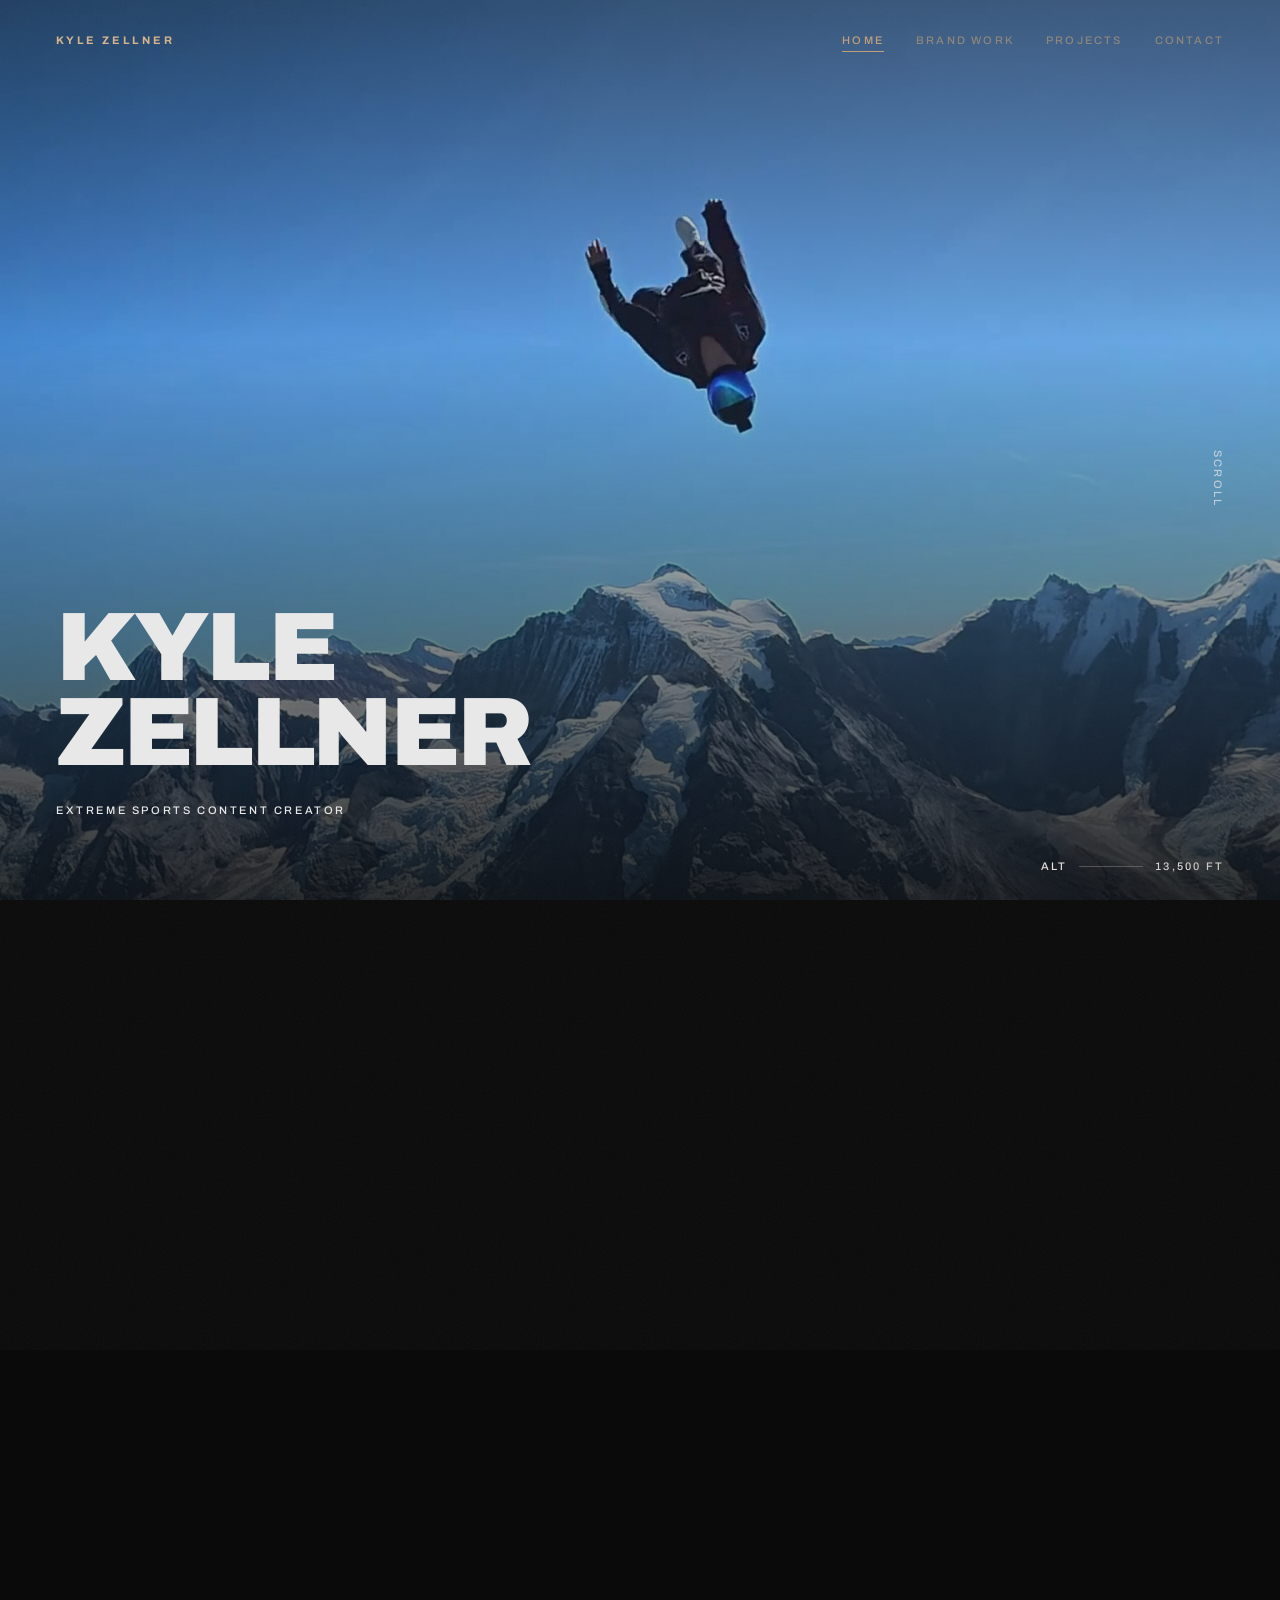
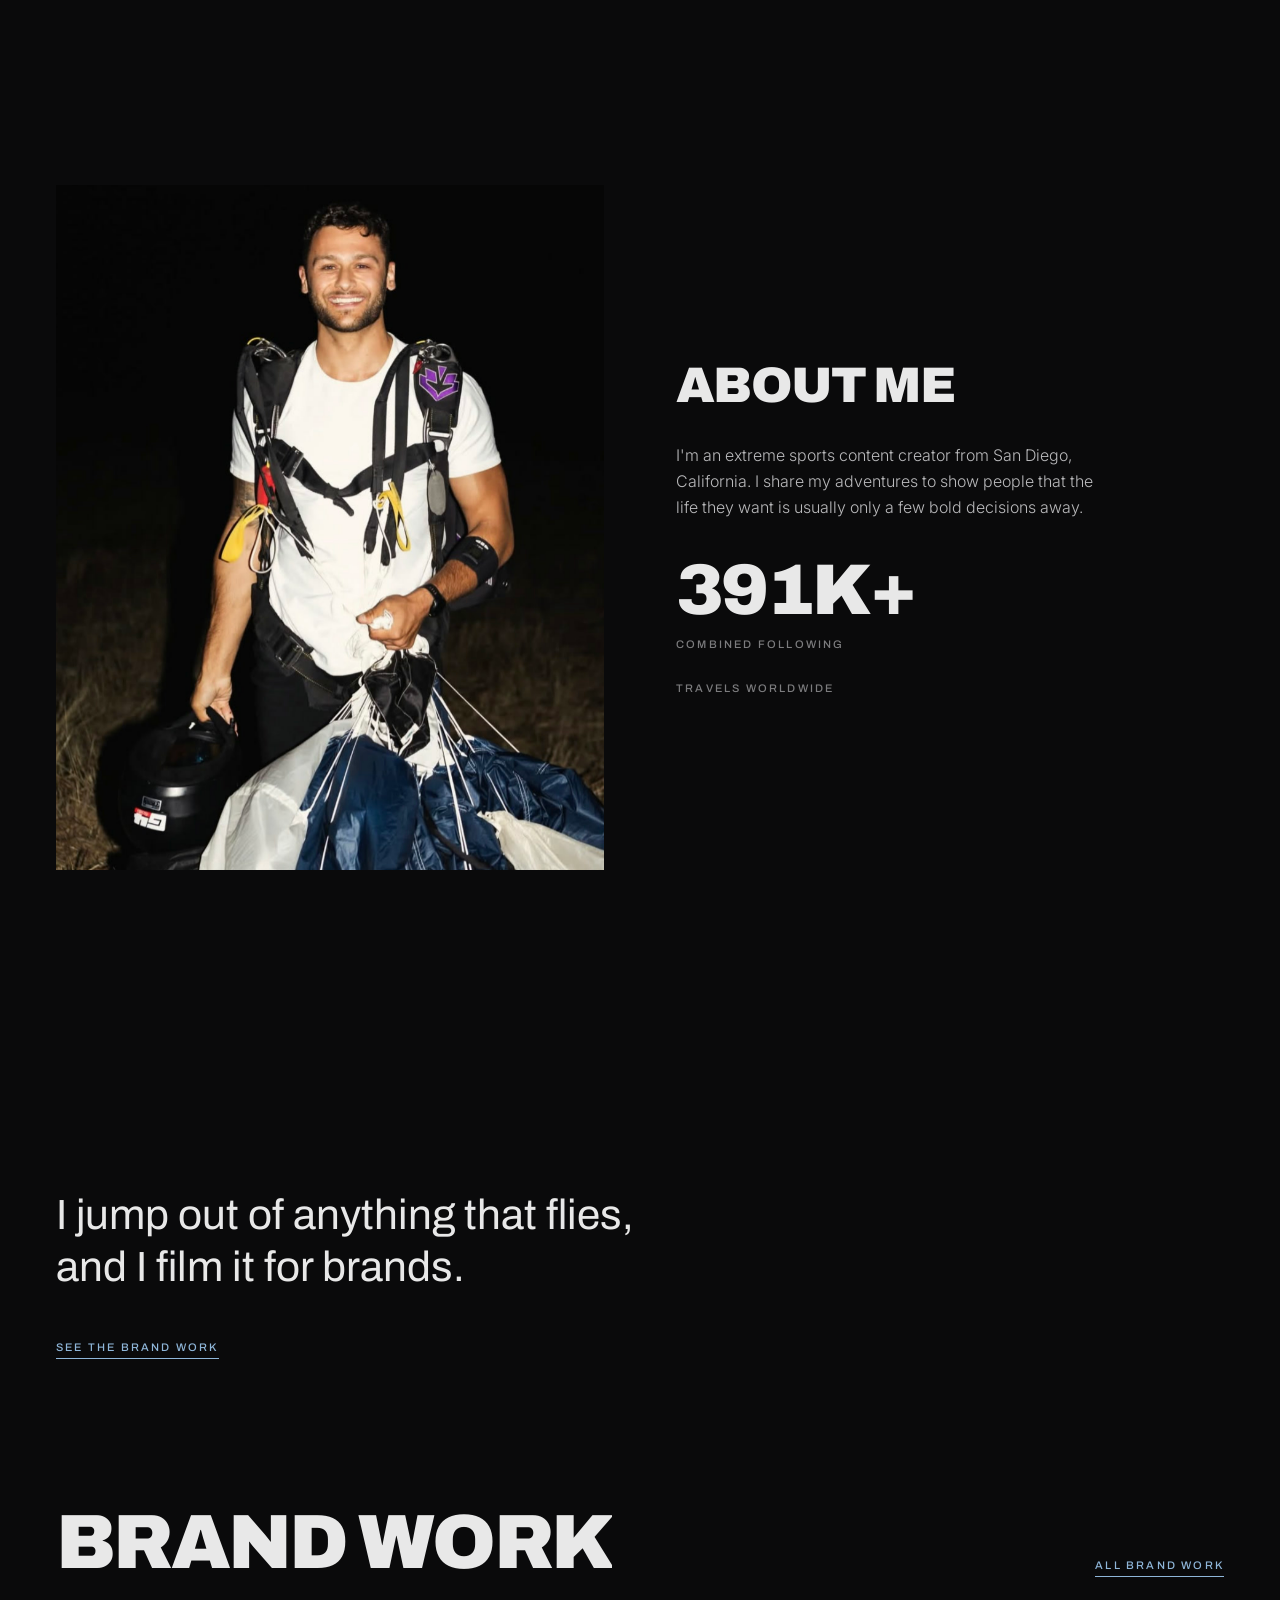
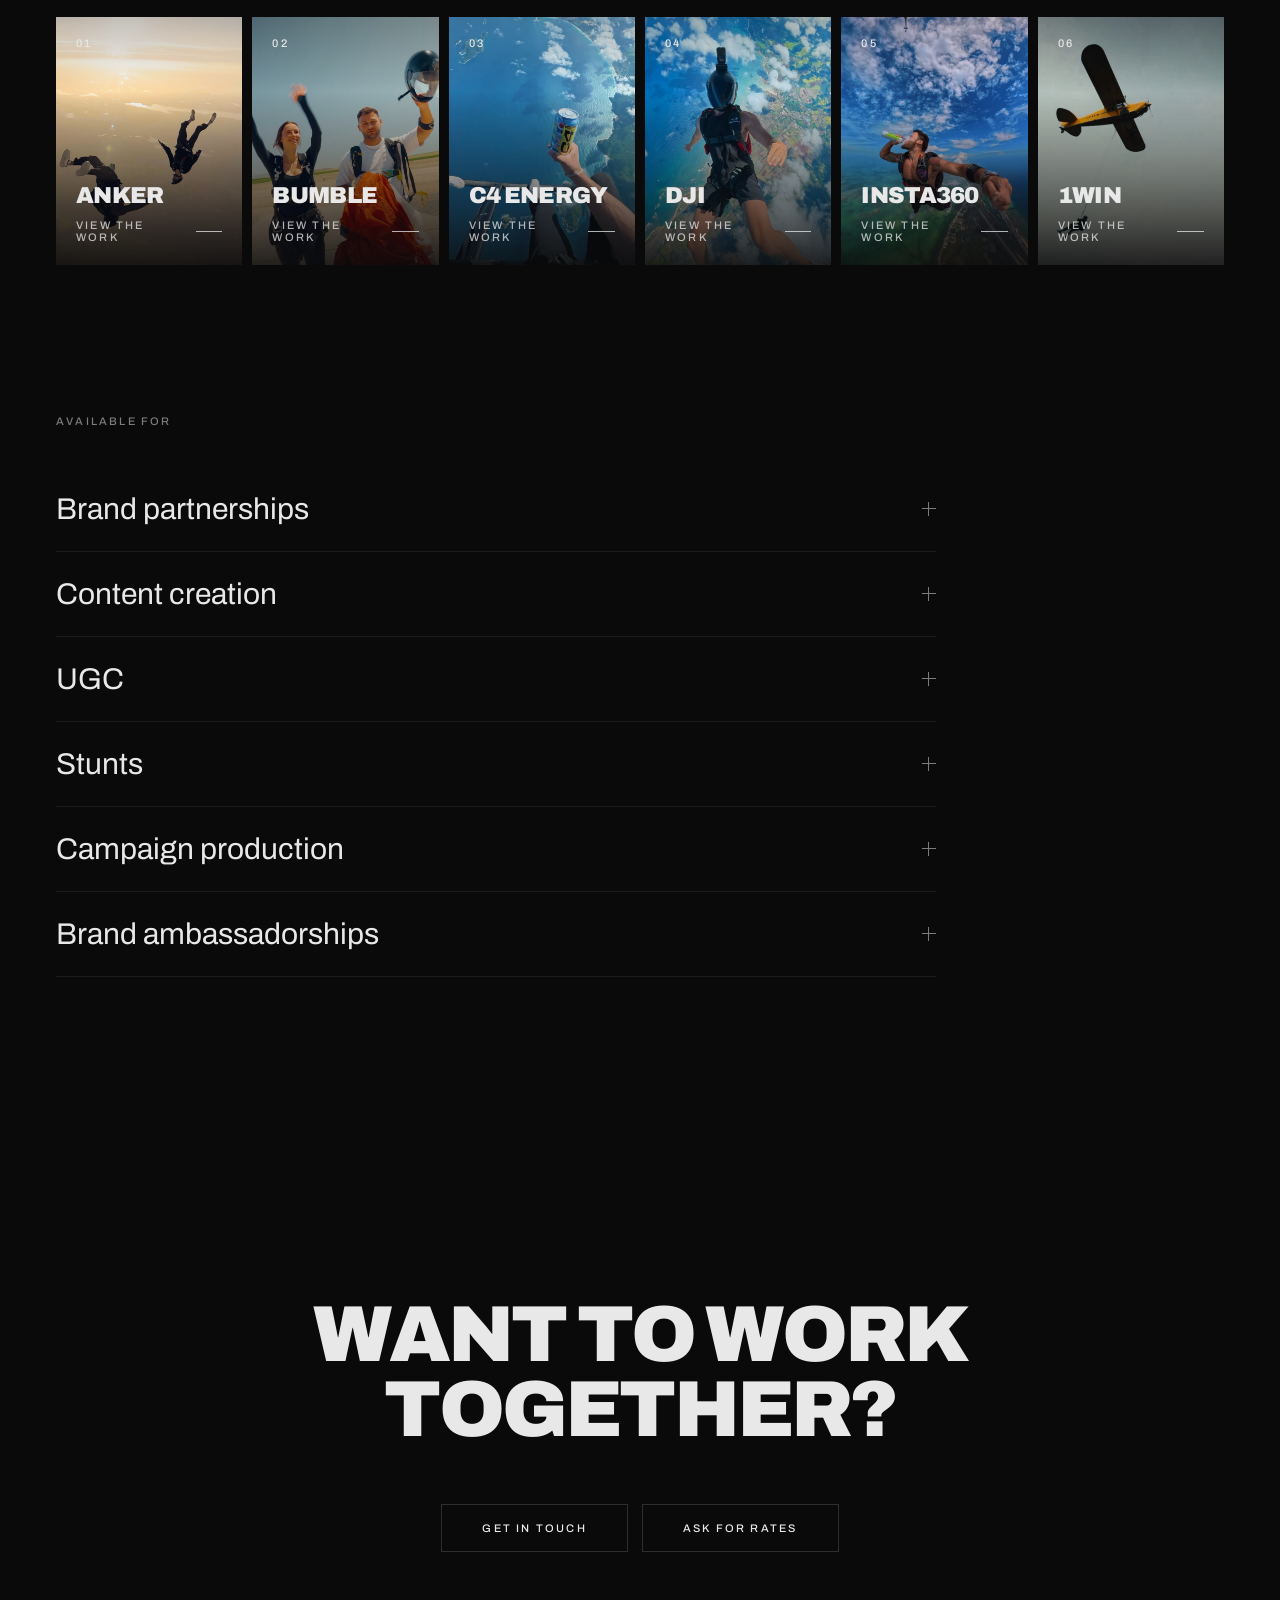
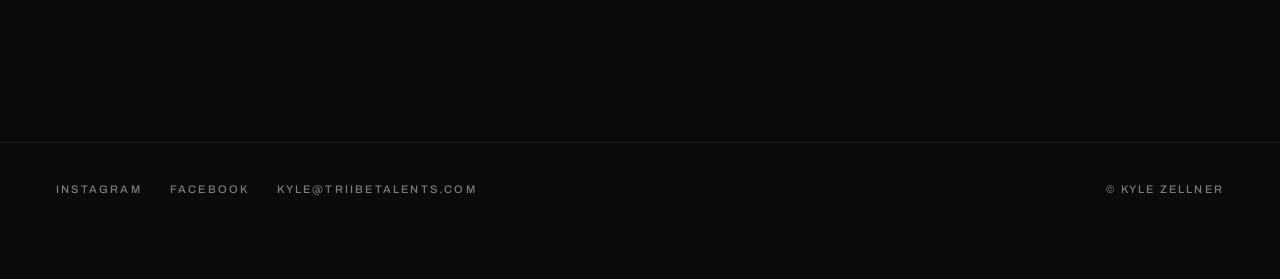
==== commit e8b7f0b6: "Bio: removed the sports/travel sentence Co-Authored-By: Claude Opus 5.5 <noreply@anthropic.com>" ====
--- a/index.html
+++ b/index.html
@@ -8,7 +8,7 @@
 <meta name="twitter:card" content="summary_large_image"><meta name="theme-color" content="#0A0A0B">
 <link rel="preconnect" href="https://fonts.googleapis.com"><link rel="preconnect" href="https://fonts.gstatic.com" crossorigin>
 <link rel="stylesheet" href="https://fonts.googleapis.com/css2?family=Archivo:wght@400;500;700;900&family=Inter:wght@300;400&display=swap">
-<link rel="stylesheet" href="assets/site.css?v=1795775478">
+<link rel="stylesheet" href="assets/site.css?v=1795776004">
 <script>document.documentElement.className='js';addEventListener('DOMContentLoaded',function(){requestAnimationFrame(function(){requestAnimationFrame(function(){document.documentElement.classList.add('ready')})})});</script>
 </head><body>
 <div class="curtain" aria-hidden="true"></div><div class="progress" aria-hidden="true"></div>
@@ -16,7 +16,7 @@
 <main>
 <section class="hero">
   <div class="hero-fade" aria-hidden="true">
-<div class="hs on"><video data-hero="media/hero-9" data-v="1795775478" muted playsinline preload="none"></video></div>
+<div class="hs on"><video data-hero="media/hero-9" data-v="1795776004" muted playsinline preload="none"></video></div>
   </div>
   <div class="hero-shade"></div>
   <div class="label cue">Scroll</div>
@@ -31,7 +31,7 @@
     <div class="pic r"><img src="media/portrait.jpg" alt="Kyle Zellner after a night jump" data-drift-y="-7" data-drift-scale="1.12" loading="lazy"></div>
     <div>
       <h2 class="display split">About me</h2>
-      <p class="r">I'm an extreme sports content creator from San Diego, California. I skydive, BASE jump, hang from helicopters and jump out of hot air balloons, and I travel the world to do it. I share all of it to show people that the life they want is usually only a few bold decisions away.</p>
+      <p class="r">I'm an extreme sports content creator from San Diego, California. I share my adventures to show people that the life they want is usually only a few bold decisions away.</p>
       <div class="about-fig r"><div class="n" data-count="400" data-dec="0" data-suffix="K+">400K+</div><div class="label">Combined following</div></div>
       <div class="label where r">Travels worldwide</div>
     </div>
@@ -70,5 +70,5 @@
   <div class="ig label"><a href="https://www.instagram.com/kyle.zellner/" target="_blank" rel="noopener">Watch on Instagram</a></div>
 </div>
 <script src="assets/vendor/gsap.min.js"></script><script src="assets/vendor/ScrollTrigger.min.js"></script>
-<script src="assets/site.js?v=1795775478"></script>
+<script src="assets/site.js?v=1795776004"></script>
 </body></html>
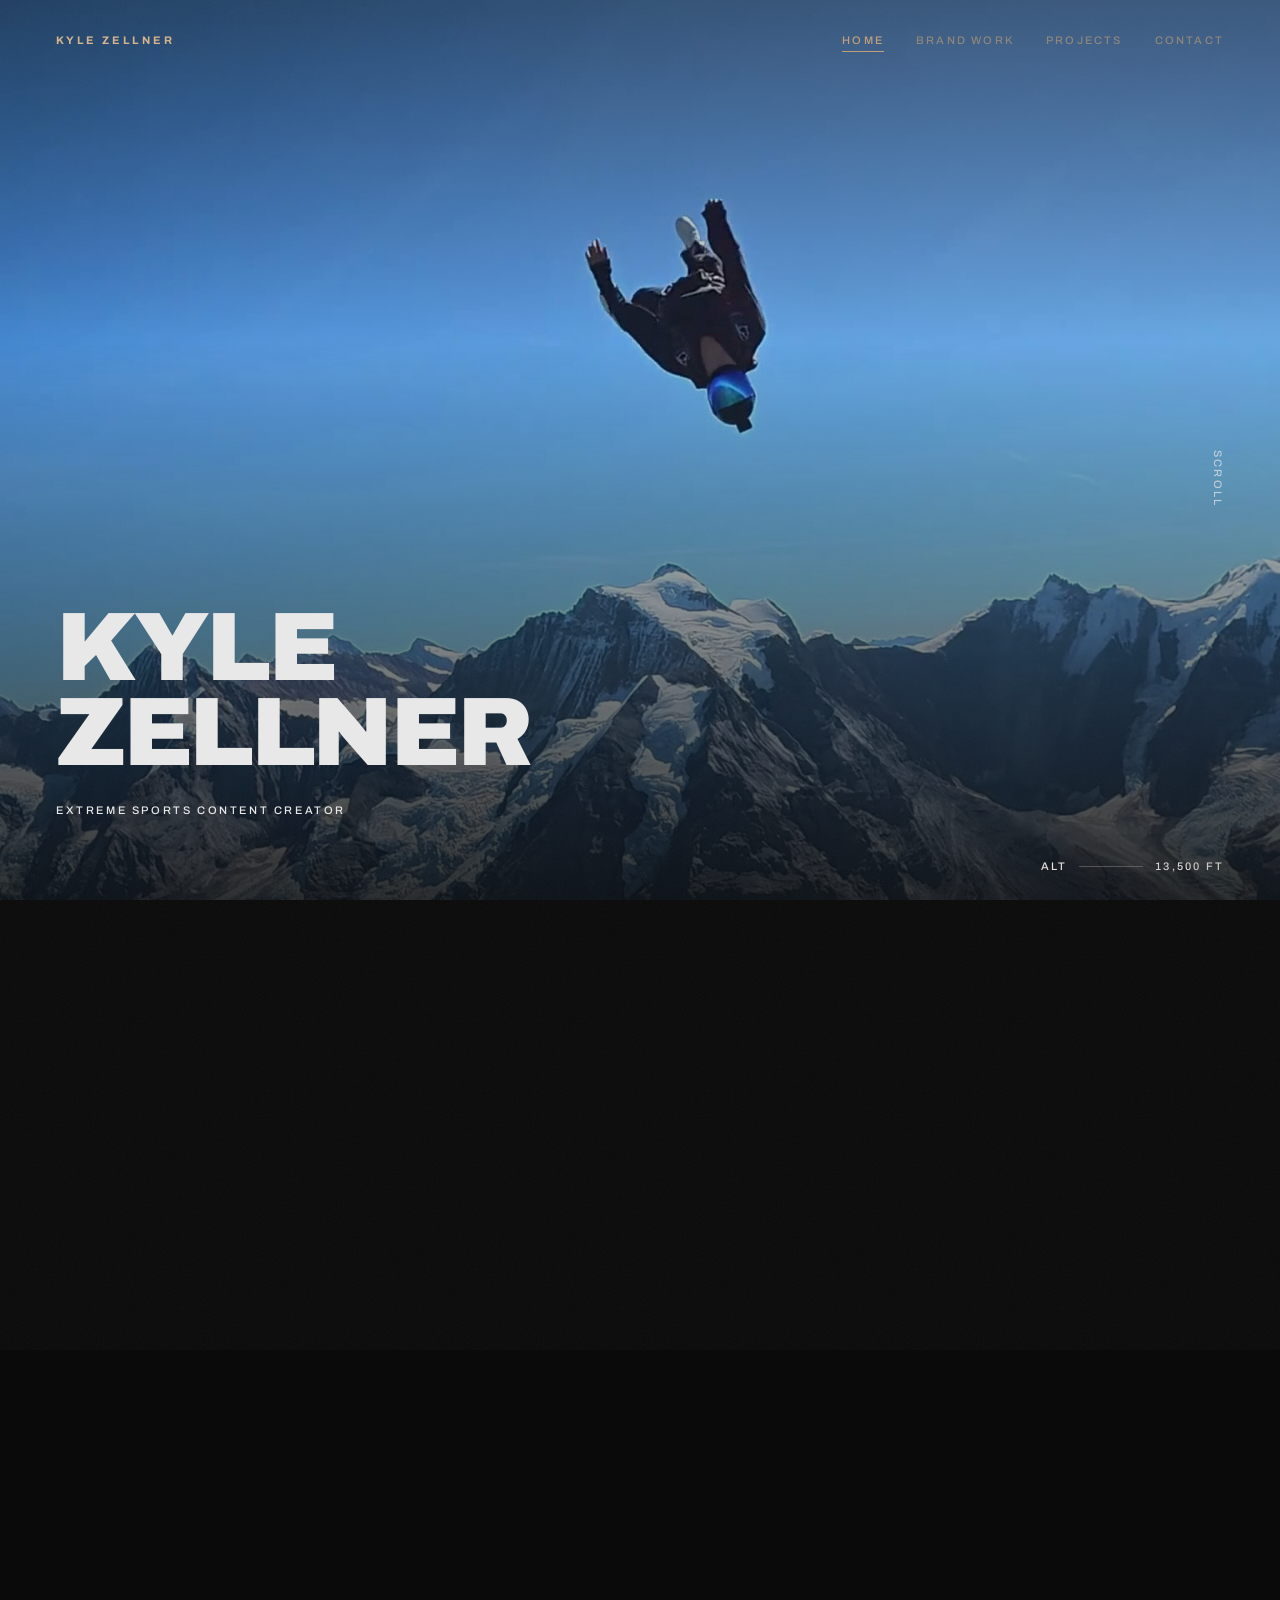
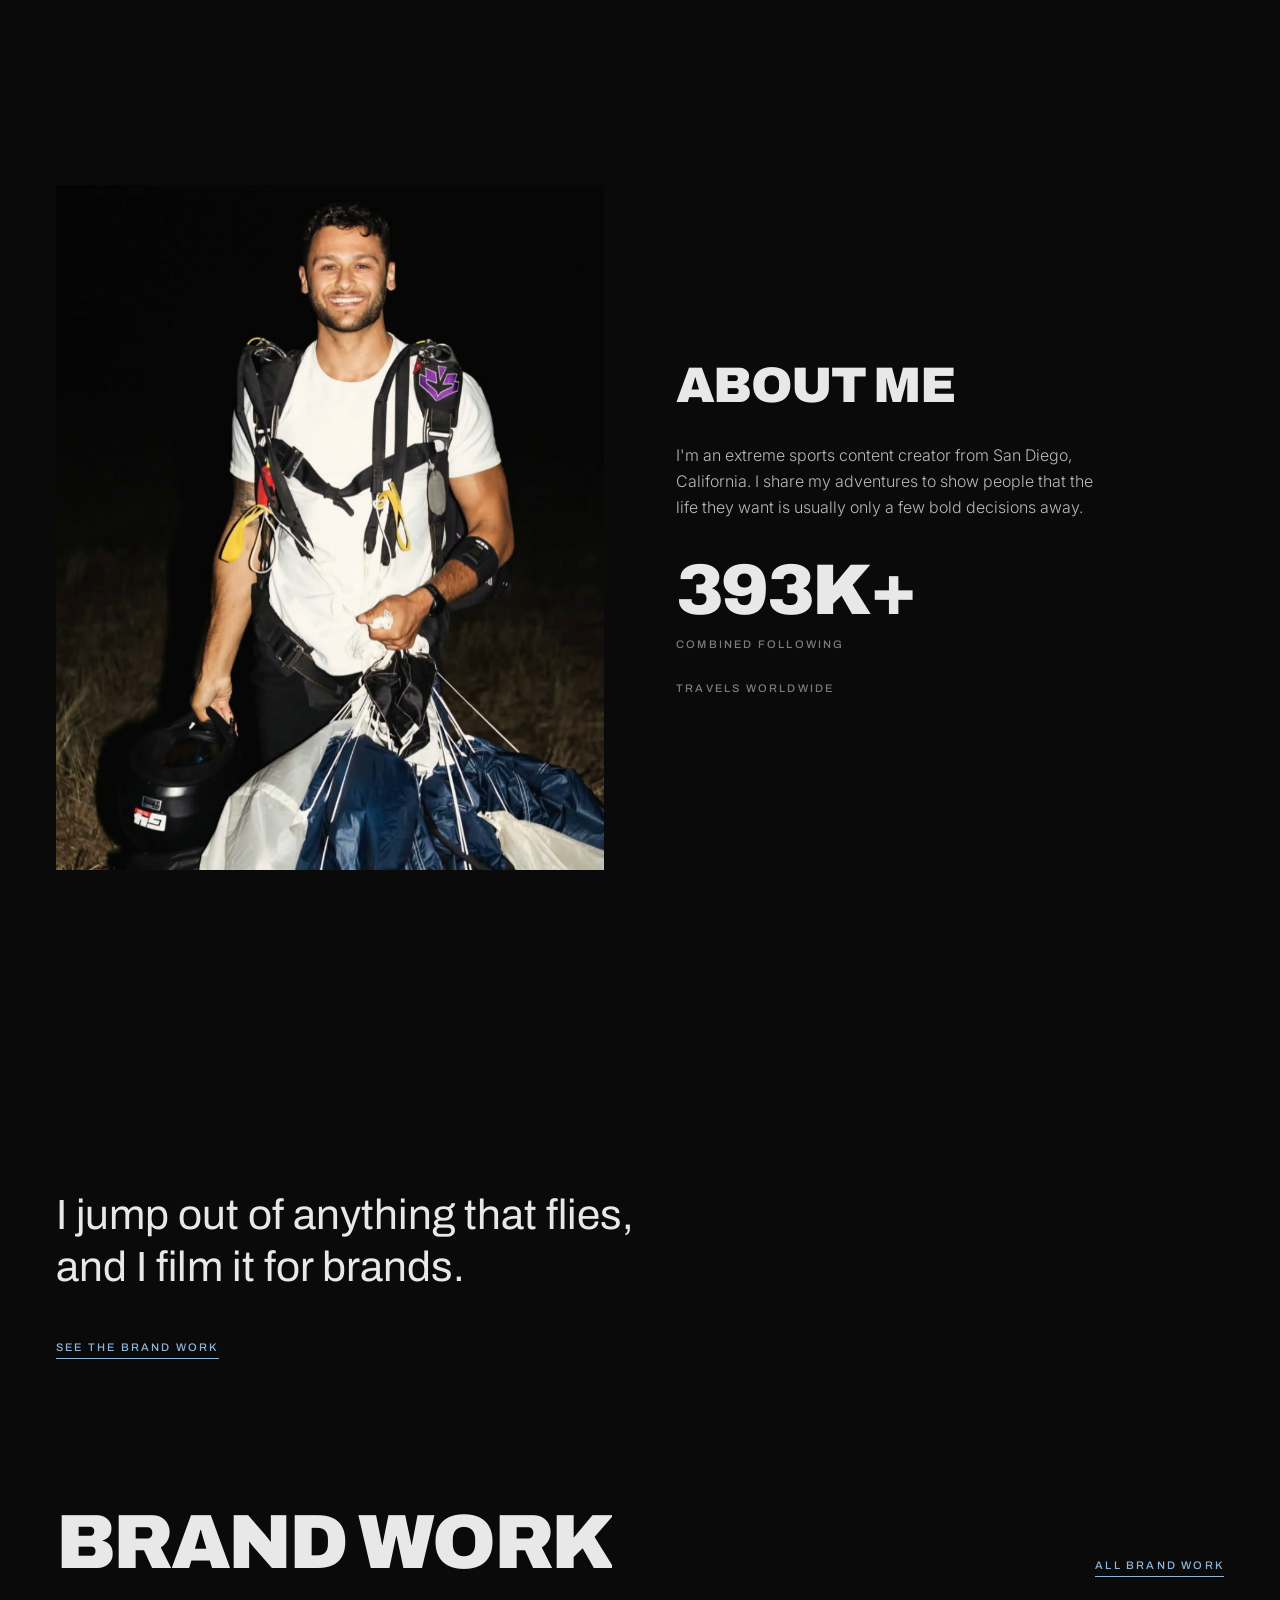
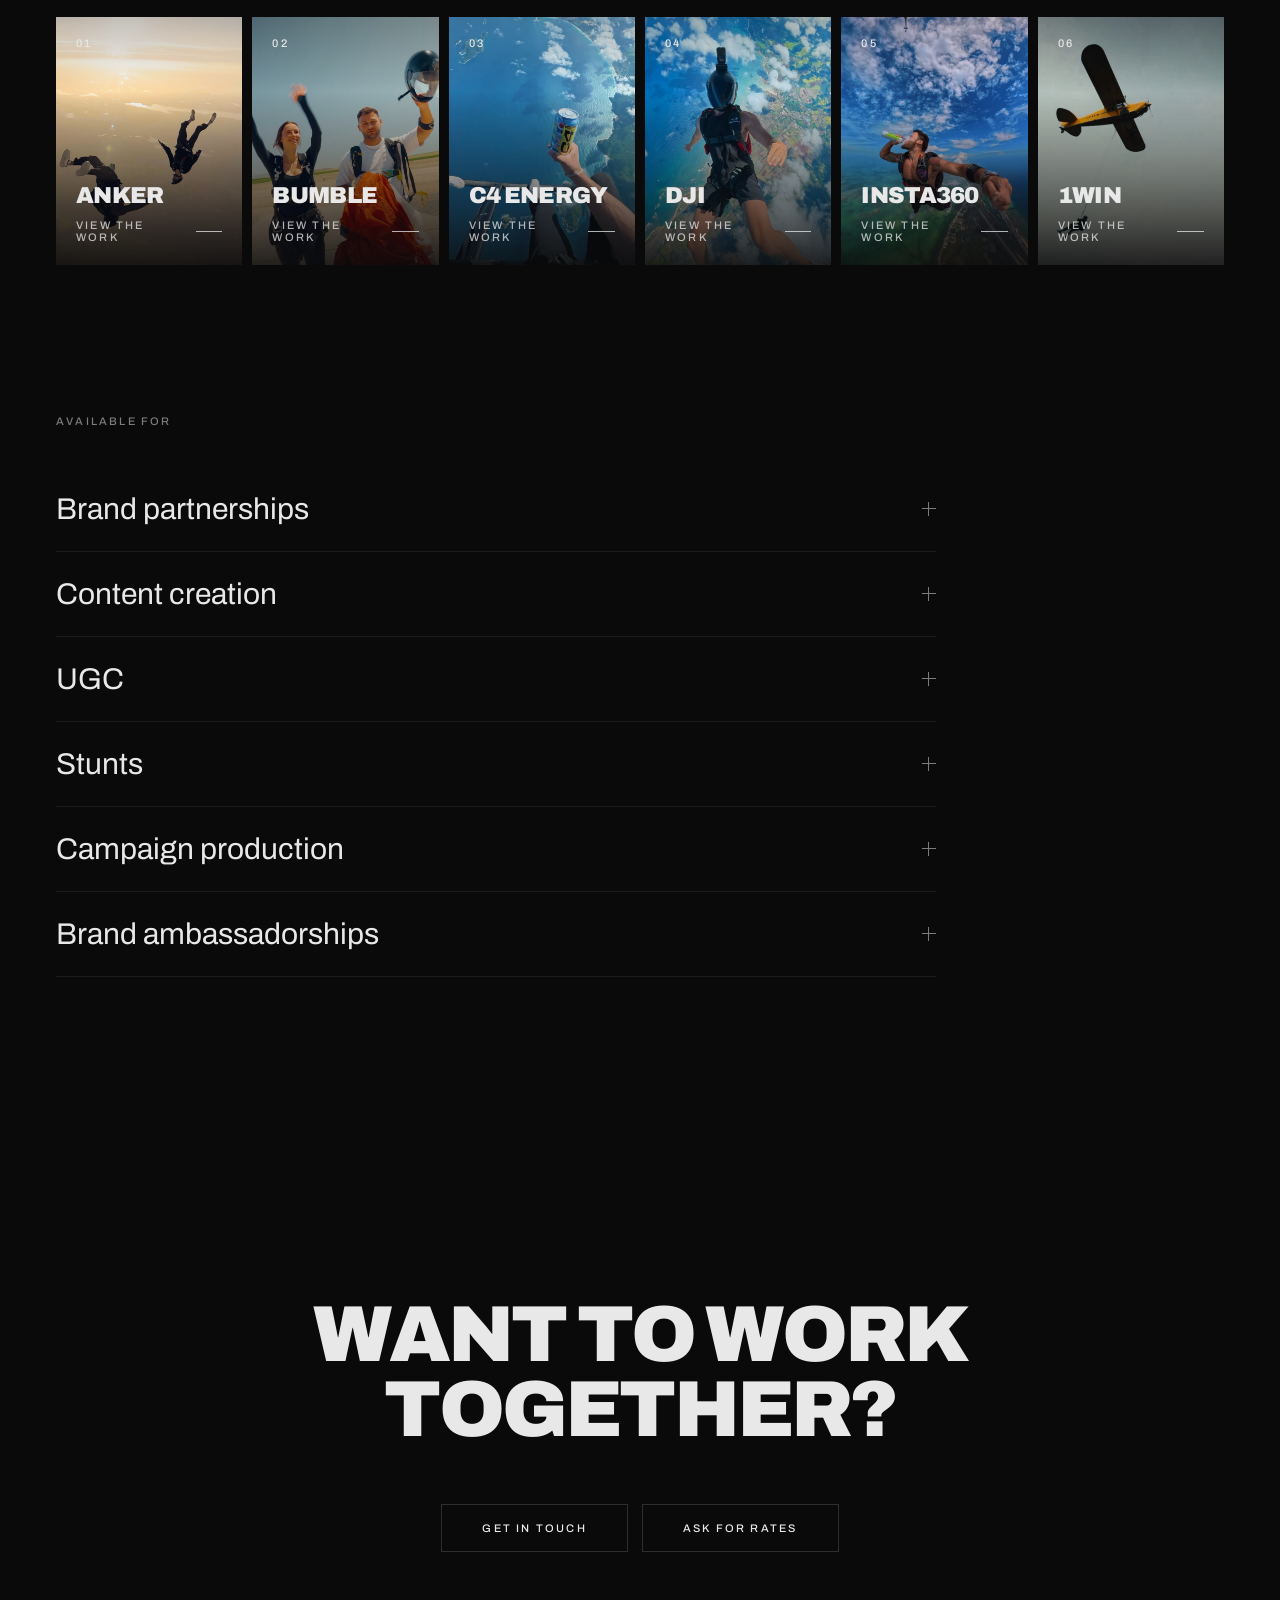
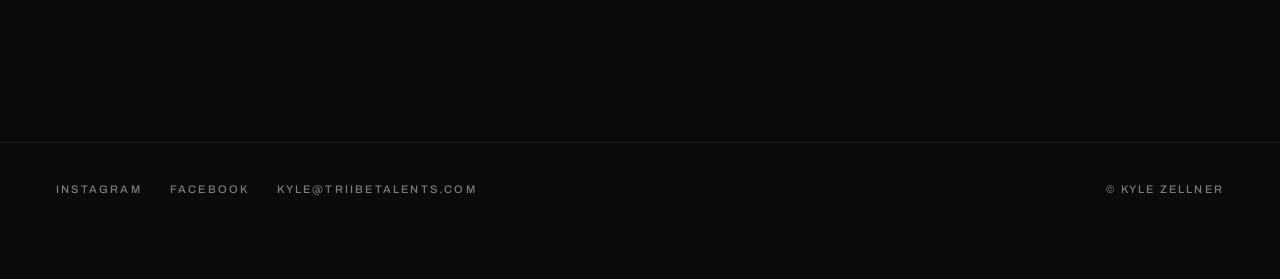
==== commit 176ad9ff: "Header: Sweden group shot 3.5 s Co-Authored-By: Claude Opus 5.5 <noreply@anthropic.com>" ====
--- a/index.html
+++ b/index.html
@@ -8,7 +8,7 @@
 <meta name="twitter:card" content="summary_large_image"><meta name="theme-color" content="#0A0A0B">
 <link rel="preconnect" href="https://fonts.googleapis.com"><link rel="preconnect" href="https://fonts.gstatic.com" crossorigin>
 <link rel="stylesheet" href="https://fonts.googleapis.com/css2?family=Archivo:wght@400;500;700;900&family=Inter:wght@300;400&display=swap">
-<link rel="stylesheet" href="assets/site.css?v=1795776004">
+<link rel="stylesheet" href="assets/site.css?v=1795777954">
 <script>document.documentElement.className='js';addEventListener('DOMContentLoaded',function(){requestAnimationFrame(function(){requestAnimationFrame(function(){document.documentElement.classList.add('ready')})})});</script>
 </head><body>
 <div class="curtain" aria-hidden="true"></div><div class="progress" aria-hidden="true"></div>
@@ -16,7 +16,7 @@
 <main>
 <section class="hero">
   <div class="hero-fade" aria-hidden="true">
-<div class="hs on"><video data-hero="media/hero-9" data-v="1795776004" muted playsinline preload="none"></video></div>
+<div class="hs on"><video data-hero="media/hero-9" data-v="1795777954" muted playsinline preload="none"></video></div>
   </div>
   <div class="hero-shade"></div>
   <div class="label cue">Scroll</div>
@@ -70,5 +70,5 @@
   <div class="ig label"><a href="https://www.instagram.com/kyle.zellner/" target="_blank" rel="noopener">Watch on Instagram</a></div>
 </div>
 <script src="assets/vendor/gsap.min.js"></script><script src="assets/vendor/ScrollTrigger.min.js"></script>
-<script src="assets/site.js?v=1795776004"></script>
+<script src="assets/site.js?v=1795777954"></script>
 </body></html>
